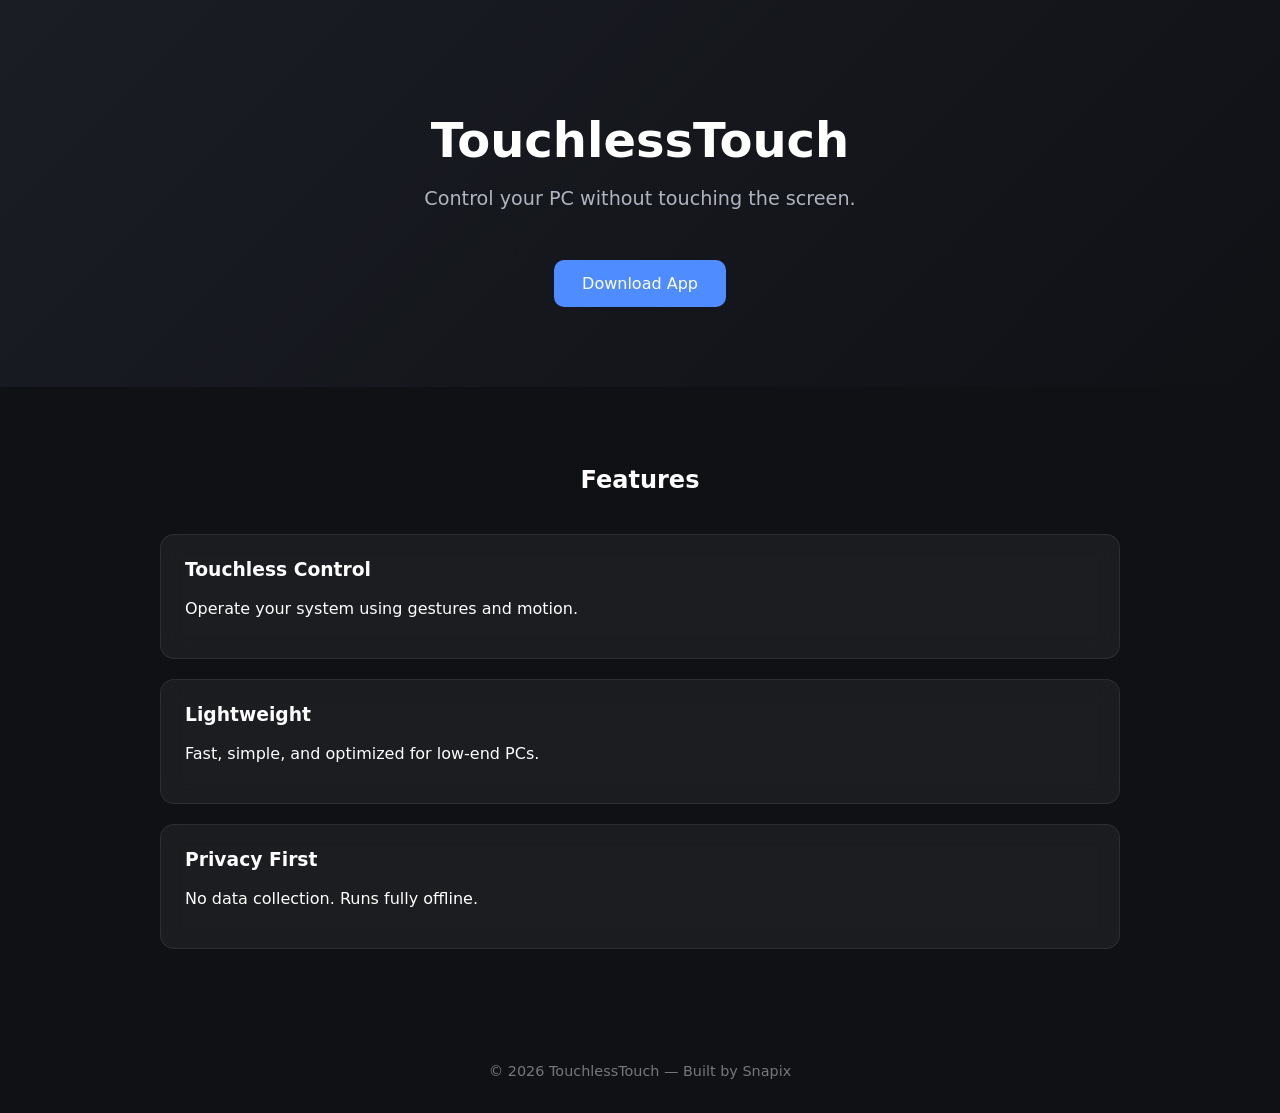
==== index.html @ 20463a87 "init: static TouchlessTouch website" ====
<!DOCTYPE html>
<html lang="en">
<head>
  <meta charset="UTF-8" />
  <meta name="viewport" content="width=device-width, initial-scale=1.0" />
  <title>TouchlessTouch</title>

  <link rel="stylesheet" href="style.css" />
</head>
<body>

  <header class="hero">
    <h1>TouchlessTouch</h1>
    <p>Control your PC without touching the screen.</p>
    <button id="downloadBtn">Download App</button>
  </header>

  <section class="features">
    <h2>Features</h2>

    <div class="feature-card">
      <h3>Touchless Control</h3>
      <p>Operate your system using gestures and motion.</p>
    </div>

    <div class="feature-card">
      <h3>Lightweight</h3>
      <p>Fast, simple, and optimized for low-end PCs.</p>
    </div>

    <div class="feature-card">
      <h3>Privacy First</h3>
      <p>No data collection. Runs fully offline.</p>
    </div>
  </section>

  <footer>
    <p>© 2026 TouchlessTouch — Built by Snapix</p>
  </footer>

  <script src="script.js"></script>
</body>
</html>
---- style.css ----
* {
  box-sizing: border-box;
  font-family: "Segoe UI", system-ui, sans-serif;
}

body {
  margin: 0;
  background: #0f1115;
  color: #ffffff;
}

/* HERO */
.hero {
  padding: 80px 20px;
  text-align: center;
  background: linear-gradient(135deg, #1a1d24, #0f1115);
}

.hero h1 {
  font-size: 3rem;
  margin-bottom: 10px;
}

.hero p {
  color: #b0b3c0;
  font-size: 1.2rem;
}

.hero button {
  margin-top: 30px;
  padding: 14px 28px;
  font-size: 1rem;
  border-radius: 10px;
  border: none;
  cursor: pointer;
  background: #4f8cff;
  color: white;
  transition: 0.2s ease;
}

.hero button:hover {
  background: #3a73e0;
}

/* FEATURES */
.features {
  padding: 60px 20px;
  max-width: 1000px;
  margin: auto;
}

.features h2 {
  text-align: center;
  margin-bottom: 40px;
}

.feature-card {
  background: rgba(255, 255, 255, 0.05);
  border-radius: 14px;
  padding: 24px;
  margin-bottom: 20px;
  backdrop-filter: blur(12px);
  border: 1px solid rgba(255,255,255,0.08);
}

.feature-card h3 {
  margin-top: 0;
}

/* FOOTER */
footer {
  text-align: center;
  padding: 20px;
  color: #777;
  font-size: 0.9rem;
}
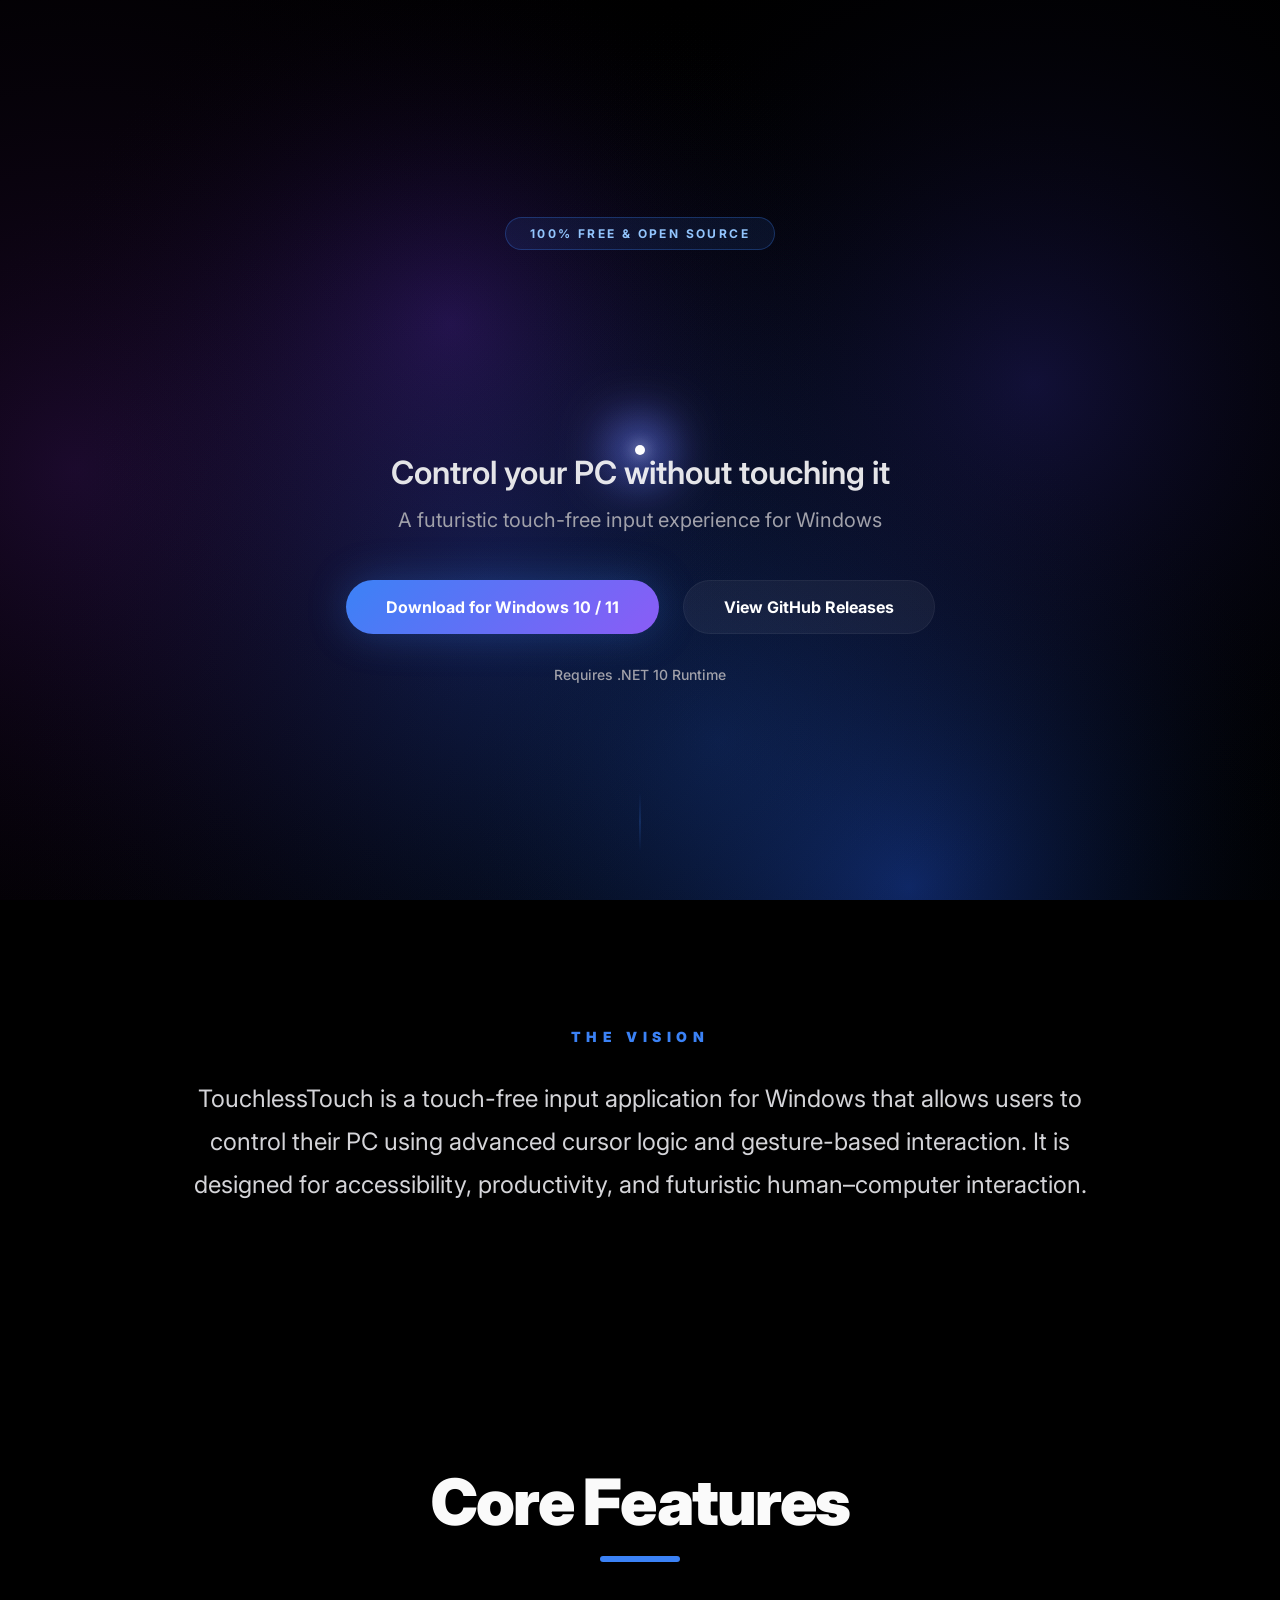
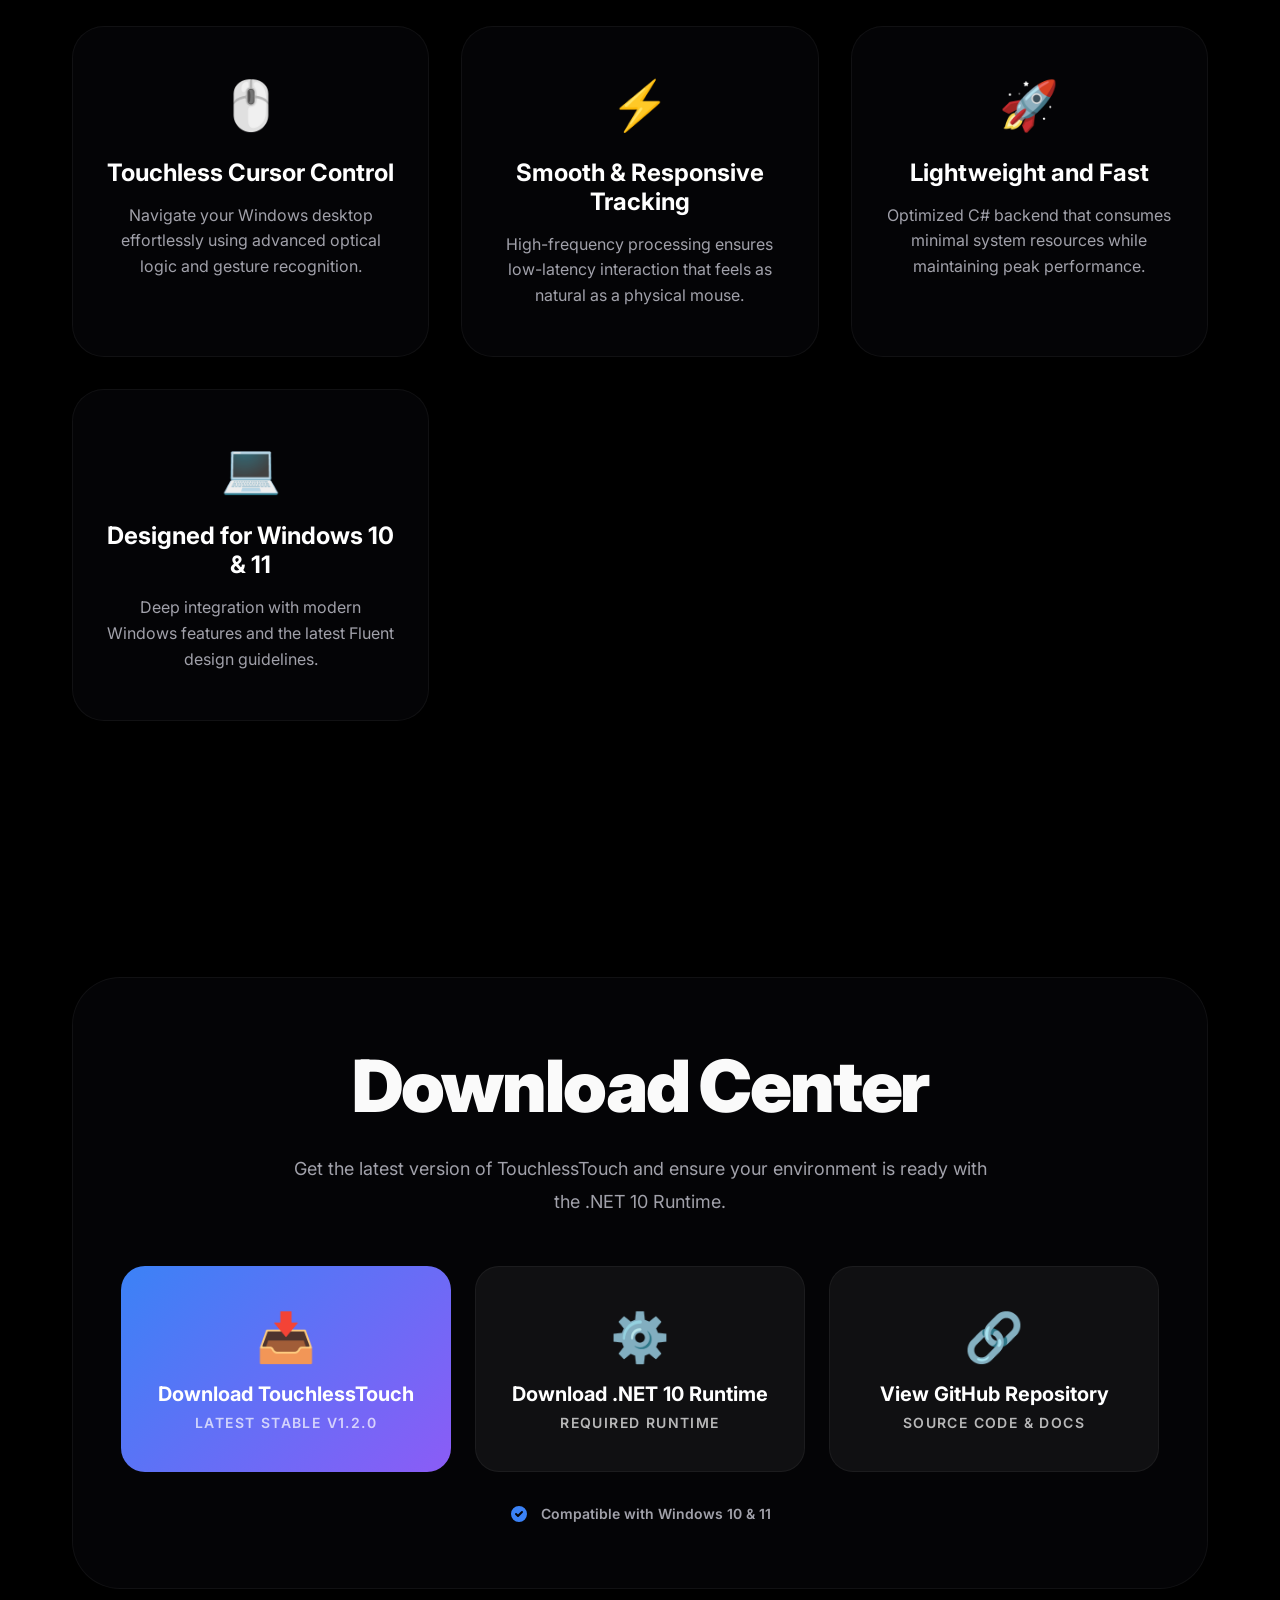
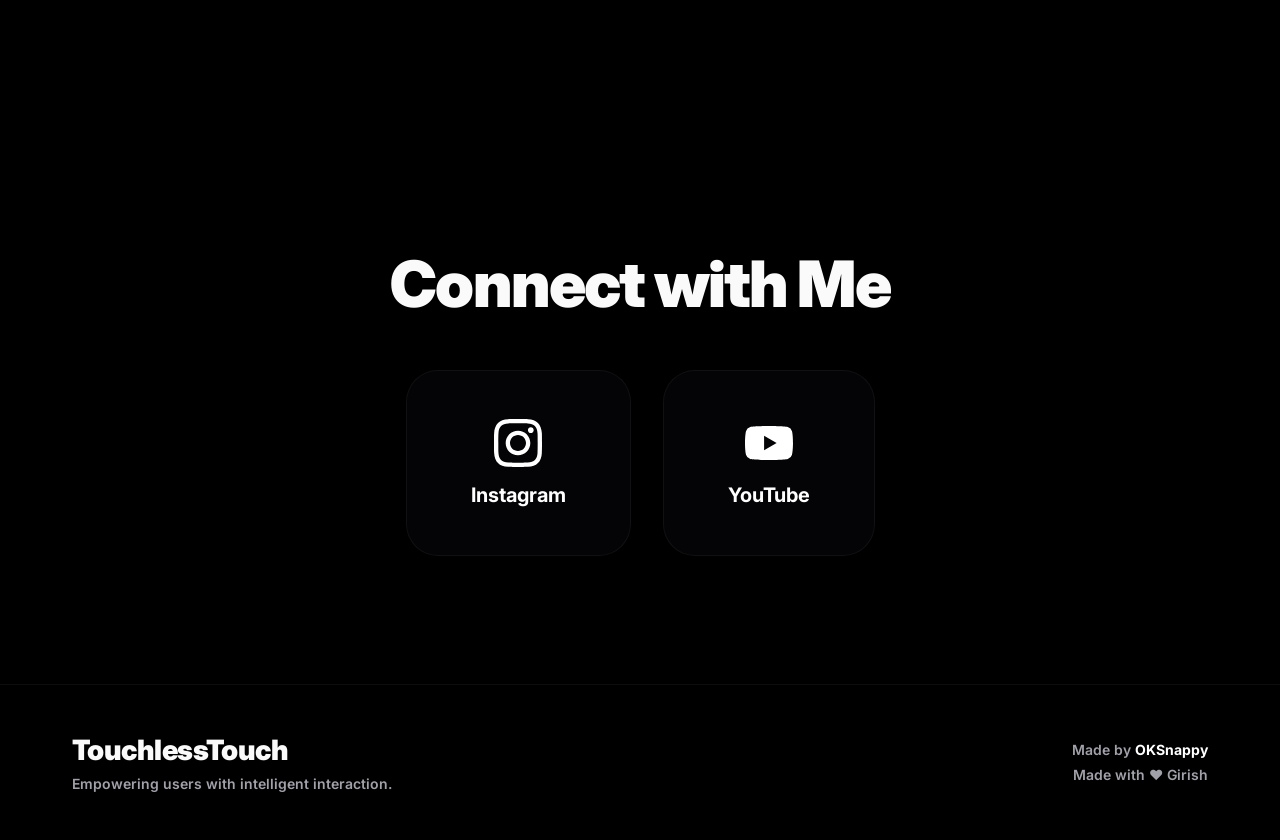
==== commit bcd334d8: "init: static TouchlessTouch website" ====
--- a/index.html
+++ b/index.html
@@ -1,43 +1,180 @@
 <!DOCTYPE html>
 <html lang="en">
 <head>
-  <meta charset="UTF-8" />
-  <meta name="viewport" content="width=device-width, initial-scale=1.0" />
-  <title>TouchlessTouch</title>
-
-  <link rel="stylesheet" href="style.css" />
+    <meta charset="UTF-8">
+    <meta name="viewport" content="width=device-width, initial-scale=1.0">
+    <title>TouchlessTouch - Control Your PC Without Touching It</title>
+    <link rel="preconnect" href="https://fonts.googleapis.com">
+    <link rel="preconnect" href="https://fonts.gstatic.com" crossorigin>
+    <link href="https://fonts.googleapis.com/css2?family=Inter:wght@300;400;500;600;700;800;900&display=swap" rel="stylesheet">
+    <link rel="stylesheet" href="style.css">
 </head>
 <body>
+    <!-- Custom Cursor -->
+    <div class="cursor-dot"></div>
+    <div class="cursor-blob"></div>
 
-  <header class="hero">
-    <h1>TouchlessTouch</h1>
-    <p>Control your PC without touching the screen.</p>
-    <button id="downloadBtn">Download App</button>
-  </header>
+    <!-- Animated Background -->
+    <canvas id="bgCanvas"></canvas>
 
-  <section class="features">
-    <h2>Features</h2>
+    <!-- Hero Section -->
+    <section class="hero">
+        <div class="container">
+            <div class="hero-badge">100% Free & Open Source</div>
+            <h1 class="hero-title">
+                <span class="word">TouchlessTouch</span>
+            </h1>
+            <p class="hero-subtitle">Control your PC without touching it</p>
+            <p class="hero-description">A futuristic touch-free input experience for Windows</p>
+            
+            <div class="hero-buttons">
+                <a href="https://github.com/Snapix/TouchlessTouch/releases" target="_blank" class="btn btn-primary">
+                    <span>Download for Windows 10 / 11</span>
+                    <div class="btn-glow"></div>
+                </a>
+                <a href="https://github.com/Snapix/TouchlessTouch/releases" target="_blank" class="btn btn-secondary">
+                    <span>View GitHub Releases</span>
+                </a>
+            </div>
+            
+            <p class="hero-requirement">Requires .NET 10 Runtime</p>
+        </div>
+        
+        <div class="scroll-indicator">
+            <div class="scroll-line"></div>
+        </div>
+    </section>
 
-    <div class="feature-card">
-      <h3>Touchless Control</h3>
-      <p>Operate your system using gestures and motion.</p>
-    </div>
+    <!-- About Section -->
+    <section class="about reveal-section">
+        <div class="container">
+            <h2 class="section-label">THE VISION</h2>
+            <p class="about-text">
+                TouchlessTouch is a touch-free input application for Windows that allows users to control their PC using advanced cursor logic and gesture-based interaction. It is designed for accessibility, productivity, and futuristic human–computer interaction.
+            </p>
+        </div>
+    </section>
 
-    <div class="feature-card">
-      <h3>Lightweight</h3>
-      <p>Fast, simple, and optimized for low-end PCs.</p>
-    </div>
+    <!-- Features Section -->
+    <section class="features reveal-section">
+        <div class="container">
+            <h2 class="section-title">Core Features</h2>
+            <div class="section-divider"></div>
+            
+            <div class="features-grid">
+                <div class="feature-card" data-index="0">
+                    <div class="feature-icon">🖱️</div>
+                    <h3 class="feature-title">Touchless Cursor Control</h3>
+                    <p class="feature-description">Navigate your Windows desktop effortlessly using advanced optical logic and gesture recognition.</p>
+                    <div class="feature-glow"></div>
+                </div>
+                
+                <div class="feature-card" data-index="1">
+                    <div class="feature-icon">⚡</div>
+                    <h3 class="feature-title">Smooth & Responsive Tracking</h3>
+                    <p class="feature-description">High-frequency processing ensures low-latency interaction that feels as natural as a physical mouse.</p>
+                    <div class="feature-glow"></div>
+                </div>
+                
+                <div class="feature-card" data-index="2">
+                    <div class="feature-icon">🚀</div>
+                    <h3 class="feature-title">Lightweight and Fast</h3>
+                    <p class="feature-description">Optimized C# backend that consumes minimal system resources while maintaining peak performance.</p>
+                    <div class="feature-glow"></div>
+                </div>
+                
+                <div class="feature-card" data-index="3">
+                    <div class="feature-icon">💻</div>
+                    <h3 class="feature-title">Designed for Windows 10 & 11</h3>
+                    <p class="feature-description">Deep integration with modern Windows features and the latest Fluent design guidelines.</p>
+                    <div class="feature-glow"></div>
+                </div>
+            </div>
+        </div>
+    </section>
 
-    <div class="feature-card">
-      <h3>Privacy First</h3>
-      <p>No data collection. Runs fully offline.</p>
-    </div>
-  </section>
+    <!-- Download Section -->
+    <section class="download reveal-section">
+        <div class="container">
+            <div class="download-box">
+                <h2 class="download-title">Download Center</h2>
+                <p class="download-description">Get the latest version of TouchlessTouch and ensure your environment is ready with the .NET 10 Runtime.</p>
+                
+                <div class="download-grid">
+                    <a href="https://github.com/Snapix/TouchlessTouch/releases" target="_blank" class="download-card download-primary">
+                        <div class="download-icon">📥</div>
+                        <h3>Download TouchlessTouch</h3>
+                        <p>Latest Stable v1.2.0</p>
+                        <div class="card-shine"></div>
+                    </a>
+                    
+                    <a href="https://dotnet.microsoft.com/en-us/download/dotnet/10.0" target="_blank" class="download-card">
+                        <div class="download-icon">⚙️</div>
+                        <h3>Download .NET 10 Runtime</h3>
+                        <p>Required Runtime</p>
+                        <div class="card-shine"></div>
+                    </a>
+                    
+                    <a href="https://github.com/Snapix/TouchlessTouch" target="_blank" class="download-card">
+                        <div class="download-icon">🔗</div>
+                        <h3>View GitHub Repository</h3>
+                        <p>Source Code & Docs</p>
+                        <div class="card-shine"></div>
+                    </a>
+                </div>
+                
+                <div class="download-compatibility">
+                    <svg class="check-icon" fill="currentColor" viewBox="0 0 20 20">
+                        <path fill-rule="evenodd" d="M10 18a8 8 0 100-16 8 8 0 000 16zm3.707-9.293a1 1 0 00-1.414-1.414L9 10.586 7.707 9.293a1 1 0 00-1.414 1.414l2 2a1 1 0 001.414 0l4-4z" clip-rule="evenodd"></path>
+                    </svg>
+                    <span>Compatible with Windows 10 & 11</span>
+                </div>
+            </div>
+        </div>
+    </section>
 
-  <footer>
-    <p>© 2026 TouchlessTouch — Built by Snapix</p>
-  </footer>
+    <!-- Social Section -->
+    <section class="social reveal-section">
+        <div class="container">
+            <h2 class="social-title">Connect with Me</h2>
+            
+            <div class="social-grid">
+                <a href="https://instagram.com/snapix_yt" target="_blank" class="social-card">
+                    <svg class="social-icon instagram" viewBox="0 0 24 24">
+                        <path d="M12 2.163c3.204 0 3.584.012 4.85.07 3.252.148 4.771 1.691 4.919 4.919.058 1.265.069 1.645.069 4.849 0 3.205-.012 3.584-.069 4.849-.149 3.225-1.664 4.771-4.919 4.919-1.266.058-1.644.07-4.85.07-3.204 0-3.584-.012-4.849-.07-3.26-.149-4.771-1.699-4.919-4.92-.058-1.265-.07-1.644-.07-4.849 0-3.204.013-3.583.07-4.849.149-3.227 1.664-4.771 4.919-4.919 1.266-.057 1.645-.069 4.849-.069zm0-2.163c-3.259 0-3.667.014-4.947.072-4.358.2-6.78 2.618-6.98 6.98-.059 1.281-.073 1.689-.073 4.948 0 3.259.014 3.668.072 4.948.2 4.358 2.618 6.78 6.98 6.98 1.281.058 1.689.072 4.948.072 3.259 0 3.668-.014 4.948-.072 4.354-.2 6.782-2.618 6.979-6.98.059-1.28.073-1.689.073-4.948 0-3.259-.014-3.667-.072-4.947-.196-4.354-2.617-6.78-6.979-6.98-1.281-.059-1.69-.073-4.949-.073zm0 5.838c-3.403 0-6.162 2.759-6.162 6.162s2.759 6.163 6.162 6.163 6.162-2.759 6.162-6.163c0-3.403-2.759-6.162-6.162-6.162zm0 10.162c-2.209 0-4-1.79-4-4 0-2.209 1.791-4 4-4s4 1.791 4 4c0 2.21-1.791 4-4 4zm6.406-11.845c-.796 0-1.441.645-1.441 1.44s.645 1.44 1.441 1.44c.795 0 1.439-.645 1.439-1.44s-.644-1.44-1.439-1.44z"/>
+                    </svg>
+                    <span>Instagram</span>
+                    <div class="social-glow"></div>
+                </a>
+                
+                <a href="https://www.youtube.com/@snappy4yt" target="_blank" class="social-card">
+                    <svg class="social-icon youtube" viewBox="0 0 24 24">
+                        <path d="M23.498 6.186a3.016 3.016 0 0 0-2.122-2.136C19.505 3.545 12 3.545 12 3.545s-7.505 0-9.377.505A3.017 3.017 0 0 0 .502 6.186C0 8.07 0 12 0 12s0 3.93.502 5.814a3.016 3.016 0 0 0 2.122 2.136c1.871.505 9.376.505 9.376.505s7.505 0 9.377-.505a3.015 3.015 0 0 0 2.122-2.136C24 15.93 24 12 24 12s0-3.93-.502-5.814zM9.545 15.568V8.432L15.818 12l-6.273 3.568z"/>
+                    </svg>
+                    <span>YouTube</span>
+                    <div class="social-glow"></div>
+                </a>
+            </div>
+        </div>
+    </section>
 
-  <script src="script.js"></script>
+    <!-- Footer -->
+    <footer class="footer">
+        <div class="container">
+            <div class="footer-content">
+                <div class="footer-brand">
+                    <h3>TouchlessTouch</h3>
+                    <p>Empowering users with intelligent interaction.</p>
+                </div>
+                
+                <div class="footer-credits">
+                    <p>Made by <span class="highlight">OKSnappy</span></p>
+                    <p class="heart-text">Made with ❤️ Girish</p>
+                </div>
+            </div>
+        </div>
+    </footer>
+
+    <script src="script.js"></script>
 </body>
-</html>
+</html>
--- a/style.css
+++ b/style.css
@@ -1,76 +1,760 @@
+/* ================================
+   CSS VARIABLES
+   ================================ */
+:root {
+    --primary: #3b82f6;
+    --primary-dark: #2563eb;
+    --accent: #8b5cf6;
+    --bg-dark: #000000;
+    --bg-card: rgba(10, 10, 15, 0.4);
+    --text-primary: #fafafa;
+    --text-secondary: #a1a1aa;
+    --border-color: rgba(255, 255, 255, 0.05);
+    --shadow-glow: 0 0 40px rgba(59, 130, 246, 0.3);
+    --transition-smooth: all 0.4s cubic-bezier(0.22, 1, 0.36, 1);
+}
+
+/* ================================
+   RESET & BASE
+   ================================ */
 * {
-  box-sizing: border-box;
-  font-family: "Segoe UI", system-ui, sans-serif;
+    margin: 0;
+    padding: 0;
+    box-sizing: border-box;
+}
+
+html {
+    scroll-behavior: smooth;
 }
 
 body {
-  margin: 0;
-  background: #0f1115;
-  color: #ffffff;
-}
-
-/* HERO */
+    font-family: 'Inter', -apple-system, BlinkMacSystemFont, 'Segoe UI', sans-serif;
+    background-color: var(--bg-dark);
+    color: var(--text-primary);
+    overflow-x: hidden;
+    cursor: none;
+    -webkit-font-smoothing: antialiased;
+}
+
+::selection {
+    background: var(--primary);
+    color: white;
+}
+
+/* ================================
+   CUSTOM CURSOR
+   ================================ */
+.cursor-dot {
+    position: fixed;
+    width: 10px;
+    height: 10px;
+    background: #fff;
+    border-radius: 50%;
+    pointer-events: none;
+    z-index: 10000;
+    box-shadow: 0 0 15px rgba(255, 255, 255, 0.8);
+    transition: transform 0.2s ease;
+}
+
+.cursor-blob {
+    position: fixed;
+    width: 60px;
+    height: 60px;
+    background: radial-gradient(circle, var(--primary) 0%, var(--accent) 100%);
+    border-radius: 50%;
+    pointer-events: none;
+    z-index: 9999;
+    filter: blur(25px);
+    opacity: 0.8;
+    mix-blend-mode: screen;
+    transition: width 0.3s ease, height 0.3s ease, opacity 0.3s ease;
+}
+
+.cursor-blob.hover {
+    width: 100px;
+    height: 100px;
+    opacity: 1;
+}
+
+/* ================================
+   ANIMATED BACKGROUND CANVAS
+   ================================ */
+#bgCanvas {
+    position: fixed;
+    top: 0;
+    left: 0;
+    width: 100%;
+    height: 100%;
+    z-index: -1;
+    pointer-events: none;
+}
+
+/* ================================
+   CONTAINER
+   ================================ */
+.container {
+    max-width: 1200px;
+    margin: 0 auto;
+    padding: 0 2rem;
+}
+
+/* ================================
+   HERO SECTION
+   ================================ */
 .hero {
-  padding: 80px 20px;
-  text-align: center;
-  background: linear-gradient(135deg, #1a1d24, #0f1115);
-}
-
-.hero h1 {
-  font-size: 3rem;
-  margin-bottom: 10px;
-}
-
-.hero p {
-  color: #b0b3c0;
-  font-size: 1.2rem;
-}
-
-.hero button {
-  margin-top: 30px;
-  padding: 14px 28px;
-  font-size: 1rem;
-  border-radius: 10px;
-  border: none;
-  cursor: pointer;
-  background: #4f8cff;
-  color: white;
-  transition: 0.2s ease;
-}
-
-.hero button:hover {
-  background: #3a73e0;
-}
-
-/* FEATURES */
-.features {
-  padding: 60px 20px;
-  max-width: 1000px;
-  margin: auto;
-}
-
-.features h2 {
-  text-align: center;
-  margin-bottom: 40px;
+    min-height: 100vh;
+    display: flex;
+    flex-direction: column;
+    align-items: center;
+    justify-content: center;
+    text-align: center;
+    position: relative;
+    padding: 2rem;
+}
+
+.hero-badge {
+    display: inline-block;
+    padding: 0.5rem 1.5rem;
+    border-radius: 50px;
+    border: 1px solid rgba(59, 130, 246, 0.3);
+    background: rgba(59, 130, 246, 0.1);
+    color: #93c5fd;
+    font-size: 0.75rem;
+    font-weight: 700;
+    text-transform: uppercase;
+    letter-spacing: 0.2em;
+    margin-bottom: 2rem;
+    opacity: 0;
+    animation: fadeInUp 0.8s ease forwards;
+    animation-delay: 0.2s;
+}
+
+.hero-title {
+    font-size: clamp(3rem, 10vw, 8rem);
+    font-weight: 900;
+    letter-spacing: -0.05em;
+    margin-bottom: 1rem;
+    background: linear-gradient(135deg, #fff 0%, #60a5fa 50%, #a78bfa 100%);
+    -webkit-background-clip: text;
+    -webkit-text-fill-color: transparent;
+    background-size: 200% auto;
+    position: relative;
+}
+
+.hero-title .word {
+    display: inline-block;
+    opacity: 0;
+    animation: letterReveal 1s cubic-bezier(0.22, 1, 0.36, 1) forwards;
+    animation-delay: 0.4s;
+}
+
+.hero-subtitle {
+    font-size: clamp(1.25rem, 3vw, 2rem);
+    font-weight: 600;
+    color: #e4e4e7;
+    margin-bottom: 1rem;
+    opacity: 0;
+    animation: fadeInUp 0.8s ease forwards;
+    animation-delay: 0.8s;
+}
+
+.hero-description {
+    font-size: clamp(1rem, 2vw, 1.25rem);
+    color: var(--text-secondary);
+    max-width: 600px;
+    margin: 0 auto 3rem;
+    opacity: 0;
+    animation: fadeInUp 0.8s ease forwards;
+    animation-delay: 1s;
+}
+
+.hero-buttons {
+    display: flex;
+    gap: 1.5rem;
+    flex-wrap: wrap;
+    justify-content: center;
+    margin-bottom: 2rem;
+    opacity: 0;
+    animation: fadeInUp 0.8s ease forwards;
+    animation-delay: 1.2s;
+}
+
+.hero-requirement {
+    font-size: 0.875rem;
+    color: var(--text-secondary);
+    font-weight: 500;
+    opacity: 0;
+    animation: fadeInUp 0.8s ease forwards;
+    animation-delay: 1.4s;
+}
+
+/* ================================
+   BUTTONS
+   ================================ */
+.btn {
+    position: relative;
+    display: inline-flex;
+    align-items: center;
+    justify-content: center;
+    padding: 1rem 2.5rem;
+    border-radius: 50px;
+    font-size: 1rem;
+    font-weight: 700;
+    text-decoration: none;
+    transition: var(--transition-smooth);
+    overflow: hidden;
+    cursor: none;
+}
+
+.btn span {
+    position: relative;
+    z-index: 2;
+}
+
+.btn-primary {
+    background: linear-gradient(135deg, var(--primary), var(--accent));
+    color: white;
+    box-shadow: var(--shadow-glow);
+}
+
+.btn-primary:hover {
+    transform: translateY(-3px) scale(1.05);
+    box-shadow: 0 0 60px rgba(59, 130, 246, 0.5);
+}
+
+.btn-primary:active {
+    transform: translateY(0) scale(0.98);
+}
+
+.btn-glow {
+    position: absolute;
+    inset: 0;
+    background: radial-gradient(circle at center, rgba(255, 255, 255, 0.3), transparent);
+    opacity: 0;
+    transition: opacity 0.4s ease;
+}
+
+.btn-primary:hover .btn-glow {
+    opacity: 1;
+}
+
+.btn-secondary {
+    background: rgba(255, 255, 255, 0.05);
+    color: white;
+    border: 1px solid var(--border-color);
+    backdrop-filter: blur(10px);
+}
+
+.btn-secondary:hover {
+    background: rgba(255, 255, 255, 0.1);
+    transform: translateY(-3px);
+    border-color: rgba(255, 255, 255, 0.2);
+}
+
+/* ================================
+   SCROLL INDICATOR
+   ================================ */
+.scroll-indicator {
+    position: absolute;
+    bottom: 3rem;
+    left: 50%;
+    transform: translateX(-50%);
+    display: flex;
+    flex-direction: column;
+    align-items: center;
+    opacity: 0.4;
+}
+
+.scroll-line {
+    width: 1px;
+    height: 60px;
+    background: linear-gradient(to bottom, transparent, var(--primary), transparent);
+    animation: scrollPulse 2s ease-in-out infinite;
+}
+
+/* ================================
+   SECTIONS
+   ================================ */
+section {
+    padding: 8rem 0;
+    position: relative;
+}
+
+.section-label {
+    font-size: 0.875rem;
+    font-weight: 900;
+    text-transform: uppercase;
+    letter-spacing: 0.4em;
+    color: var(--primary);
+    text-align: center;
+    margin-bottom: 2rem;
+}
+
+.section-title {
+    font-size: clamp(2.5rem, 6vw, 4rem);
+    font-weight: 900;
+    text-align: center;
+    margin-bottom: 1rem;
+    letter-spacing: -0.03em;
+}
+
+.section-divider {
+    width: 80px;
+    height: 6px;
+    background: var(--primary);
+    margin: 0 auto 4rem;
+    border-radius: 3px;
+}
+
+/* ================================
+   ABOUT SECTION
+   ================================ */
+.about {
+    text-align: center;
+}
+
+.about-text {
+    font-size: clamp(1.125rem, 2vw, 1.5rem);
+    line-height: 1.8;
+    color: #d4d4d8;
+    max-width: 900px;
+    margin: 0 auto;
+}
+
+/* ================================
+   FEATURES SECTION
+   ================================ */
+.features-grid {
+    display: grid;
+    grid-template-columns: repeat(auto-fit, minmax(280px, 1fr));
+    gap: 2rem;
+    margin-top: 3rem;
 }
 
 .feature-card {
-  background: rgba(255, 255, 255, 0.05);
-  border-radius: 14px;
-  padding: 24px;
-  margin-bottom: 20px;
-  backdrop-filter: blur(12px);
-  border: 1px solid rgba(255,255,255,0.08);
-}
-
-.feature-card h3 {
-  margin-top: 0;
-}
-
-/* FOOTER */
-footer {
-  text-align: center;
-  padding: 20px;
-  color: #777;
-  font-size: 0.9rem;
-}
+    position: relative;
+    padding: 3rem 2rem;
+    background: var(--bg-card);
+    backdrop-filter: blur(20px) saturate(180%);
+    border: 1px solid var(--border-color);
+    border-radius: 2rem;
+    text-align: center;
+    transition: var(--transition-smooth);
+    cursor: none;
+    overflow: hidden;
+}
+
+.feature-card::before {
+    content: '';
+    position: absolute;
+    inset: 0;
+    background: linear-gradient(135deg, rgba(59, 130, 246, 0.1), transparent);
+    opacity: 0;
+    transition: opacity 0.4s ease;
+}
+
+.feature-card:hover {
+    transform: translateY(-10px);
+    border-color: rgba(59, 130, 246, 0.3);
+    box-shadow: 0 20px 60px rgba(59, 130, 246, 0.2);
+}
+
+.feature-card:hover::before {
+    opacity: 1;
+}
+
+.feature-icon {
+    font-size: 3rem;
+    margin-bottom: 1.5rem;
+    display: inline-block;
+    transition: transform 0.4s ease;
+}
+
+.feature-card:hover .feature-icon {
+    transform: scale(1.2) rotate(5deg);
+}
+
+.feature-title {
+    font-size: 1.5rem;
+    font-weight: 700;
+    margin-bottom: 1rem;
+    color: white;
+}
+
+.feature-description {
+    font-size: 1rem;
+    line-height: 1.6;
+    color: var(--text-secondary);
+}
+
+.feature-glow {
+    position: absolute;
+    inset: -50%;
+    background: radial-gradient(circle, rgba(59, 130, 246, 0.2), transparent 70%);
+    opacity: 0;
+    transition: opacity 0.6s ease;
+}
+
+.feature-card:hover .feature-glow {
+    opacity: 1;
+}
+
+/* ================================
+   DOWNLOAD SECTION
+   ================================ */
+.download {
+    background: rgba(0, 0, 0, 0.4);
+}
+
+.download-box {
+    background: var(--bg-card);
+    backdrop-filter: blur(20px) saturate(180%);
+    border: 1px solid var(--border-color);
+    border-radius: 3rem;
+    padding: 4rem 3rem;
+    text-align: center;
+}
+
+.download-title {
+    font-size: clamp(2.5rem, 6vw, 4.5rem);
+    font-weight: 900;
+    margin-bottom: 1.5rem;
+    letter-spacing: -0.03em;
+}
+
+.download-description {
+    font-size: 1.125rem;
+    color: var(--text-secondary);
+    max-width: 700px;
+    margin: 0 auto 3rem;
+    line-height: 1.8;
+}
+
+.download-grid {
+    display: grid;
+    grid-template-columns: repeat(auto-fit, minmax(250px, 1fr));
+    gap: 1.5rem;
+    margin-bottom: 2rem;
+}
+
+.download-card {
+    position: relative;
+    display: flex;
+    flex-direction: column;
+    align-items: center;
+    justify-content: center;
+    padding: 2.5rem 2rem;
+    background: rgba(255, 255, 255, 0.05);
+    border: 1px solid var(--border-color);
+    border-radius: 1.5rem;
+    text-decoration: none;
+    color: white;
+    transition: var(--transition-smooth);
+    cursor: none;
+    overflow: hidden;
+}
+
+.download-card:hover {
+    transform: translateY(-8px) scale(1.02);
+    background: rgba(255, 255, 255, 0.08);
+    border-color: rgba(59, 130, 246, 0.4);
+    box-shadow: 0 20px 50px rgba(59, 130, 246, 0.2);
+}
+
+.download-primary {
+    background: linear-gradient(135deg, var(--primary), var(--accent));
+    border: none;
+}
+
+.download-primary:hover {
+    box-shadow: var(--shadow-glow);
+}
+
+.download-icon {
+    font-size: 3rem;
+    margin-bottom: 1rem;
+}
+
+.download-card h3 {
+    font-size: 1.25rem;
+    font-weight: 700;
+    margin-bottom: 0.5rem;
+}
+
+.download-card p {
+    font-size: 0.875rem;
+    color: rgba(255, 255, 255, 0.7);
+    font-weight: 600;
+    text-transform: uppercase;
+    letter-spacing: 0.1em;
+}
+
+.card-shine {
+    position: absolute;
+    top: -50%;
+    left: -50%;
+    width: 200%;
+    height: 200%;
+    background: linear-gradient(45deg, transparent, rgba(255, 255, 255, 0.1), transparent);
+    transform: rotate(45deg);
+    opacity: 0;
+    transition: opacity 0.6s ease;
+}
+
+.download-card:hover .card-shine {
+    opacity: 1;
+    animation: shine 1.5s ease infinite;
+}
+
+.download-compatibility {
+    display: flex;
+    align-items: center;
+    justify-content: center;
+    gap: 0.75rem;
+    font-size: 0.875rem;
+    font-weight: 600;
+    color: var(--text-secondary);
+    margin-top: 2rem;
+}
+
+.check-icon {
+    width: 1.25rem;
+    height: 1.25rem;
+    color: var(--primary);
+}
+
+/* ================================
+   SOCIAL SECTION
+   ================================ */
+.social-title {
+    font-size: clamp(2.5rem, 6vw, 4rem);
+    font-weight: 900;
+    text-align: center;
+    margin-bottom: 3rem;
+    letter-spacing: -0.03em;
+}
+
+.social-grid {
+    display: flex;
+    gap: 2rem;
+    justify-content: center;
+    flex-wrap: wrap;
+}
+
+.social-card {
+    position: relative;
+    display: flex;
+    flex-direction: column;
+    align-items: center;
+    gap: 1rem;
+    padding: 3rem 4rem;
+    background: var(--bg-card);
+    backdrop-filter: blur(20px) saturate(180%);
+    border: 1px solid var(--border-color);
+    border-radius: 2rem;
+    text-decoration: none;
+    color: white;
+    font-size: 1.25rem;
+    font-weight: 700;
+    transition: var(--transition-smooth);
+    cursor: none;
+    overflow: hidden;
+}
+
+.social-card:hover {
+    transform: translateY(-10px) scale(1.05);
+    border-color: rgba(255, 255, 255, 0.2);
+    box-shadow: 0 20px 60px rgba(0, 0, 0, 0.4);
+}
+
+.social-icon {
+    width: 3rem;
+    height: 3rem;
+    fill: currentColor;
+    transition: all 0.4s ease;
+}
+
+.social-card:hover .social-icon {
+    transform: scale(1.2) rotate(5deg);
+}
+
+.social-card:hover .social-icon.instagram {
+    fill: #e1306c;
+}
+
+.social-card:hover .social-icon.youtube {
+    fill: #ff0000;
+}
+
+.social-glow {
+    position: absolute;
+    inset: -100%;
+    background: radial-gradient(circle, rgba(255, 255, 255, 0.1), transparent 60%);
+    opacity: 0;
+    transition: opacity 0.6s ease;
+}
+
+.social-card:hover .social-glow {
+    opacity: 1;
+}
+
+/* ================================
+   FOOTER
+   ================================ */
+.footer {
+    padding: 3rem 0;
+    border-top: 1px solid rgba(255, 255, 255, 0.05);
+}
+
+.footer-content {
+    display: flex;
+    justify-content: space-between;
+    align-items: center;
+    flex-wrap: wrap;
+    gap: 2rem;
+}
+
+.footer-brand h3 {
+    font-size: 1.75rem;
+    font-weight: 900;
+    margin-bottom: 0.5rem;
+    letter-spacing: -0.02em;
+}
+
+.footer-brand p {
+    font-size: 0.875rem;
+    color: var(--text-secondary);
+    font-weight: 600;
+}
+
+.footer-credits {
+    text-align: right;
+}
+
+.footer-credits p {
+    font-size: 0.875rem;
+    color: var(--text-secondary);
+    font-weight: 600;
+}
+
+.highlight {
+    color: white;
+    font-weight: 700;
+}
+
+.heart-text {
+    margin-top: 0.5rem;
+    font-weight: 700;
+    animation: pulse 2s ease-in-out infinite;
+}
+
+/* ================================
+   REVEAL ANIMATIONS
+   ================================ */
+.reveal-section {
+    opacity: 0;
+    transform: translateY(50px);
+    transition: all 1s cubic-bezier(0.22, 1, 0.36, 1);
+}
+
+.reveal-section.visible {
+    opacity: 1;
+    transform: translateY(0);
+}
+
+/* ================================
+   KEYFRAME ANIMATIONS
+   ================================ */
+@keyframes fadeInUp {
+    from {
+        opacity: 0;
+        transform: translateY(30px);
+    }
+    to {
+        opacity: 1;
+        transform: translateY(0);
+    }
+}
+
+@keyframes letterReveal {
+    from {
+        opacity: 0;
+        transform: translateY(30px);
+        filter: blur(10px);
+    }
+    to {
+        opacity: 1;
+        transform: translateY(0);
+        filter: blur(0);
+    }
+}
+
+@keyframes scrollPulse {
+    0%, 100% {
+        opacity: 0.4;
+        transform: translateY(0);
+    }
+    50% {
+        opacity: 1;
+        transform: translateY(10px);
+    }
+}
+
+@keyframes pulse {
+    0%, 100% {
+        opacity: 1;
+    }
+    50% {
+        opacity: 0.6;
+    }
+}
+
+@keyframes shine {
+    0% {
+        transform: translateX(-100%) translateY(-100%) rotate(45deg);
+    }
+    100% {
+        transform: translateX(100%) translateY(100%) rotate(45deg);
+    }
+}
+
+/* ================================
+   RESPONSIVE DESIGN
+   ================================ */
+@media (max-width: 768px) {
+    body {
+        cursor: auto;
+    }
+    
+    .cursor-dot,
+    .cursor-blob {
+        display: none;
+    }
+    
+    a, button, .btn, .feature-card, .download-card, .social-card {
+        cursor: pointer;
+    }
+    
+    .hero-buttons {
+        flex-direction: column;
+        width: 100%;
+    }
+    
+    .btn {
+        width: 100%;
+        max-width: 400px;
+    }
+    
+    .footer-content {
+        flex-direction: column;
+        text-align: center;
+    }
+    
+    .footer-credits {
+        text-align: center;
+    }
+    
+    .download-box {
+        padding: 3rem 1.5rem;
+    }
+}
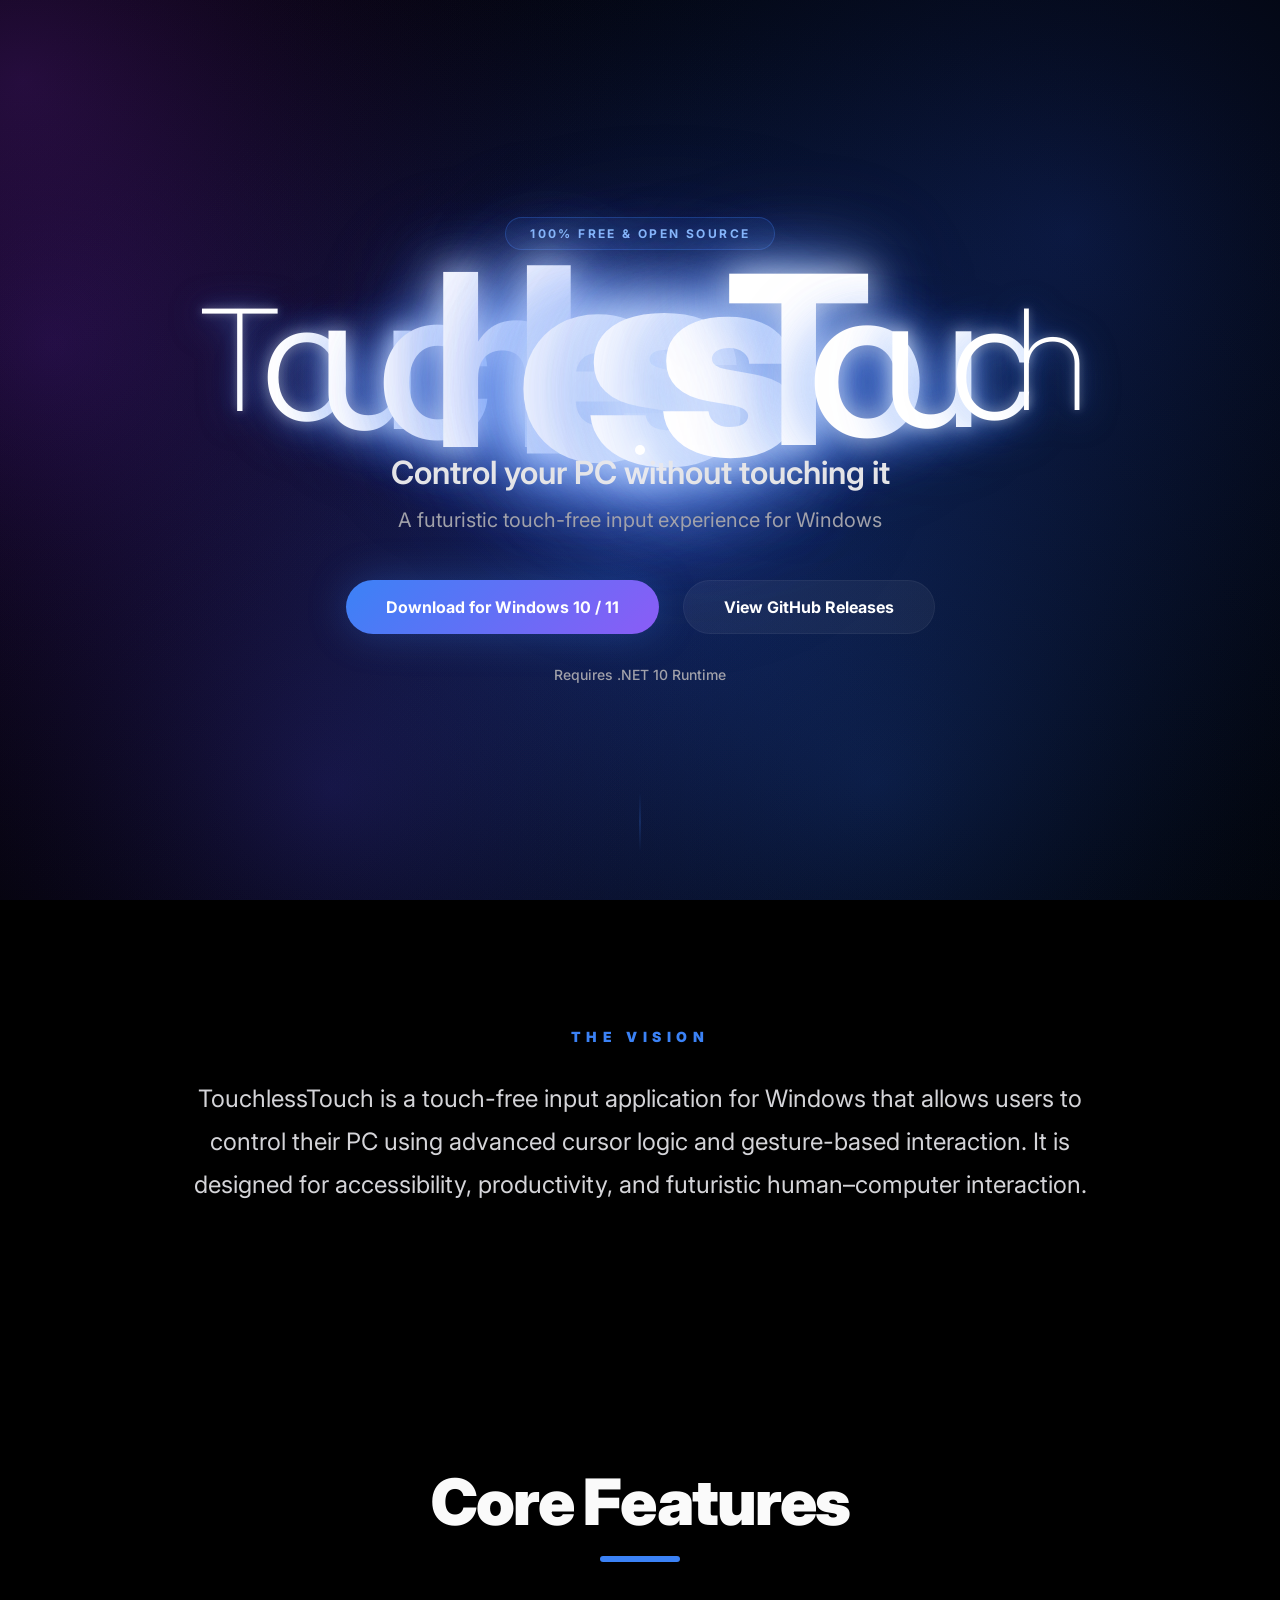
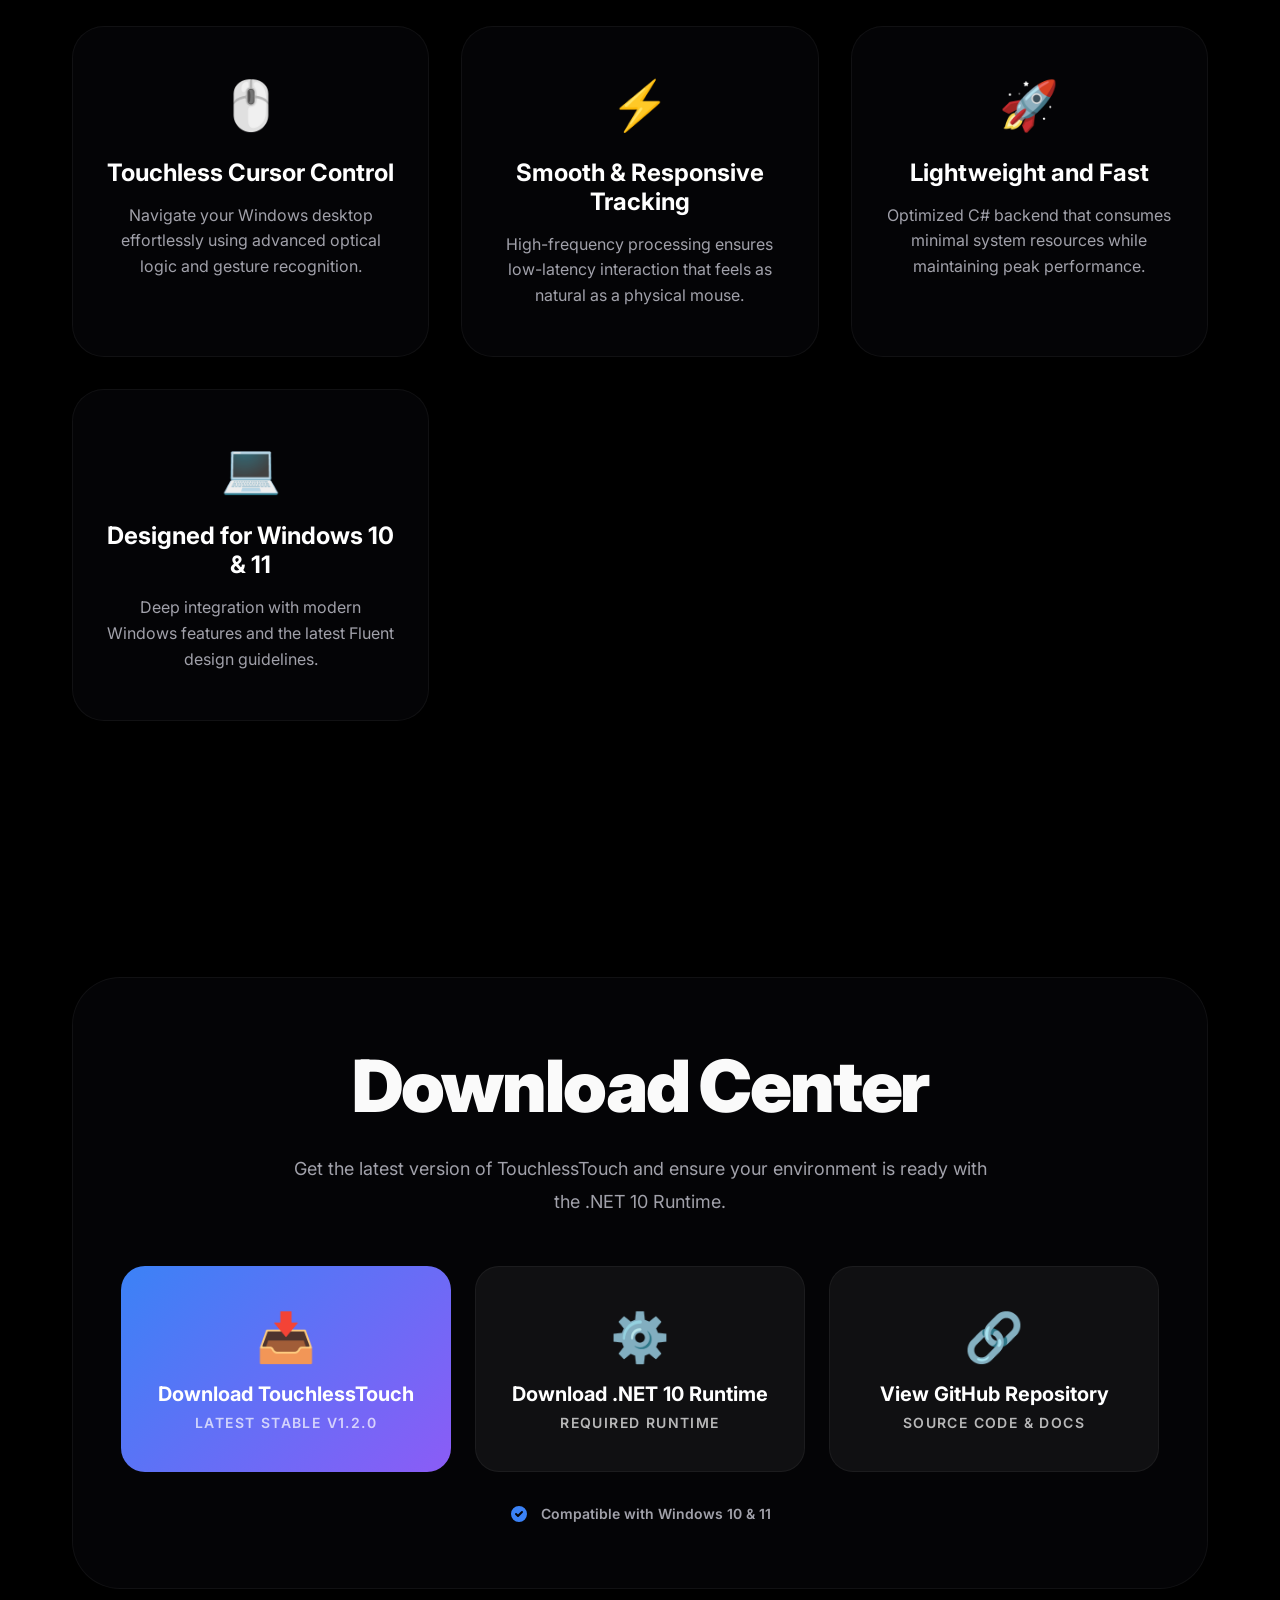
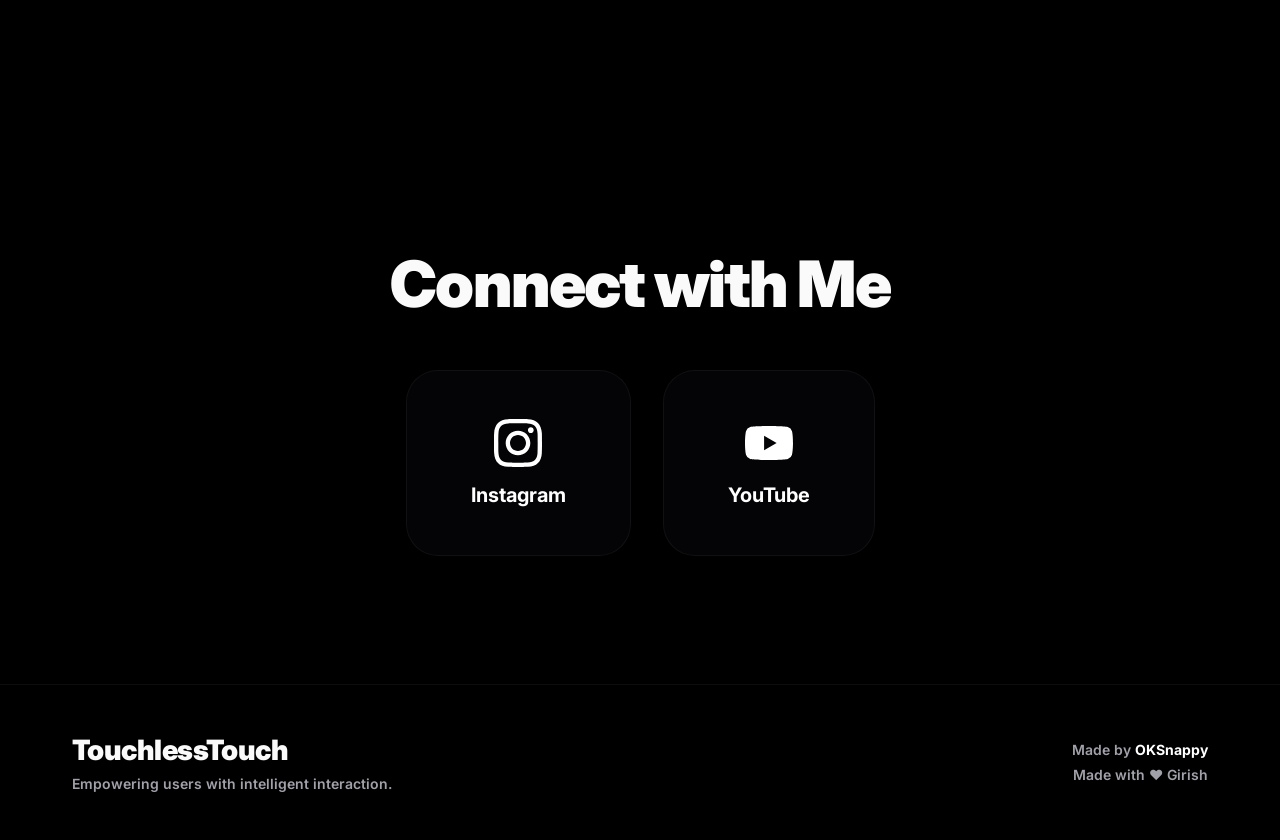
==== commit 78f7e243: "feat: add interactive text pressure effect to hero title" ====
--- a/index.html
+++ b/index.html
@@ -21,8 +21,21 @@
     <section class="hero">
         <div class="container">
             <div class="hero-badge">100% Free & Open Source</div>
-            <h1 class="hero-title">
-                <span class="word">TouchlessTouch</span>
+            <h1 class="hero-title" id="pressureText">
+                <span class="char">T</span>
+                <span class="char">o</span>
+                <span class="char">u</span>
+                <span class="char">c</span>
+                <span class="char">h</span>
+                <span class="char">l</span>
+                <span class="char">e</span>
+                <span class="char">s</span>
+                <span class="char">s</span>
+                <span class="char">T</span>
+                <span class="char">o</span>
+                <span class="char">u</span>
+                <span class="char">c</span>
+                <span class="char">h</span>
             </h1>
             <p class="hero-subtitle">Control your PC without touching it</p>
             <p class="hero-description">A futuristic touch-free input experience for Windows</p>
--- a/style.css
+++ b/style.css
@@ -134,18 +134,25 @@
     font-weight: 900;
     letter-spacing: -0.05em;
     margin-bottom: 1rem;
-    background: linear-gradient(135deg, #fff 0%, #60a5fa 50%, #a78bfa 100%);
-    -webkit-background-clip: text;
-    -webkit-text-fill-color: transparent;
-    background-size: 200% auto;
     position: relative;
-}
-
-.hero-title .word {
+    display: flex;
+    justify-content: center;
+    align-items: center;
+    user-select: none;
+    white-space: nowrap;
+}
+
+.hero-title .char {
     display: inline-block;
-    opacity: 0;
-    animation: letterReveal 1s cubic-bezier(0.22, 1, 0.36, 1) forwards;
-    animation-delay: 0.4s;
+    font-family: 'Inter', sans-serif;
+    font-weight: 900;
+    color: #ffffff;
+    transition: all 0.1s ease;
+    text-shadow: 
+        0 0 20px rgba(255, 255, 255, 0.8),
+        0 0 40px rgba(96, 165, 250, 0.6),
+        0 0 60px rgba(167, 139, 250, 0.4);
+    filter: drop-shadow(0 5px 15px rgba(59, 130, 246, 0.5));
 }
 
 .hero-subtitle {
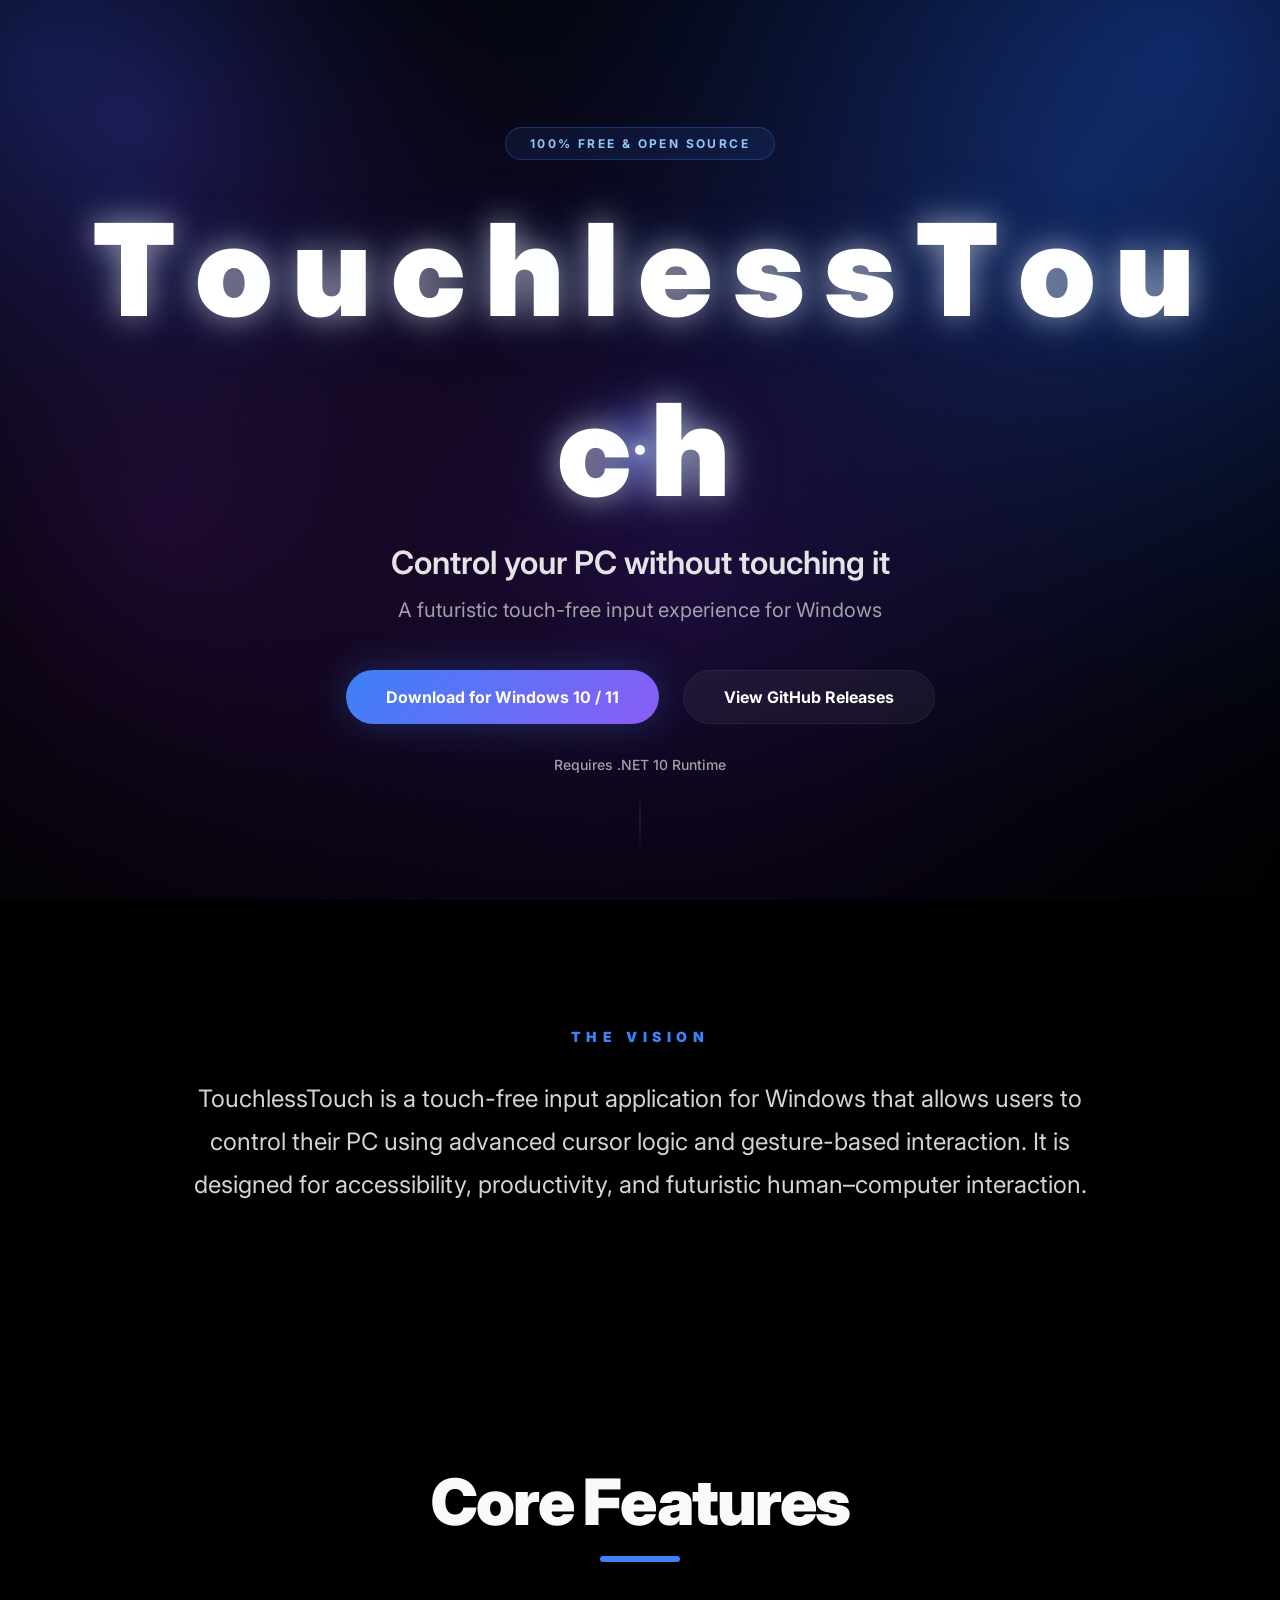
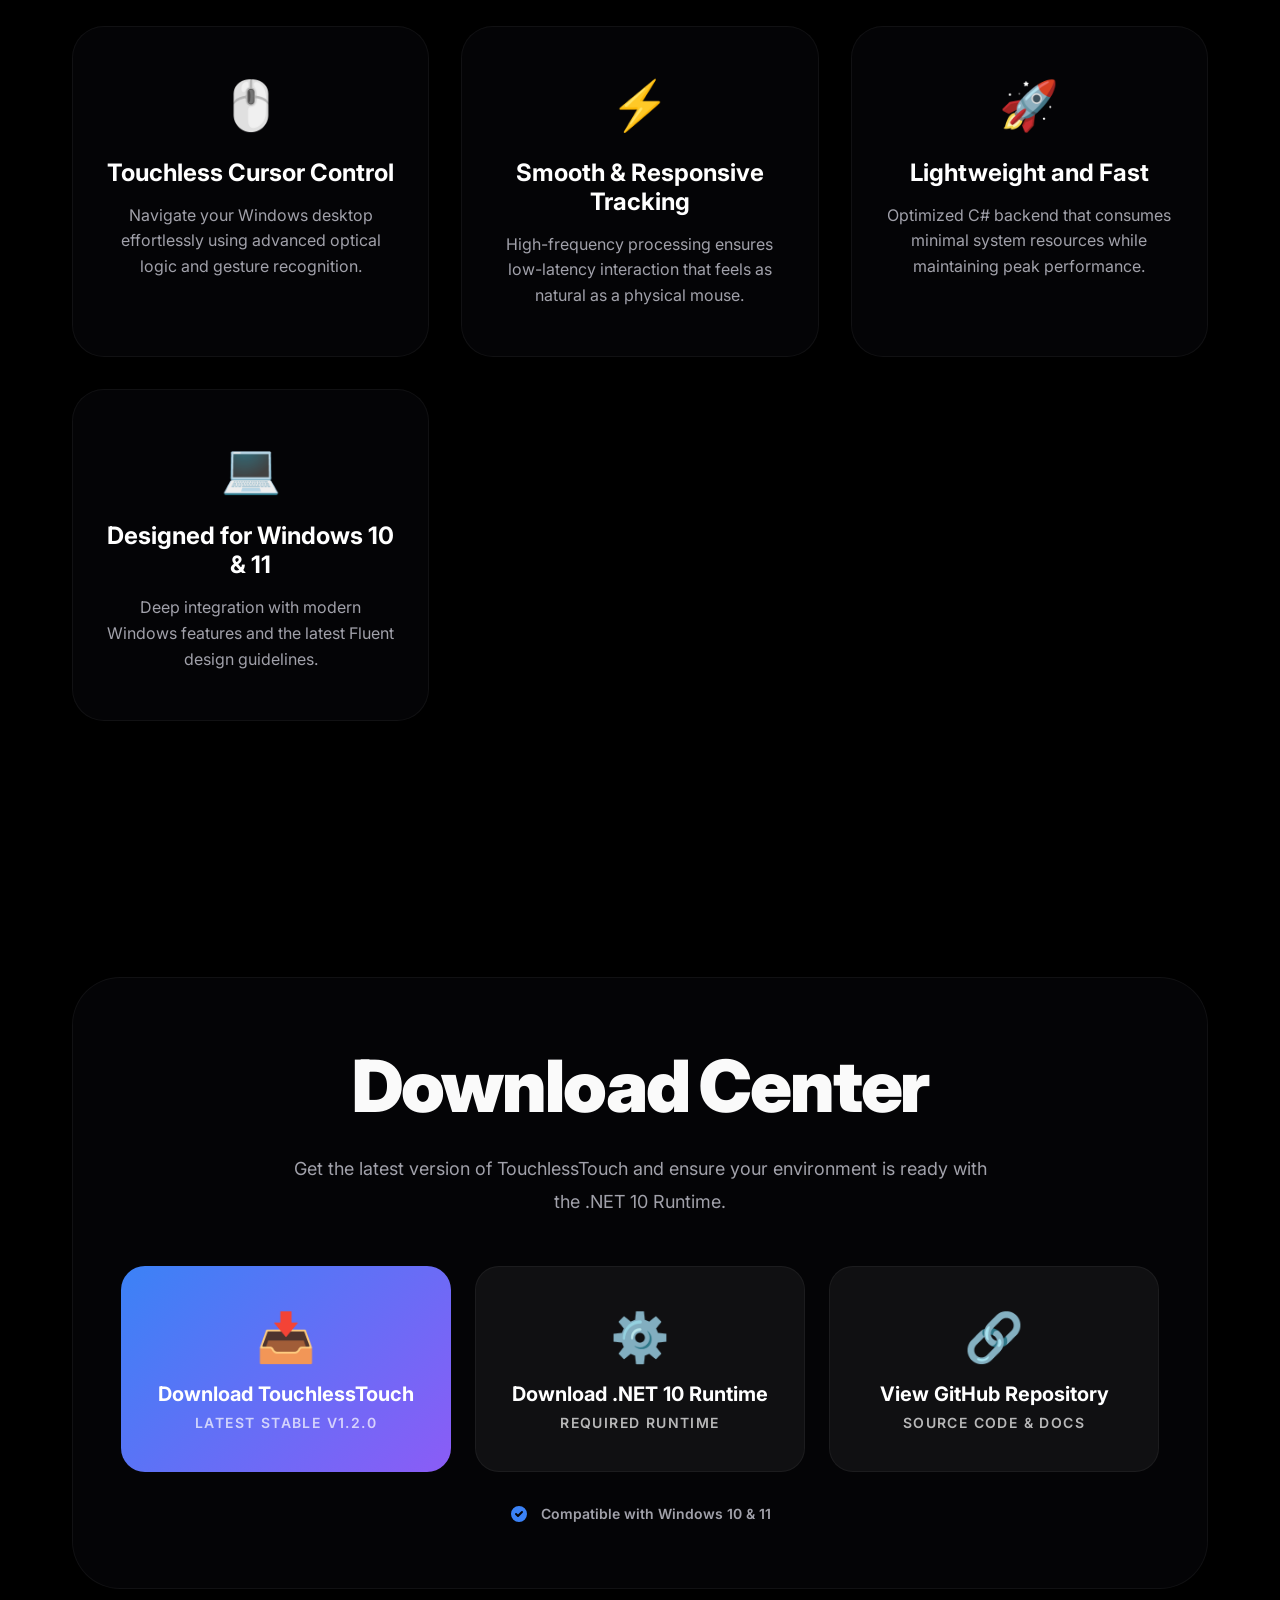
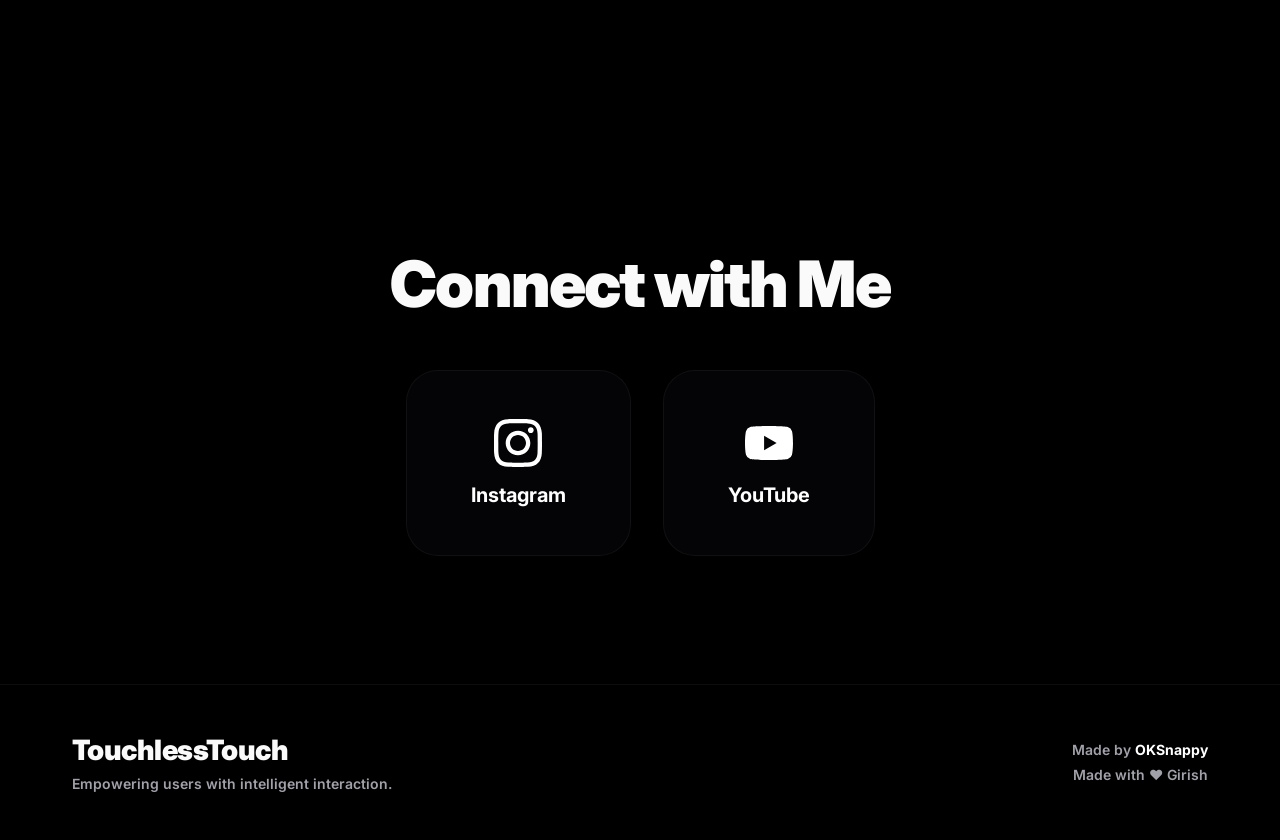
==== commit 768f6d89: "feat: add interactive text pressure effect to hero title" ====
--- a/index.html
+++ b/index.html
@@ -21,21 +21,8 @@
     <section class="hero">
         <div class="container">
             <div class="hero-badge">100% Free & Open Source</div>
-            <h1 class="hero-title" id="pressureText">
-                <span class="char">T</span>
-                <span class="char">o</span>
-                <span class="char">u</span>
-                <span class="char">c</span>
-                <span class="char">h</span>
-                <span class="char">l</span>
-                <span class="char">e</span>
-                <span class="char">s</span>
-                <span class="char">s</span>
-                <span class="char">T</span>
-                <span class="char">o</span>
-                <span class="char">u</span>
-                <span class="char">c</span>
-                <span class="char">h</span>
+            <h1 class="hero-title blur-text" data-text="TouchlessTouch">
+                TouchlessTouch
             </h1>
             <p class="hero-subtitle">Control your PC without touching it</p>
             <p class="hero-description">A futuristic touch-free input experience for Windows</p>
--- a/style.css
+++ b/style.css
@@ -135,24 +135,27 @@
     letter-spacing: -0.05em;
     margin-bottom: 1rem;
     position: relative;
-    display: flex;
+    display: inline-block;
+    color: #ffffff;
+    text-shadow: 
+        0 0 30px rgba(255, 255, 255, 0.5),
+        0 0 60px rgba(96, 165, 250, 0.3);
+}
+
+/* Blur Text Animation */
+.blur-text {
+    display: flex;
+    flex-wrap: wrap;
     justify-content: center;
-    align-items: center;
-    user-select: none;
-    white-space: nowrap;
-}
-
-.hero-title .char {
+    gap: 0.2em;
+}
+
+.blur-text .char {
     display: inline-block;
-    font-family: 'Inter', sans-serif;
-    font-weight: 900;
-    color: #ffffff;
-    transition: all 0.1s ease;
-    text-shadow: 
-        0 0 20px rgba(255, 255, 255, 0.8),
-        0 0 40px rgba(96, 165, 250, 0.6),
-        0 0 60px rgba(167, 139, 250, 0.4);
-    filter: drop-shadow(0 5px 15px rgba(59, 130, 246, 0.5));
+    opacity: 0;
+    filter: blur(10px);
+    transform: translateY(-30px);
+    will-change: transform, filter, opacity;
 }
 
 .hero-subtitle {
@@ -320,12 +323,30 @@
     text-align: center;
 }
 
+.scroll-reveal-container {
+    perspective: 1000px;
+}
+
 .about-text {
     font-size: clamp(1.125rem, 2vw, 1.5rem);
     line-height: 1.8;
     color: #d4d4d8;
     max-width: 900px;
     margin: 0 auto;
+}
+
+/* Scroll Reveal Text Effect */
+.scroll-reveal-text {
+    transform-origin: 0% 50%;
+    opacity: 0.1;
+}
+
+.scroll-reveal-text .word {
+    display: inline-block;
+    opacity: 0.1;
+    filter: blur(4px);
+    transition: opacity 0.3s ease, filter 0.3s ease;
+    will-change: opacity, filter;
 }
 
 /* ================================
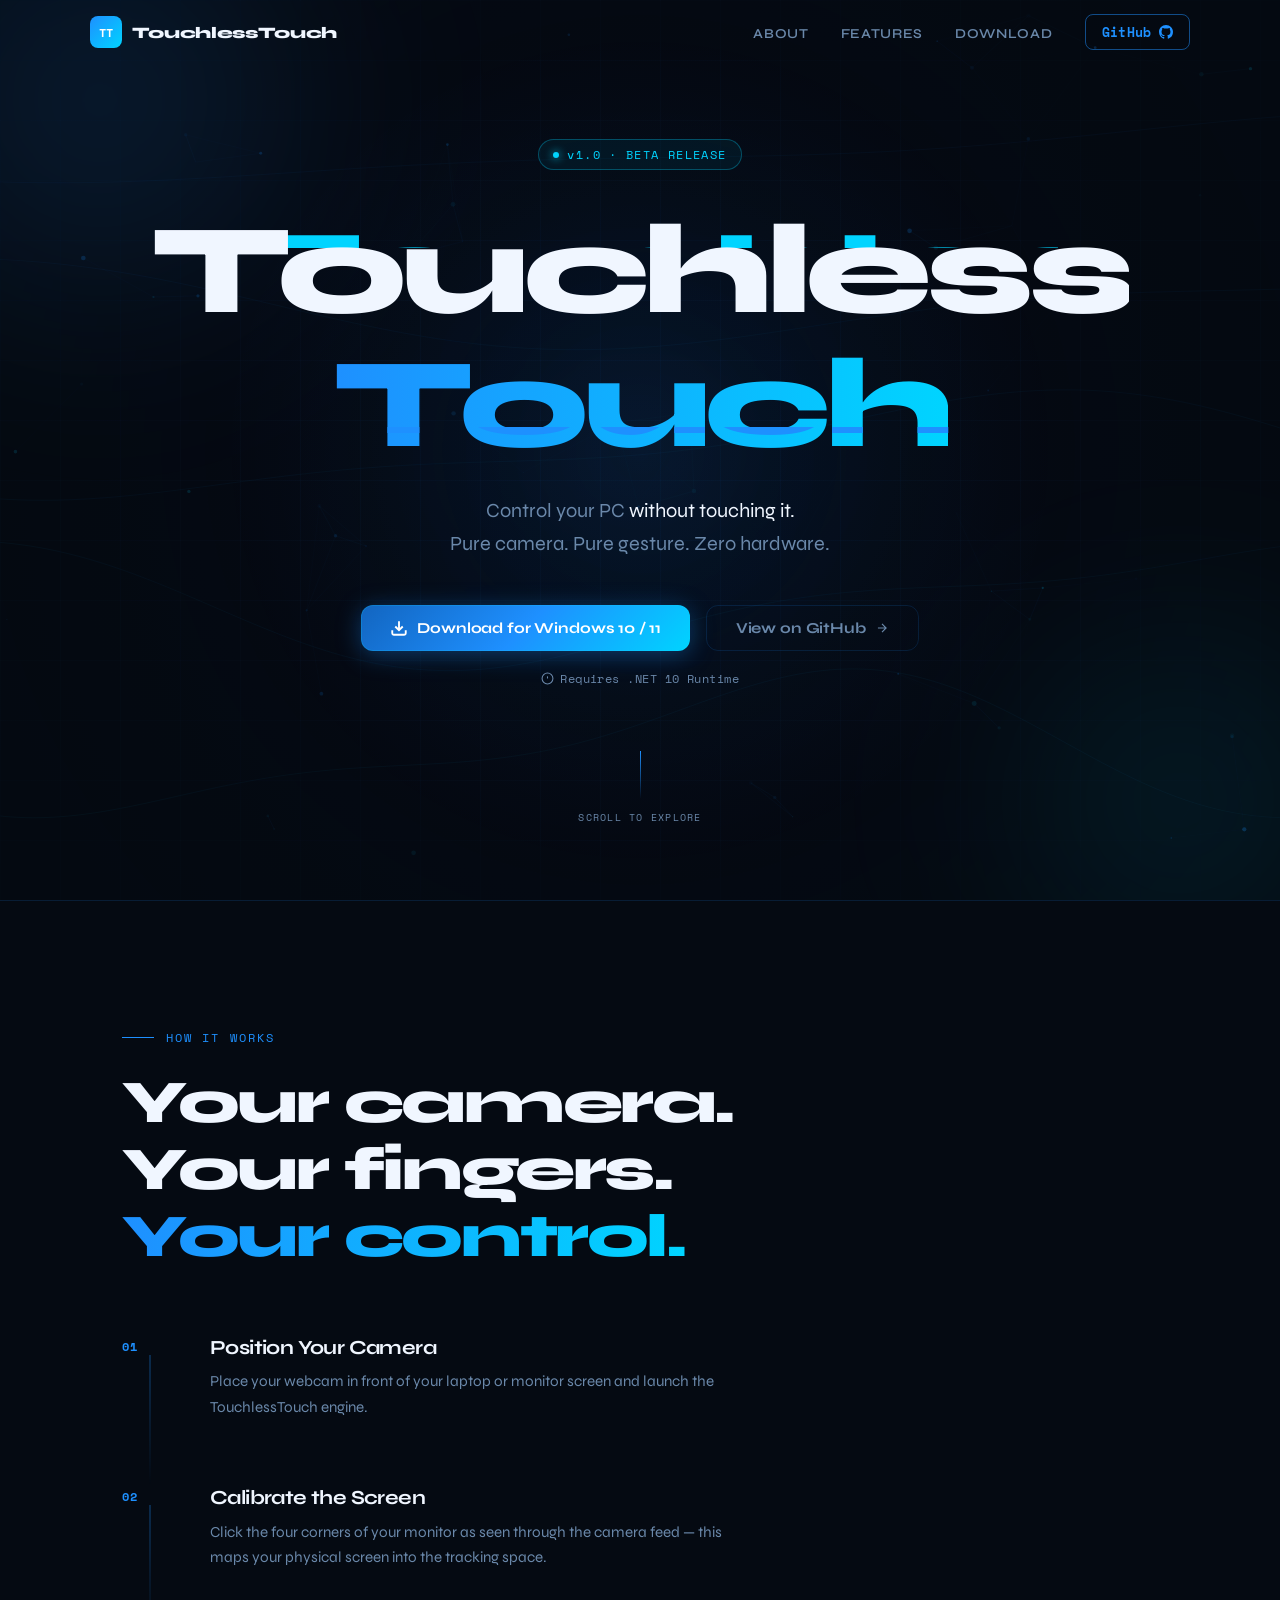
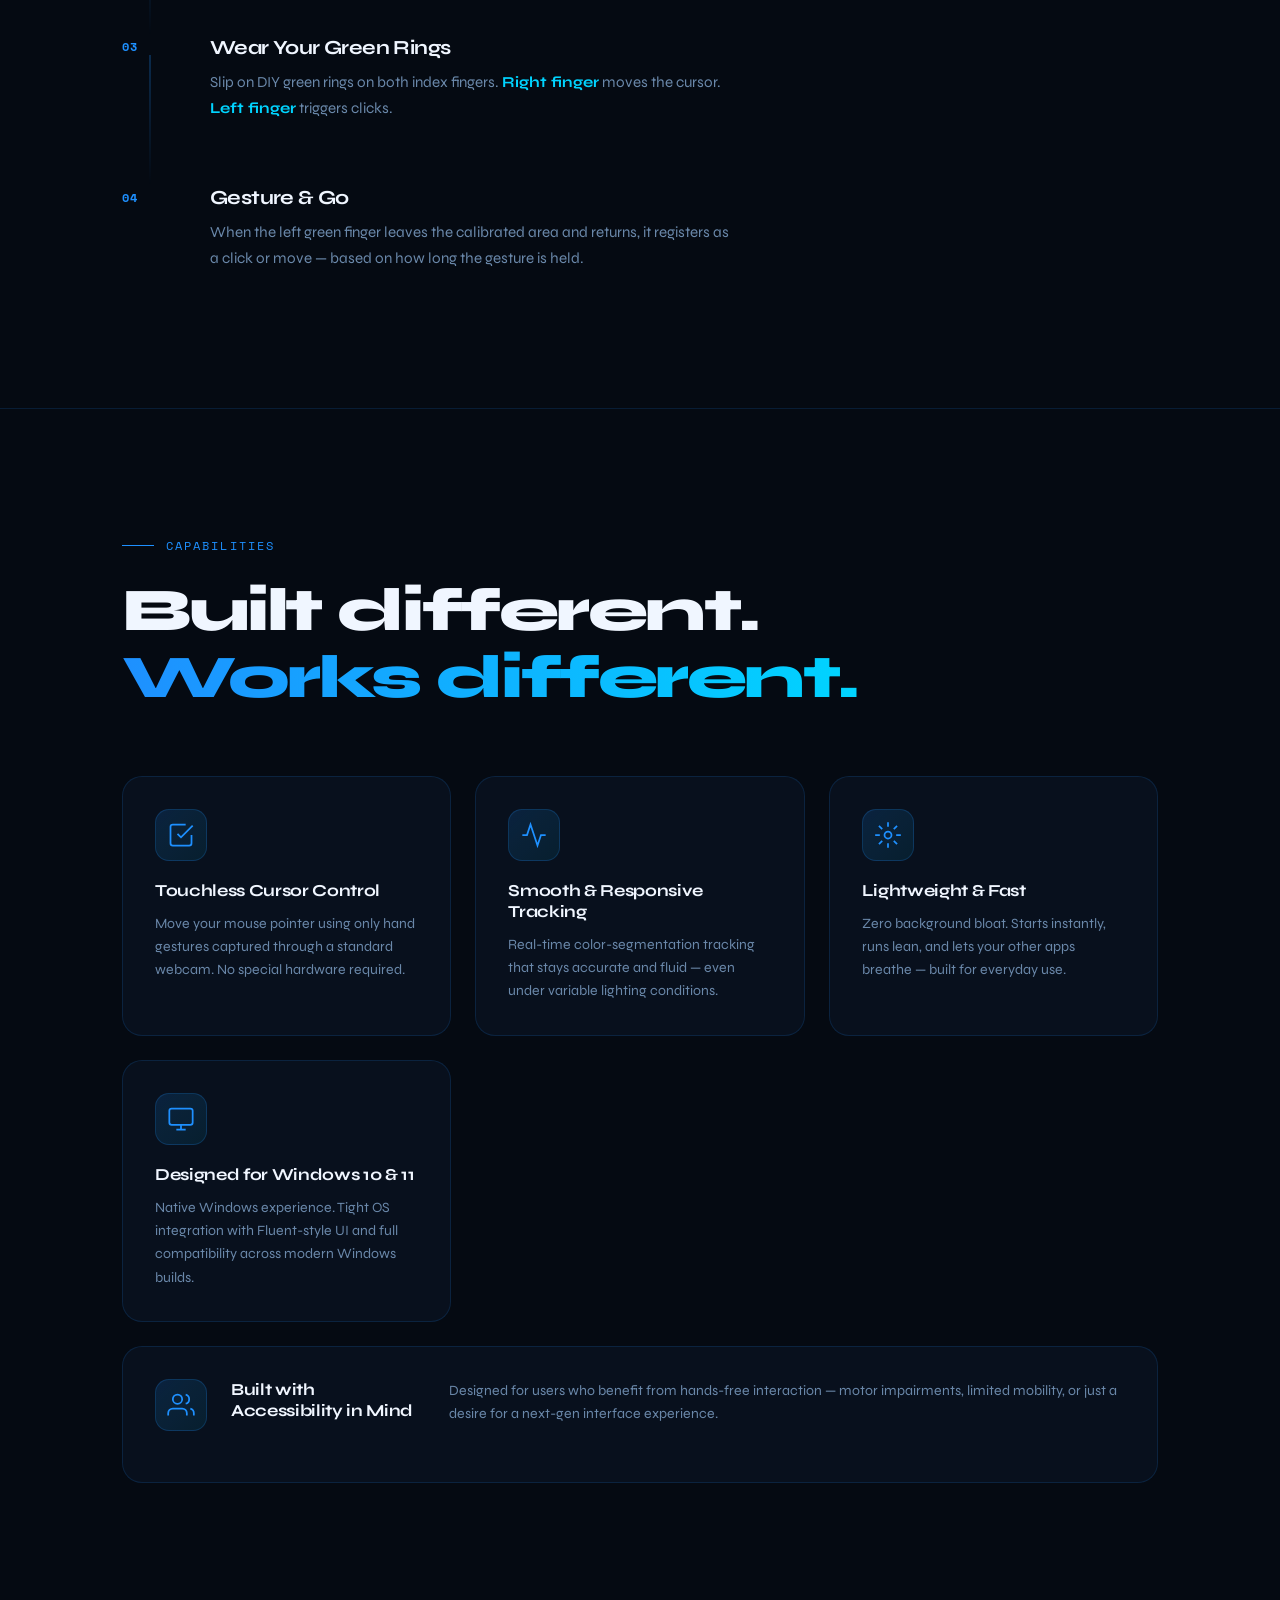
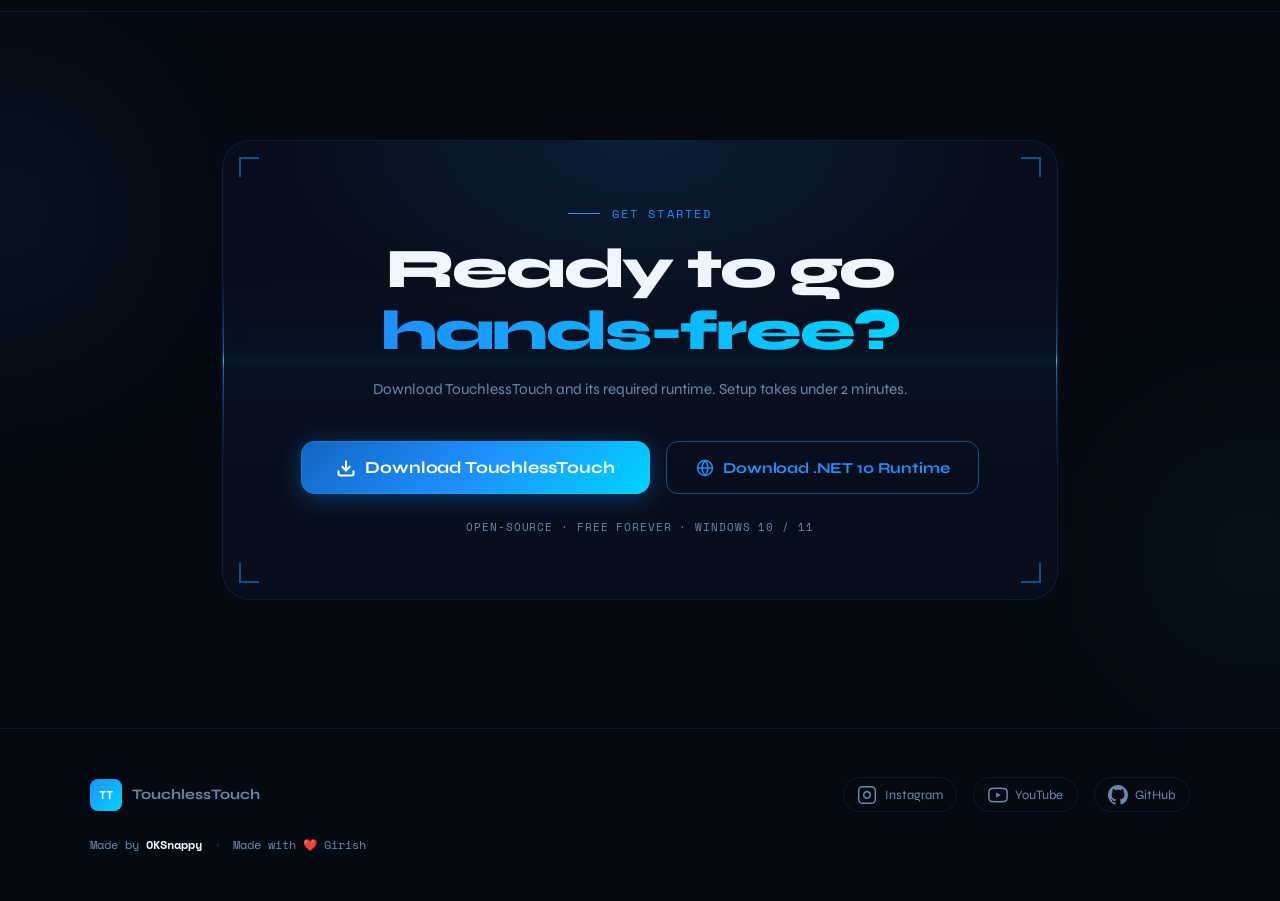
==== commit 26d9e644: "V2 site" ====
--- a/index.html
+++ b/index.html
@@ -1,180 +1,294 @@
 <!DOCTYPE html>
 <html lang="en">
 <head>
-    <meta charset="UTF-8">
-    <meta name="viewport" content="width=device-width, initial-scale=1.0">
-    <title>TouchlessTouch - Control Your PC Without Touching It</title>
-    <link rel="preconnect" href="https://fonts.googleapis.com">
-    <link rel="preconnect" href="https://fonts.gstatic.com" crossorigin>
-    <link href="https://fonts.googleapis.com/css2?family=Inter:wght@300;400;500;600;700;800;900&display=swap" rel="stylesheet">
-    <link rel="stylesheet" href="style.css">
+  <meta charset="UTF-8" />
+  <meta name="viewport" content="width=device-width, initial-scale=1.0" />
+  <title>TouchlessTouch — Control Your PC Without Touching It</title>
+  <meta name="description" content="TouchlessTouch lets you control your Windows PC using hand gestures tracked by your webcam. No hardware needed." />
+  <link rel="preconnect" href="https://fonts.googleapis.com" />
+  <link rel="preconnect" href="https://fonts.gstatic.com" crossorigin />
+  <link href="https://fonts.googleapis.com/css2?family=Syne:wght@400;600;700;800&family=Space+Mono:wght@400;700&display=swap" rel="stylesheet" />
+  <link rel="stylesheet" href="style.css" />
 </head>
 <body>
-    <!-- Custom Cursor -->
-    <div class="cursor-dot"></div>
-    <div class="cursor-blob"></div>
-
-    <!-- Animated Background -->
-    <canvas id="bgCanvas"></canvas>
-
-    <!-- Hero Section -->
-    <section class="hero">
-        <div class="container">
-            <div class="hero-badge">100% Free & Open Source</div>
-            <h1 class="hero-title blur-text" data-text="TouchlessTouch">
-                TouchlessTouch
-            </h1>
-            <p class="hero-subtitle">Control your PC without touching it</p>
-            <p class="hero-description">A futuristic touch-free input experience for Windows</p>
-            
-            <div class="hero-buttons">
-                <a href="https://github.com/Snapix/TouchlessTouch/releases" target="_blank" class="btn btn-primary">
-                    <span>Download for Windows 10 / 11</span>
-                    <div class="btn-glow"></div>
-                </a>
-                <a href="https://github.com/Snapix/TouchlessTouch/releases" target="_blank" class="btn btn-secondary">
-                    <span>View GitHub Releases</span>
-                </a>
-            </div>
-            
-            <p class="hero-requirement">Requires .NET 10 Runtime</p>
-        </div>
-        
-        <div class="scroll-indicator">
-            <div class="scroll-line"></div>
-        </div>
-    </section>
-
-    <!-- About Section -->
-    <section class="about reveal-section">
-        <div class="container">
-            <h2 class="section-label">THE VISION</h2>
-            <p class="about-text">
-                TouchlessTouch is a touch-free input application for Windows that allows users to control their PC using advanced cursor logic and gesture-based interaction. It is designed for accessibility, productivity, and futuristic human–computer interaction.
-            </p>
-        </div>
-    </section>
-
-    <!-- Features Section -->
-    <section class="features reveal-section">
-        <div class="container">
-            <h2 class="section-title">Core Features</h2>
-            <div class="section-divider"></div>
-            
-            <div class="features-grid">
-                <div class="feature-card" data-index="0">
-                    <div class="feature-icon">🖱️</div>
-                    <h3 class="feature-title">Touchless Cursor Control</h3>
-                    <p class="feature-description">Navigate your Windows desktop effortlessly using advanced optical logic and gesture recognition.</p>
-                    <div class="feature-glow"></div>
-                </div>
-                
-                <div class="feature-card" data-index="1">
-                    <div class="feature-icon">⚡</div>
-                    <h3 class="feature-title">Smooth & Responsive Tracking</h3>
-                    <p class="feature-description">High-frequency processing ensures low-latency interaction that feels as natural as a physical mouse.</p>
-                    <div class="feature-glow"></div>
-                </div>
-                
-                <div class="feature-card" data-index="2">
-                    <div class="feature-icon">🚀</div>
-                    <h3 class="feature-title">Lightweight and Fast</h3>
-                    <p class="feature-description">Optimized C# backend that consumes minimal system resources while maintaining peak performance.</p>
-                    <div class="feature-glow"></div>
-                </div>
-                
-                <div class="feature-card" data-index="3">
-                    <div class="feature-icon">💻</div>
-                    <h3 class="feature-title">Designed for Windows 10 & 11</h3>
-                    <p class="feature-description">Deep integration with modern Windows features and the latest Fluent design guidelines.</p>
-                    <div class="feature-glow"></div>
-                </div>
-            </div>
-        </div>
-    </section>
-
-    <!-- Download Section -->
-    <section class="download reveal-section">
-        <div class="container">
-            <div class="download-box">
-                <h2 class="download-title">Download Center</h2>
-                <p class="download-description">Get the latest version of TouchlessTouch and ensure your environment is ready with the .NET 10 Runtime.</p>
-                
-                <div class="download-grid">
-                    <a href="https://github.com/Snapix/TouchlessTouch/releases" target="_blank" class="download-card download-primary">
-                        <div class="download-icon">📥</div>
-                        <h3>Download TouchlessTouch</h3>
-                        <p>Latest Stable v1.2.0</p>
-                        <div class="card-shine"></div>
-                    </a>
-                    
-                    <a href="https://dotnet.microsoft.com/en-us/download/dotnet/10.0" target="_blank" class="download-card">
-                        <div class="download-icon">⚙️</div>
-                        <h3>Download .NET 10 Runtime</h3>
-                        <p>Required Runtime</p>
-                        <div class="card-shine"></div>
-                    </a>
-                    
-                    <a href="https://github.com/Snapix/TouchlessTouch" target="_blank" class="download-card">
-                        <div class="download-icon">🔗</div>
-                        <h3>View GitHub Repository</h3>
-                        <p>Source Code & Docs</p>
-                        <div class="card-shine"></div>
-                    </a>
-                </div>
-                
-                <div class="download-compatibility">
-                    <svg class="check-icon" fill="currentColor" viewBox="0 0 20 20">
-                        <path fill-rule="evenodd" d="M10 18a8 8 0 100-16 8 8 0 000 16zm3.707-9.293a1 1 0 00-1.414-1.414L9 10.586 7.707 9.293a1 1 0 00-1.414 1.414l2 2a1 1 0 001.414 0l4-4z" clip-rule="evenodd"></path>
-                    </svg>
-                    <span>Compatible with Windows 10 & 11</span>
-                </div>
-            </div>
-        </div>
-    </section>
-
-    <!-- Social Section -->
-    <section class="social reveal-section">
-        <div class="container">
-            <h2 class="social-title">Connect with Me</h2>
-            
-            <div class="social-grid">
-                <a href="https://instagram.com/snapix_yt" target="_blank" class="social-card">
-                    <svg class="social-icon instagram" viewBox="0 0 24 24">
-                        <path d="M12 2.163c3.204 0 3.584.012 4.85.07 3.252.148 4.771 1.691 4.919 4.919.058 1.265.069 1.645.069 4.849 0 3.205-.012 3.584-.069 4.849-.149 3.225-1.664 4.771-4.919 4.919-1.266.058-1.644.07-4.85.07-3.204 0-3.584-.012-4.849-.07-3.26-.149-4.771-1.699-4.919-4.92-.058-1.265-.07-1.644-.07-4.849 0-3.204.013-3.583.07-4.849.149-3.227 1.664-4.771 4.919-4.919 1.266-.057 1.645-.069 4.849-.069zm0-2.163c-3.259 0-3.667.014-4.947.072-4.358.2-6.78 2.618-6.98 6.98-.059 1.281-.073 1.689-.073 4.948 0 3.259.014 3.668.072 4.948.2 4.358 2.618 6.78 6.98 6.98 1.281.058 1.689.072 4.948.072 3.259 0 3.668-.014 4.948-.072 4.354-.2 6.782-2.618 6.979-6.98.059-1.28.073-1.689.073-4.948 0-3.259-.014-3.667-.072-4.947-.196-4.354-2.617-6.78-6.979-6.98-1.281-.059-1.69-.073-4.949-.073zm0 5.838c-3.403 0-6.162 2.759-6.162 6.162s2.759 6.163 6.162 6.163 6.162-2.759 6.162-6.163c0-3.403-2.759-6.162-6.162-6.162zm0 10.162c-2.209 0-4-1.79-4-4 0-2.209 1.791-4 4-4s4 1.791 4 4c0 2.21-1.791 4-4 4zm6.406-11.845c-.796 0-1.441.645-1.441 1.44s.645 1.44 1.441 1.44c.795 0 1.439-.645 1.439-1.44s-.644-1.44-1.439-1.44z"/>
-                    </svg>
-                    <span>Instagram</span>
-                    <div class="social-glow"></div>
-                </a>
-                
-                <a href="https://www.youtube.com/@snappy4yt" target="_blank" class="social-card">
-                    <svg class="social-icon youtube" viewBox="0 0 24 24">
-                        <path d="M23.498 6.186a3.016 3.016 0 0 0-2.122-2.136C19.505 3.545 12 3.545 12 3.545s-7.505 0-9.377.505A3.017 3.017 0 0 0 .502 6.186C0 8.07 0 12 0 12s0 3.93.502 5.814a3.016 3.016 0 0 0 2.122 2.136c1.871.505 9.376.505 9.376.505s7.505 0 9.377-.505a3.015 3.015 0 0 0 2.122-2.136C24 15.93 24 12 24 12s0-3.93-.502-5.814zM9.545 15.568V8.432L15.818 12l-6.273 3.568z"/>
-                    </svg>
-                    <span>YouTube</span>
-                    <div class="social-glow"></div>
-                </a>
-            </div>
-        </div>
-    </section>
-
-    <!-- Footer -->
-    <footer class="footer">
-        <div class="container">
-            <div class="footer-content">
-                <div class="footer-brand">
-                    <h3>TouchlessTouch</h3>
-                    <p>Empowering users with intelligent interaction.</p>
-                </div>
-                
-                <div class="footer-credits">
-                    <p>Made by <span class="highlight">OKSnappy</span></p>
-                    <p class="heart-text">Made with ❤️ Girish</p>
-                </div>
-            </div>
-        </div>
-    </footer>
-
-    <script src="script.js"></script>
+
+  <!-- ░░░ CURSOR CROSSHAIR ░░░ -->
+  <div id="cursor-h" class="cursor-line cursor-h"></div>
+  <div id="cursor-v" class="cursor-line cursor-v"></div>
+  <div id="cursor-dot"></div>
+
+  <!-- ░░░ CANVAS BACKGROUND ░░░ -->
+  <canvas id="bg-canvas"></canvas>
+
+  <!-- ░░░ CLICK SPARKS CANVAS ░░░ -->
+  <canvas id="spark-canvas"></canvas>
+
+  <!-- ░░░ NAV ░░░ -->
+  <nav id="navbar">
+    <div class="nav-inner">
+      <div class="nav-logo">
+        <span class="logo-tt">TT</span>
+        <span class="logo-name">TouchlessTouch</span>
+      </div>
+      <ul class="nav-links">
+        <li><a href="#about">About</a></li>
+        <li><a href="#features">Features</a></li>
+        <li><a href="#download">Download</a></li>
+      </ul>
+      <a href="https://github.com/Snapix/TouchlessTouch/releases" target="_blank" class="nav-cta">
+        <span>GitHub</span>
+        <svg width="14" height="14" viewBox="0 0 24 24" fill="currentColor"><path d="M12 0C5.37 0 0 5.37 0 12c0 5.31 3.435 9.795 8.205 11.385.6.105.825-.255.825-.57 0-.285-.015-1.23-.015-2.235-3.015.555-3.795-.735-4.035-1.41-.135-.345-.72-1.41-1.23-1.695-.42-.225-1.02-.78-.015-.795.945-.015 1.62.87 1.845 1.23 1.08 1.815 2.805 1.305 3.495.99.105-.78.42-1.305.765-1.605-2.67-.3-5.46-1.335-5.46-5.925 0-1.305.465-2.385 1.23-3.225-.12-.3-.54-1.53.12-3.18 0 0 1.005-.315 3.3 1.23.96-.27 1.98-.405 3-.405s2.04.135 3 .405c2.295-1.56 3.3-1.23 3.3-1.23.66 1.65.24 2.88.12 3.18.765.84 1.23 1.905 1.23 3.225 0 4.605-2.805 5.625-5.475 5.925.435.375.81 1.095.81 2.22 0 1.605-.015 2.895-.015 3.3 0 .315.225.69.825.57A12.02 12.02 0 0 0 24 12c0-6.63-5.37-12-12-12z"/></svg>
+      </a>
+    </div>
+  </nav>
+
+  <!-- ░░░ HERO ░░░ -->
+  <section id="hero">
+    <div class="hero-inner">
+      <!-- Glitchy badge -->
+      <div class="hero-badge" data-reveal>
+        <span class="badge-dot"></span>
+        <span class="badge-text" id="decrypt-badge">v1.0 · BETA RELEASE</span>
+      </div>
+
+      <!-- Title with blur reveal -->
+      <h1 class="hero-title" data-reveal>
+        <span class="title-line" id="title-tl">Touchless</span>
+        <span class="title-line accent" id="title-t2">Touch</span>
+      </h1>
+
+      <!-- Subtitle -->
+      <p class="hero-sub" data-reveal>
+        Control your PC <em>without touching it.</em>
+        <br/>Pure camera. Pure gesture. Zero hardware.
+      </p>
+
+      <!-- Buttons -->
+      <div class="hero-btns" data-reveal>
+        <a href="https://github.com/Snapix/TouchlessTouch/releases" target="_blank" class="btn btn-primary" id="dl-btn">
+          <span class="btn-glow"></span>
+          <svg width="18" height="18" viewBox="0 0 24 24" fill="none" stroke="currentColor" stroke-width="2.5"><path d="M21 15v4a2 2 0 0 1-2 2H5a2 2 0 0 1-2-2v-4"/><polyline points="7 10 12 15 17 10"/><line x1="12" y1="15" x2="12" y2="3"/></svg>
+          Download for Windows 10 / 11
+        </a>
+        <a href="https://github.com/Snapix/TouchlessTouch/releases" target="_blank" class="btn btn-ghost">
+          View on GitHub
+          <svg width="14" height="14" viewBox="0 0 24 24" fill="none" stroke="currentColor" stroke-width="2"><path d="M5 12h14M12 5l7 7-7 7"/></svg>
+        </a>
+      </div>
+
+      <p class="hero-req" data-reveal>
+        <svg width="13" height="13" viewBox="0 0 24 24" fill="none" stroke="currentColor" stroke-width="2"><circle cx="12" cy="12" r="10"/><line x1="12" y1="8" x2="12" y2="12"/><line x1="12" y1="16" x2="12.01" y2="16"/></svg>
+        Requires .NET 10 Runtime
+      </p>
+
+      <!-- Scroll hint -->
+      <div class="scroll-hint" data-reveal>
+        <div class="scroll-line"></div>
+        <span>Scroll to explore</span>
+      </div>
+    </div>
+
+    <!-- Floating orbs -->
+    <div class="orb orb-1"></div>
+    <div class="orb orb-2"></div>
+    <div class="orb orb-3"></div>
+
+    <!-- Hero grid overlay -->
+    <div class="hero-grid"></div>
+  </section>
+
+  <!-- ░░░ ABOUT ░░░ -->
+  <section id="about">
+    <div class="section-inner">
+      <div class="section-label" data-reveal>
+        <span class="label-line"></span>
+        <span>HOW IT WORKS</span>
+      </div>
+
+      <h2 class="section-title" data-reveal>
+        Your camera.<br/>Your fingers.<br/><span class="accent">Your control.</span>
+      </h2>
+
+      <!-- Step-by-step reveal timeline -->
+      <div class="about-steps">
+
+        <div class="step" data-step>
+          <div class="step-num">01</div>
+          <div class="step-content">
+            <h3>Position Your Camera</h3>
+            <p>Place your webcam in front of your laptop or monitor screen and launch the TouchlessTouch engine.</p>
+          </div>
+          <div class="step-line"></div>
+        </div>
+
+        <div class="step" data-step>
+          <div class="step-num">02</div>
+          <div class="step-content">
+            <h3>Calibrate the Screen</h3>
+            <p>Click the four corners of your monitor as seen through the camera feed — this maps your physical screen into the tracking space.</p>
+          </div>
+          <div class="step-line"></div>
+        </div>
+
+        <div class="step" data-step>
+          <div class="step-num">03</div>
+          <div class="step-content">
+            <h3>Wear Your Green Rings</h3>
+            <p>Slip on DIY green rings on both index fingers. <strong>Right finger</strong> moves the cursor. <strong>Left finger</strong> triggers clicks.</p>
+          </div>
+          <div class="step-line"></div>
+        </div>
+
+        <div class="step" data-step>
+          <div class="step-num">04</div>
+          <div class="step-content">
+            <h3>Gesture &amp; Go</h3>
+            <p>When the left green finger leaves the calibrated area and returns, it registers as a click or move — based on how long the gesture is held.</p>
+          </div>
+          <div class="step-line"></div>
+        </div>
+
+      </div>
+    </div>
+  </section>
+
+  <!-- ░░░ FEATURES ░░░ -->
+  <section id="features">
+    <div class="section-inner">
+      <div class="section-label" data-reveal>
+        <span class="label-line"></span>
+        <span>CAPABILITIES</span>
+      </div>
+      <h2 class="section-title" data-reveal>
+        Built different.<br/><span class="accent">Works different.</span>
+      </h2>
+
+      <div class="features-grid">
+
+        <div class="feature-card" data-card>
+          <div class="card-icon">
+            <svg width="28" height="28" viewBox="0 0 24 24" fill="none" stroke="currentColor" stroke-width="1.5"><path d="M9 11l3 3L22 4"/><path d="M21 12v7a2 2 0 0 1-2 2H5a2 2 0 0 1-2-2V5a2 2 0 0 1 2-2h11"/></svg>
+          </div>
+          <h3>Touchless Cursor Control</h3>
+          <p>Move your mouse pointer using only hand gestures captured through a standard webcam. No special hardware required.</p>
+          <div class="card-border"></div>
+        </div>
+
+        <div class="feature-card" data-card>
+          <div class="card-icon">
+            <svg width="28" height="28" viewBox="0 0 24 24" fill="none" stroke="currentColor" stroke-width="1.5"><polyline points="22 12 18 12 15 21 9 3 6 12 2 12"/></svg>
+          </div>
+          <h3>Smooth &amp; Responsive Tracking</h3>
+          <p>Real-time color-segmentation tracking that stays accurate and fluid — even under variable lighting conditions.</p>
+          <div class="card-border"></div>
+        </div>
+
+        <div class="feature-card" data-card>
+          <div class="card-icon">
+            <svg width="28" height="28" viewBox="0 0 24 24" fill="none" stroke="currentColor" stroke-width="1.5"><circle cx="12" cy="12" r="3"/><path d="M12 1v4M12 19v4M4.22 4.22l2.83 2.83M16.95 16.95l2.83 2.83M1 12h4M19 12h4M4.22 19.78l2.83-2.83M16.95 7.05l2.83-2.83"/></svg>
+          </div>
+          <h3>Lightweight &amp; Fast</h3>
+          <p>Zero background bloat. Starts instantly, runs lean, and lets your other apps breathe — built for everyday use.</p>
+          <div class="card-border"></div>
+        </div>
+
+        <div class="feature-card" data-card>
+          <div class="card-icon">
+            <svg width="28" height="28" viewBox="0 0 24 24" fill="none" stroke="currentColor" stroke-width="1.5"><rect x="2" y="3" width="20" height="14" rx="2"/><path d="M8 21h8M12 17v4"/></svg>
+          </div>
+          <h3>Designed for Windows 10 &amp; 11</h3>
+          <p>Native Windows experience. Tight OS integration with Fluent-style UI and full compatibility across modern Windows builds.</p>
+          <div class="card-border"></div>
+        </div>
+
+        <div class="feature-card feature-card--wide" data-card>
+          <div class="card-icon">
+            <svg width="28" height="28" viewBox="0 0 24 24" fill="none" stroke="currentColor" stroke-width="1.5"><path d="M17 21v-2a4 4 0 0 0-4-4H5a4 4 0 0 0-4 4v2"/><circle cx="9" cy="7" r="4"/><path d="M23 21v-2a4 4 0 0 0-3-3.87"/><path d="M16 3.13a4 4 0 0 1 0 7.75"/></svg>
+          </div>
+          <h3>Built with Accessibility in Mind</h3>
+          <p>Designed for users who benefit from hands-free interaction — motor impairments, limited mobility, or just a desire for a next-gen interface experience.</p>
+          <div class="card-border"></div>
+        </div>
+
+      </div>
+    </div>
+  </section>
+
+  <!-- ░░░ DOWNLOAD ░░░ -->
+  <section id="download">
+    <div class="download-inner">
+      <!-- Electric border simulation -->
+      <div class="dl-card" data-reveal>
+        <div class="dl-card-glow"></div>
+        <div class="dl-card-content">
+          <div class="section-label">
+            <span class="label-line"></span>
+            <span>GET STARTED</span>
+          </div>
+          <h2 class="dl-title">Ready to go<br/><span class="accent">hands-free?</span></h2>
+          <p class="dl-sub">Download TouchlessTouch and its required runtime. Setup takes under 2 minutes.</p>
+
+          <div class="dl-btns">
+            <a href="https://github.com/Snapix/TouchlessTouch/releases" target="_blank" class="btn btn-primary btn-xl">
+              <span class="btn-glow"></span>
+              <svg width="20" height="20" viewBox="0 0 24 24" fill="none" stroke="currentColor" stroke-width="2.5"><path d="M21 15v4a2 2 0 0 1-2 2H5a2 2 0 0 1-2-2v-4"/><polyline points="7 10 12 15 17 10"/><line x1="12" y1="15" x2="12" y2="3"/></svg>
+              Download TouchlessTouch
+            </a>
+            <a href="https://dotnet.microsoft.com/en-us/download/dotnet/10.0" target="_blank" class="btn btn-outline">
+              <svg width="18" height="18" viewBox="0 0 24 24" fill="none" stroke="currentColor" stroke-width="2"><circle cx="12" cy="12" r="10"/><line x1="2" y1="12" x2="22" y2="12"/><path d="M12 2a15.3 15.3 0 0 1 4 10 15.3 15.3 0 0 1-4 10 15.3 15.3 0 0 1-4-10 15.3 15.3 0 0 1 4-10z"/></svg>
+              Download .NET 10 Runtime
+            </a>
+          </div>
+
+          <p class="dl-note">Open-source · Free forever · Windows 10 / 11</p>
+        </div>
+        <!-- Animated corner brackets -->
+        <span class="corner corner-tl"></span>
+        <span class="corner corner-tr"></span>
+        <span class="corner corner-bl"></span>
+        <span class="corner corner-br"></span>
+      </div>
+    </div>
+
+    <!-- Floating orbs in download section -->
+    <div class="orb orb-dl-1"></div>
+    <div class="orb orb-dl-2"></div>
+  </section>
+
+  <!-- ░░░ FOOTER ░░░ -->
+  <footer id="footer">
+    <div class="footer-inner">
+      <div class="footer-brand">
+        <span class="logo-tt">TT</span>
+        <span class="footer-app-name">TouchlessTouch</span>
+      </div>
+
+      <div class="footer-socials">
+        <!-- Instagram -->
+        <a href="https://instagram.com/snapix_yt" target="_blank" class="social-link" aria-label="Instagram">
+          <svg width="20" height="20" viewBox="0 0 24 24" fill="none" stroke="currentColor" stroke-width="1.8"><rect x="2" y="2" width="20" height="20" rx="5" ry="5"/><path d="M16 11.37A4 4 0 1 1 12.63 8 4 4 0 0 1 16 11.37z"/><line x1="17.5" y1="6.5" x2="17.51" y2="6.5"/></svg>
+          <span>Instagram</span>
+        </a>
+        <!-- YouTube -->
+        <a href="https://www.youtube.com/@snappy4yt" target="_blank" class="social-link" aria-label="YouTube">
+          <svg width="20" height="20" viewBox="0 0 24 24" fill="none" stroke="currentColor" stroke-width="1.8"><path d="M22.54 6.42a2.78 2.78 0 0 0-1.95-1.96C18.88 4 12 4 12 4s-6.88 0-8.59.46A2.78 2.78 0 0 0 1.46 6.42 29 29 0 0 0 1 12a29 29 0 0 0 .46 5.58 2.78 2.78 0 0 0 1.95 1.96C5.12 20 12 20 12 20s6.88 0 8.59-.46a2.78 2.78 0 0 0 1.95-1.96A29 29 0 0 0 23 12a29 29 0 0 0-.46-5.58z"/><polygon points="9.75 15.02 15.5 12 9.75 8.98 9.75 15.02" fill="currentColor" stroke="none"/></svg>
+          <span>YouTube</span>
+        </a>
+        <!-- GitHub -->
+        <a href="https://github.com/Snapix/TouchlessTouch" target="_blank" class="social-link" aria-label="GitHub">
+          <svg width="20" height="20" viewBox="0 0 24 24" fill="currentColor"><path d="M12 0C5.37 0 0 5.37 0 12c0 5.31 3.435 9.795 8.205 11.385.6.105.825-.255.825-.57 0-.285-.015-1.23-.015-2.235-3.015.555-3.795-.735-4.035-1.41-.135-.345-.72-1.41-1.23-1.695-.42-.225-1.02-.78-.015-.795.945-.015 1.62.87 1.845 1.23 1.08 1.815 2.805 1.305 3.495.99.105-.78.42-1.305.765-1.605-2.67-.3-5.46-1.335-5.46-5.925 0-1.305.465-2.385 1.23-3.225-.12-.3-.54-1.53.12-3.18 0 0 1.005-.315 3.3 1.23.96-.27 1.98-.405 3-.405s2.04.135 3 .405c2.295-1.56 3.3-1.23 3.3-1.23.66 1.65.24 2.88.12 3.18.765.84 1.23 1.905 1.23 3.225 0 4.605-2.805 5.625-5.475 5.925.435.375.81 1.095.81 2.22 0 1.605-.015 2.895-.015 3.3 0 .315.225.69.825.57A12.02 12.02 0 0 0 24 12c0-6.63-5.37-12-12-12z"/></svg>
+          <span>GitHub</span>
+        </a>
+      </div>
+
+      <div class="footer-copy">
+        <span>Made by <strong>OKSnappy</strong></span>
+        <span class="footer-divider">·</span>
+        <span>Made with ❤️ Girish</span>
+      </div>
+    </div>
+  </footer>
+
+  <script src="script.js"></script>
 </body>
-</html>+</html>
--- a/style.css
+++ b/style.css
@@ -1,788 +1,941 @@
-/* ================================
-   CSS VARIABLES
-   ================================ */
+/* ============================================================
+   TouchlessTouch — style.css
+   Dark Futuristic Blue · Fluent-inspired · Production-grade
+   ============================================================ */
+
+/* ── TOKENS ──────────────────────────────────────────────── */
 :root {
-    --primary: #3b82f6;
-    --primary-dark: #2563eb;
-    --accent: #8b5cf6;
-    --bg-dark: #000000;
-    --bg-card: rgba(10, 10, 15, 0.4);
-    --text-primary: #fafafa;
-    --text-secondary: #a1a1aa;
-    --border-color: rgba(255, 255, 255, 0.05);
-    --shadow-glow: 0 0 40px rgba(59, 130, 246, 0.3);
-    --transition-smooth: all 0.4s cubic-bezier(0.22, 1, 0.36, 1);
-}
-
-/* ================================
-   RESET & BASE
-   ================================ */
-* {
-    margin: 0;
-    padding: 0;
-    box-sizing: border-box;
-}
+  --bg:        #050a12;
+  --bg-2:      #080e18;
+  --bg-card:   rgba(10, 18, 32, 0.85);
+  --blue:      #1e90ff;
+  --blue-dim:  #1265c0;
+  --blue-glow: rgba(30, 144, 255, 0.18);
+  --blue-glow-strong: rgba(30, 144, 255, 0.40);
+  --cyan:      #00d4ff;
+  --white:     #f0f6ff;
+  --muted:     #6a88aa;
+  --border:    rgba(30, 144, 255, 0.15);
+  --border-bright: rgba(30, 144, 255, 0.5);
+  --font-display: 'Syne', sans-serif;
+  --font-mono:    'Space Mono', monospace;
+  --ease-out: cubic-bezier(0.22, 1, 0.36, 1);
+  --ease-spring: cubic-bezier(0.34, 1.56, 0.64, 1);
+}
+
+/* ── RESET ───────────────────────────────────────────────── */
+*, *::before, *::after { box-sizing: border-box; margin: 0; padding: 0; }
 
 html {
-    scroll-behavior: smooth;
+  scroll-behavior: smooth;
+  cursor: none;
 }
 
 body {
-    font-family: 'Inter', -apple-system, BlinkMacSystemFont, 'Segoe UI', sans-serif;
-    background-color: var(--bg-dark);
-    color: var(--text-primary);
-    overflow-x: hidden;
-    cursor: none;
-    -webkit-font-smoothing: antialiased;
-}
-
+  background: var(--bg);
+  color: var(--white);
+  font-family: var(--font-display);
+  overflow-x: hidden;
+  -webkit-font-smoothing: antialiased;
+}
+
+a { color: inherit; text-decoration: none; }
+img { max-width: 100%; }
+
+/* ── SELECTION ───────────────────────────────────────────── */
 ::selection {
-    background: var(--primary);
-    color: white;
-}
-
-/* ================================
-   CUSTOM CURSOR
-   ================================ */
-.cursor-dot {
-    position: fixed;
-    width: 10px;
-    height: 10px;
-    background: #fff;
-    border-radius: 50%;
-    pointer-events: none;
-    z-index: 10000;
-    box-shadow: 0 0 15px rgba(255, 255, 255, 0.8);
-    transition: transform 0.2s ease;
-}
-
-.cursor-blob {
-    position: fixed;
-    width: 60px;
-    height: 60px;
-    background: radial-gradient(circle, var(--primary) 0%, var(--accent) 100%);
-    border-radius: 50%;
-    pointer-events: none;
-    z-index: 9999;
-    filter: blur(25px);
-    opacity: 0.8;
-    mix-blend-mode: screen;
-    transition: width 0.3s ease, height 0.3s ease, opacity 0.3s ease;
-}
-
-.cursor-blob.hover {
-    width: 100px;
-    height: 100px;
+  background: rgba(30, 144, 255, 0.3);
+  color: #fff;
+}
+
+/* ── SCROLLBAR ───────────────────────────────────────────── */
+::-webkit-scrollbar { width: 4px; }
+::-webkit-scrollbar-track { background: var(--bg); }
+::-webkit-scrollbar-thumb { background: var(--blue-dim); border-radius: 2px; }
+
+/* ── CANVAS BG ───────────────────────────────────────────── */
+#bg-canvas {
+  position: fixed;
+  inset: 0;
+  z-index: 0;
+  pointer-events: none;
+  opacity: 0.55;
+}
+
+/* ── SPARK CANVAS ────────────────────────────────────────── */
+#spark-canvas {
+  position: fixed;
+  inset: 0;
+  z-index: 9999;
+  pointer-events: none;
+}
+
+/* ── CUSTOM CURSOR ───────────────────────────────────────── */
+.cursor-line {
+  position: fixed;
+  pointer-events: none;
+  z-index: 9998;
+  transition: opacity 0.3s;
+  opacity: 0;
+}
+.cursor-h {
+  height: 1px;
+  width: 100vw;
+  left: 0;
+  background: linear-gradient(90deg, transparent, var(--blue), transparent);
+  top: 0;
+  transform: translateY(-50%);
+}
+.cursor-v {
+  width: 1px;
+  height: 100vh;
+  top: 0;
+  left: 0;
+  background: linear-gradient(180deg, transparent, var(--blue), transparent);
+  transform: translateX(-50%);
+}
+#cursor-dot {
+  position: fixed;
+  width: 8px;
+  height: 8px;
+  border-radius: 50%;
+  background: var(--blue);
+  pointer-events: none;
+  z-index: 9998;
+  transform: translate(-50%, -50%);
+  box-shadow: 0 0 12px var(--blue);
+  transition: transform 0.1s var(--ease-out), opacity 0.3s;
+  opacity: 0;
+}
+
+/* ── NAVBAR ──────────────────────────────────────────────── */
+#navbar {
+  position: fixed;
+  top: 0;
+  left: 0;
+  right: 0;
+  z-index: 1000;
+  padding: 0 2rem;
+  transition: background 0.4s, border-color 0.4s, backdrop-filter 0.4s;
+  border-bottom: 1px solid transparent;
+}
+#navbar.scrolled {
+  background: rgba(5, 10, 18, 0.85);
+  backdrop-filter: blur(20px) saturate(1.5);
+  -webkit-backdrop-filter: blur(20px) saturate(1.5);
+  border-color: var(--border);
+}
+.nav-inner {
+  max-width: 1100px;
+  margin: 0 auto;
+  height: 64px;
+  display: flex;
+  align-items: center;
+  gap: 2rem;
+}
+.nav-logo {
+  display: flex;
+  align-items: center;
+  gap: 0.6rem;
+  font-weight: 800;
+  font-size: 1rem;
+  letter-spacing: -0.02em;
+}
+.logo-tt {
+  width: 32px;
+  height: 32px;
+  background: linear-gradient(135deg, var(--blue), var(--cyan));
+  border-radius: 8px;
+  display: grid;
+  place-items: center;
+  font-size: 0.75rem;
+  font-weight: 800;
+  color: #fff;
+  font-family: var(--font-mono);
+}
+.logo-name { color: var(--white); }
+.nav-links {
+  display: flex;
+  list-style: none;
+  gap: 2rem;
+  margin-left: auto;
+}
+.nav-links a {
+  font-size: 0.85rem;
+  font-weight: 600;
+  color: var(--muted);
+  letter-spacing: 0.05em;
+  text-transform: uppercase;
+  transition: color 0.2s;
+  position: relative;
+}
+.nav-links a::after {
+  content: '';
+  position: absolute;
+  bottom: -4px;
+  left: 0;
+  width: 0;
+  height: 1px;
+  background: var(--blue);
+  transition: width 0.3s var(--ease-out);
+}
+.nav-links a:hover { color: var(--white); }
+.nav-links a:hover::after { width: 100%; }
+.nav-cta {
+  display: flex;
+  align-items: center;
+  gap: 0.45rem;
+  font-size: 0.8rem;
+  font-weight: 700;
+  font-family: var(--font-mono);
+  letter-spacing: 0.03em;
+  padding: 0.45rem 1rem;
+  border: 1px solid var(--border-bright);
+  border-radius: 8px;
+  color: var(--blue);
+  transition: background 0.2s, color 0.2s, box-shadow 0.2s;
+}
+.nav-cta:hover {
+  background: var(--blue-glow);
+  color: var(--white);
+  box-shadow: 0 0 20px var(--blue-glow-strong);
+}
+
+/* ── BUTTONS ─────────────────────────────────────────────── */
+.btn {
+  position: relative;
+  display: inline-flex;
+  align-items: center;
+  gap: 0.6rem;
+  padding: 0.8rem 1.8rem;
+  border-radius: 12px;
+  font-family: var(--font-display);
+  font-weight: 700;
+  font-size: 0.95rem;
+  letter-spacing: -0.01em;
+  border: none;
+  cursor: none;
+  transition: transform 0.2s var(--ease-spring), box-shadow 0.3s, opacity 0.2s;
+  overflow: hidden;
+  text-decoration: none;
+}
+.btn-glow {
+  position: absolute;
+  inset: 0;
+  background: radial-gradient(circle at 50% 0%, rgba(255,255,255,0.15), transparent 70%);
+  opacity: 0;
+  transition: opacity 0.3s;
+  pointer-events: none;
+}
+.btn:hover .btn-glow { opacity: 1; }
+.btn:hover { transform: translateY(-2px) scale(1.02); }
+.btn:active { transform: translateY(0) scale(0.99); }
+
+.btn-primary {
+  background: linear-gradient(135deg, #1265c0 0%, var(--blue) 50%, var(--cyan) 100%);
+  color: #fff;
+  box-shadow: 0 4px 24px rgba(30, 144, 255, 0.35), 0 0 0 1px rgba(0,212,255,0.2) inset;
+}
+.btn-primary:hover {
+  box-shadow: 0 8px 40px rgba(30, 144, 255, 0.55), 0 0 0 1px rgba(0,212,255,0.3) inset;
+}
+.btn-xl { padding: 1rem 2.2rem; font-size: 1.05rem; border-radius: 14px; }
+
+.btn-ghost {
+  background: transparent;
+  color: var(--muted);
+  border: 1px solid var(--border);
+}
+.btn-ghost:hover {
+  color: var(--white);
+  border-color: var(--border-bright);
+  background: var(--blue-glow);
+}
+
+.btn-outline {
+  background: transparent;
+  color: var(--blue);
+  border: 1px solid var(--border-bright);
+}
+.btn-outline:hover {
+  background: var(--blue-glow);
+  color: var(--white);
+  box-shadow: 0 0 24px var(--blue-glow-strong);
+}
+
+/* ── ACCENT ──────────────────────────────────────────────── */
+.accent {
+  background: linear-gradient(90deg, var(--blue), var(--cyan));
+  -webkit-background-clip: text;
+  -webkit-text-fill-color: transparent;
+  background-clip: text;
+}
+
+/* ── SECTION GLOBALS ─────────────────────────────────────── */
+.section-inner {
+  max-width: 1100px;
+  margin: 0 auto;
+  padding: 0 2rem;
+}
+.section-label {
+  display: flex;
+  align-items: center;
+  gap: 0.75rem;
+  font-family: var(--font-mono);
+  font-size: 0.72rem;
+  letter-spacing: 0.18em;
+  color: var(--blue);
+  text-transform: uppercase;
+  margin-bottom: 1.5rem;
+}
+.label-line {
+  display: block;
+  width: 32px;
+  height: 1px;
+  background: var(--blue);
+  flex-shrink: 0;
+}
+.section-title {
+  font-size: clamp(2.2rem, 5vw, 3.8rem);
+  font-weight: 800;
+  line-height: 1.1;
+  letter-spacing: -0.04em;
+  margin-bottom: 4rem;
+}
+
+/* ── REVEAL ANIMATIONS ───────────────────────────────────── */
+[data-reveal] {
+  opacity: 0;
+  transform: translateY(30px);
+  transition: opacity 0.7s var(--ease-out), transform 0.7s var(--ease-out);
+}
+[data-reveal].visible {
+  opacity: 1;
+  transform: translateY(0);
+}
+
+/* ── HERO ────────────────────────────────────────────────── */
+#hero {
+  position: relative;
+  min-height: 100vh;
+  display: flex;
+  align-items: center;
+  z-index: 1;
+  overflow: hidden;
+}
+.hero-inner {
+  position: relative;
+  z-index: 2;
+  max-width: 900px;
+  margin: 0 auto;
+  padding: 8rem 2rem 4rem;
+  text-align: center;
+}
+
+/* Badge */
+.hero-badge {
+  display: inline-flex;
+  align-items: center;
+  gap: 0.5rem;
+  font-family: var(--font-mono);
+  font-size: 0.72rem;
+  letter-spacing: 0.12em;
+  color: var(--cyan);
+  padding: 0.35rem 0.9rem;
+  border: 1px solid rgba(0, 212, 255, 0.3);
+  border-radius: 100px;
+  background: rgba(0, 212, 255, 0.06);
+  margin-bottom: 2.5rem;
+  animation: badge-pulse 3s ease-in-out infinite;
+}
+.badge-dot {
+  width: 6px;
+  height: 6px;
+  border-radius: 50%;
+  background: var(--cyan);
+  box-shadow: 0 0 8px var(--cyan);
+  animation: dot-blink 1.5s ease-in-out infinite;
+}
+@keyframes dot-blink {
+  0%, 100% { opacity: 1; }
+  50% { opacity: 0.2; }
+}
+@keyframes badge-pulse {
+  0%, 100% { box-shadow: 0 0 0 0 rgba(0, 212, 255, 0); }
+  50% { box-shadow: 0 0 0 6px rgba(0, 212, 255, 0); }
+}
+
+/* Hero Title */
+.hero-title {
+  font-size: clamp(3.5rem, 10vw, 8rem);
+  font-weight: 800;
+  line-height: 0.95;
+  letter-spacing: -0.05em;
+  margin-bottom: 1.8rem;
+  display: flex;
+  flex-direction: column;
+  align-items: center;
+  gap: 0.1em;
+}
+.title-line {
+  display: block;
+  overflow: hidden;
+}
+/* Blur-reveal animation for each title line */
+.title-line span,
+.title-line {
+  animation: blur-reveal 1s var(--ease-out) both;
+}
+#title-tl { animation-delay: 0.1s; }
+#title-t2 { animation-delay: 0.25s; }
+
+@keyframes blur-reveal {
+  from {
+    opacity: 0;
+    filter: blur(12px);
+    transform: translateY(20px);
+  }
+  to {
     opacity: 1;
-}
-
-/* ================================
-   ANIMATED BACKGROUND CANVAS
-   ================================ */
-#bgCanvas {
-    position: fixed;
-    top: 0;
-    left: 0;
-    width: 100%;
-    height: 100%;
-    z-index: -1;
-    pointer-events: none;
-}
-
-/* ================================
-   CONTAINER
-   ================================ */
-.container {
-    max-width: 1200px;
-    margin: 0 auto;
-    padding: 0 2rem;
-}
-
-/* ================================
-   HERO SECTION
-   ================================ */
-.hero {
-    min-height: 100vh;
-    display: flex;
-    flex-direction: column;
-    align-items: center;
-    justify-content: center;
-    text-align: center;
-    position: relative;
-    padding: 2rem;
-}
-
-.hero-badge {
-    display: inline-block;
-    padding: 0.5rem 1.5rem;
-    border-radius: 50px;
-    border: 1px solid rgba(59, 130, 246, 0.3);
-    background: rgba(59, 130, 246, 0.1);
-    color: #93c5fd;
-    font-size: 0.75rem;
-    font-weight: 700;
-    text-transform: uppercase;
-    letter-spacing: 0.2em;
-    margin-bottom: 2rem;
-    opacity: 0;
-    animation: fadeInUp 0.8s ease forwards;
-    animation-delay: 0.2s;
-}
-
-.hero-title {
-    font-size: clamp(3rem, 10vw, 8rem);
-    font-weight: 900;
-    letter-spacing: -0.05em;
-    margin-bottom: 1rem;
-    position: relative;
-    display: inline-block;
-    color: #ffffff;
-    text-shadow: 
-        0 0 30px rgba(255, 255, 255, 0.5),
-        0 0 60px rgba(96, 165, 250, 0.3);
-}
-
-/* Blur Text Animation */
-.blur-text {
-    display: flex;
-    flex-wrap: wrap;
-    justify-content: center;
-    gap: 0.2em;
-}
-
-.blur-text .char {
-    display: inline-block;
-    opacity: 0;
-    filter: blur(10px);
-    transform: translateY(-30px);
-    will-change: transform, filter, opacity;
-}
-
-.hero-subtitle {
-    font-size: clamp(1.25rem, 3vw, 2rem);
-    font-weight: 600;
-    color: #e4e4e7;
-    margin-bottom: 1rem;
-    opacity: 0;
-    animation: fadeInUp 0.8s ease forwards;
-    animation-delay: 0.8s;
-}
-
-.hero-description {
-    font-size: clamp(1rem, 2vw, 1.25rem);
-    color: var(--text-secondary);
-    max-width: 600px;
-    margin: 0 auto 3rem;
-    opacity: 0;
-    animation: fadeInUp 0.8s ease forwards;
-    animation-delay: 1s;
-}
-
-.hero-buttons {
-    display: flex;
-    gap: 1.5rem;
-    flex-wrap: wrap;
-    justify-content: center;
-    margin-bottom: 2rem;
-    opacity: 0;
-    animation: fadeInUp 0.8s ease forwards;
-    animation-delay: 1.2s;
-}
-
-.hero-requirement {
-    font-size: 0.875rem;
-    color: var(--text-secondary);
-    font-weight: 500;
-    opacity: 0;
-    animation: fadeInUp 0.8s ease forwards;
-    animation-delay: 1.4s;
-}
-
-/* ================================
-   BUTTONS
-   ================================ */
-.btn {
-    position: relative;
-    display: inline-flex;
-    align-items: center;
-    justify-content: center;
-    padding: 1rem 2.5rem;
-    border-radius: 50px;
-    font-size: 1rem;
-    font-weight: 700;
-    text-decoration: none;
-    transition: var(--transition-smooth);
-    overflow: hidden;
-    cursor: none;
-}
-
-.btn span {
-    position: relative;
-    z-index: 2;
-}
-
-.btn-primary {
-    background: linear-gradient(135deg, var(--primary), var(--accent));
-    color: white;
-    box-shadow: var(--shadow-glow);
-}
-
-.btn-primary:hover {
-    transform: translateY(-3px) scale(1.05);
-    box-shadow: 0 0 60px rgba(59, 130, 246, 0.5);
-}
-
-.btn-primary:active {
-    transform: translateY(0) scale(0.98);
-}
-
-.btn-glow {
-    position: absolute;
-    inset: 0;
-    background: radial-gradient(circle at center, rgba(255, 255, 255, 0.3), transparent);
-    opacity: 0;
-    transition: opacity 0.4s ease;
-}
-
-.btn-primary:hover .btn-glow {
-    opacity: 1;
-}
-
-.btn-secondary {
-    background: rgba(255, 255, 255, 0.05);
-    color: white;
-    border: 1px solid var(--border-color);
-    backdrop-filter: blur(10px);
-}
-
-.btn-secondary:hover {
-    background: rgba(255, 255, 255, 0.1);
-    transform: translateY(-3px);
-    border-color: rgba(255, 255, 255, 0.2);
-}
-
-/* ================================
-   SCROLL INDICATOR
-   ================================ */
-.scroll-indicator {
-    position: absolute;
-    bottom: 3rem;
-    left: 50%;
-    transform: translateX(-50%);
-    display: flex;
-    flex-direction: column;
-    align-items: center;
-    opacity: 0.4;
-}
-
+    filter: blur(0);
+    transform: translateY(0);
+  }
+}
+
+.hero-sub {
+  font-size: clamp(1rem, 2.5vw, 1.25rem);
+  color: var(--muted);
+  line-height: 1.65;
+  margin-bottom: 2.8rem;
+  animation: blur-reveal 1s var(--ease-out) 0.4s both;
+}
+.hero-sub em {
+  font-style: normal;
+  color: var(--white);
+}
+
+.hero-btns {
+  display: flex;
+  gap: 1rem;
+  justify-content: center;
+  flex-wrap: wrap;
+  margin-bottom: 1.2rem;
+  animation: blur-reveal 1s var(--ease-out) 0.55s both;
+}
+
+.hero-req {
+  display: flex;
+  align-items: center;
+  gap: 0.4rem;
+  justify-content: center;
+  font-family: var(--font-mono);
+  font-size: 0.72rem;
+  color: var(--muted);
+  letter-spacing: 0.04em;
+  animation: blur-reveal 1s var(--ease-out) 0.65s both;
+}
+
+/* Scroll hint */
+.scroll-hint {
+  display: flex;
+  flex-direction: column;
+  align-items: center;
+  gap: 0.6rem;
+  font-family: var(--font-mono);
+  font-size: 0.65rem;
+  letter-spacing: 0.12em;
+  text-transform: uppercase;
+  color: var(--muted);
+  margin-top: 4rem;
+  animation: blur-reveal 1s var(--ease-out) 0.9s both;
+}
 .scroll-line {
-    width: 1px;
-    height: 60px;
-    background: linear-gradient(to bottom, transparent, var(--primary), transparent);
-    animation: scrollPulse 2s ease-in-out infinite;
-}
-
-/* ================================
-   SECTIONS
-   ================================ */
-section {
-    padding: 8rem 0;
-    position: relative;
-}
-
-.section-label {
-    font-size: 0.875rem;
-    font-weight: 900;
-    text-transform: uppercase;
-    letter-spacing: 0.4em;
-    color: var(--primary);
-    text-align: center;
-    margin-bottom: 2rem;
-}
-
-.section-title {
-    font-size: clamp(2.5rem, 6vw, 4rem);
-    font-weight: 900;
-    text-align: center;
-    margin-bottom: 1rem;
-    letter-spacing: -0.03em;
-}
-
-.section-divider {
-    width: 80px;
-    height: 6px;
-    background: var(--primary);
-    margin: 0 auto 4rem;
-    border-radius: 3px;
-}
-
-/* ================================
-   ABOUT SECTION
-   ================================ */
-.about {
-    text-align: center;
-}
-
-.scroll-reveal-container {
-    perspective: 1000px;
-}
-
-.about-text {
-    font-size: clamp(1.125rem, 2vw, 1.5rem);
-    line-height: 1.8;
-    color: #d4d4d8;
-    max-width: 900px;
-    margin: 0 auto;
-}
-
-/* Scroll Reveal Text Effect */
-.scroll-reveal-text {
-    transform-origin: 0% 50%;
-    opacity: 0.1;
-}
-
-.scroll-reveal-text .word {
-    display: inline-block;
-    opacity: 0.1;
-    filter: blur(4px);
-    transition: opacity 0.3s ease, filter 0.3s ease;
-    will-change: opacity, filter;
-}
-
-/* ================================
-   FEATURES SECTION
-   ================================ */
+  width: 1px;
+  height: 48px;
+  background: linear-gradient(180deg, var(--blue), transparent);
+  animation: scroll-line-anim 2s ease-in-out infinite;
+}
+@keyframes scroll-line-anim {
+  0% { transform: scaleY(0); transform-origin: top; }
+  50% { transform: scaleY(1); transform-origin: top; }
+  51% { transform: scaleY(1); transform-origin: bottom; }
+  100% { transform: scaleY(0); transform-origin: bottom; }
+}
+
+/* Orbs */
+.orb {
+  position: absolute;
+  border-radius: 50%;
+  filter: blur(80px);
+  pointer-events: none;
+  z-index: 1;
+  animation: orb-float 8s ease-in-out infinite;
+}
+.orb-1 {
+  width: 600px; height: 600px;
+  background: radial-gradient(circle, rgba(30,144,255,0.15) 0%, transparent 70%);
+  top: -200px; left: -200px;
+  animation-delay: 0s;
+}
+.orb-2 {
+  width: 500px; height: 500px;
+  background: radial-gradient(circle, rgba(0,212,255,0.10) 0%, transparent 70%);
+  bottom: -150px; right: -150px;
+  animation-delay: -3s;
+}
+.orb-3 {
+  width: 300px; height: 300px;
+  background: radial-gradient(circle, rgba(30,144,255,0.08) 0%, transparent 70%);
+  top: 50%; left: 50%;
+  transform: translate(-50%, -50%);
+  animation-delay: -6s;
+}
+@keyframes orb-float {
+  0%, 100% { transform: translate(0, 0); }
+  50% { transform: translate(20px, -30px); }
+}
+.orb-3 {
+  animation: orb-float-center 8s ease-in-out infinite;
+  animation-delay: -6s;
+}
+@keyframes orb-float-center {
+  0%, 100% { transform: translate(-50%, -50%); }
+  50% { transform: translate(-50%, calc(-50% - 20px)); }
+}
+
+/* Hero grid overlay */
+.hero-grid {
+  position: absolute;
+  inset: 0;
+  z-index: 1;
+  background-image:
+    linear-gradient(rgba(30,144,255,0.04) 1px, transparent 1px),
+    linear-gradient(90deg, rgba(30,144,255,0.04) 1px, transparent 1px);
+  background-size: 60px 60px;
+  mask-image: radial-gradient(ellipse 80% 80% at 50% 50%, black 0%, transparent 100%);
+  -webkit-mask-image: radial-gradient(ellipse 80% 80% at 50% 50%, black 0%, transparent 100%);
+}
+
+/* ── ABOUT ───────────────────────────────────────────────── */
+#about {
+  position: relative;
+  z-index: 1;
+  padding: 8rem 0;
+  border-top: 1px solid var(--border);
+}
+
+.about-steps {
+  display: flex;
+  flex-direction: column;
+  gap: 0;
+}
+
+.step {
+  display: grid;
+  grid-template-columns: 56px 1fr;
+  gap: 0 2rem;
+  position: relative;
+  padding-bottom: 3.5rem;
+  opacity: 0;
+  transform: translateX(-40px);
+  transition: opacity 0.7s var(--ease-out), transform 0.7s var(--ease-out);
+}
+.step.visible {
+  opacity: 1;
+  transform: translateX(0);
+}
+.step:nth-child(2) { transition-delay: 0.1s; }
+.step:nth-child(3) { transition-delay: 0.2s; }
+.step:nth-child(4) { transition-delay: 0.3s; }
+
+.step:last-child { padding-bottom: 0; }
+
+.step-num {
+  font-family: var(--font-mono);
+  font-size: 0.75rem;
+  font-weight: 700;
+  color: var(--blue);
+  letter-spacing: 0.05em;
+  padding-top: 0.2rem;
+  position: relative;
+  z-index: 1;
+}
+.step-num::before {
+  content: '';
+  position: absolute;
+  left: 50%;
+  top: 20px;
+  bottom: -3.5rem;
+  width: 1px;
+  background: linear-gradient(180deg, var(--border-bright), transparent);
+  transform: translateX(-50%);
+}
+.step:last-child .step-num::before { display: none; }
+
+.step-content {
+  padding-bottom: 0.5rem;
+}
+.step-content h3 {
+  font-size: 1.25rem;
+  font-weight: 700;
+  letter-spacing: -0.03em;
+  margin-bottom: 0.6rem;
+  color: var(--white);
+}
+.step-content p {
+  color: var(--muted);
+  line-height: 1.7;
+  font-size: 0.95rem;
+  max-width: 520px;
+}
+.step-content strong { color: var(--cyan); font-weight: 700; }
+.step-line { display: none; }
+
+/* ── FEATURES ────────────────────────────────────────────── */
+#features {
+  position: relative;
+  z-index: 1;
+  padding: 8rem 0;
+  border-top: 1px solid var(--border);
+}
+
 .features-grid {
-    display: grid;
-    grid-template-columns: repeat(auto-fit, minmax(280px, 1fr));
-    gap: 2rem;
-    margin-top: 3rem;
+  display: grid;
+  grid-template-columns: repeat(3, 1fr);
+  gap: 1.5rem;
 }
 
 .feature-card {
-    position: relative;
-    padding: 3rem 2rem;
-    background: var(--bg-card);
-    backdrop-filter: blur(20px) saturate(180%);
-    border: 1px solid var(--border-color);
-    border-radius: 2rem;
-    text-align: center;
-    transition: var(--transition-smooth);
-    cursor: none;
-    overflow: hidden;
-}
-
+  position: relative;
+  background: var(--bg-card);
+  border: 1px solid var(--border);
+  border-radius: 20px;
+  padding: 2rem;
+  backdrop-filter: blur(12px);
+  -webkit-backdrop-filter: blur(12px);
+  overflow: hidden;
+  cursor: none;
+  opacity: 0;
+  transform: translateY(40px) scale(0.96);
+  transition:
+    opacity 0.6s var(--ease-out),
+    transform 0.6s var(--ease-out),
+    border-color 0.3s,
+    box-shadow 0.3s;
+}
+.feature-card.visible {
+  opacity: 1;
+  transform: translateY(0) scale(1);
+}
+.feature-card:nth-child(2) { transition-delay: 0.08s; }
+.feature-card:nth-child(3) { transition-delay: 0.16s; }
+.feature-card:nth-child(4) { transition-delay: 0.24s; }
+.feature-card:nth-child(5) { transition-delay: 0.32s; }
+
+.feature-card:hover {
+  border-color: rgba(30, 144, 255, 0.4);
+  box-shadow: 0 8px 40px rgba(30, 144, 255, 0.15), 0 0 0 1px rgba(30,144,255,0.1) inset;
+  transform: translateY(-4px) scale(1.01);
+}
+.feature-card--wide {
+  grid-column: span 3;
+  display: flex;
+  flex-direction: row;
+  align-items: flex-start;
+  gap: 1.5rem;
+}
+.feature-card--wide .card-icon {
+  flex-shrink: 0;
+}
+
+/* Card shimmer on hover */
 .feature-card::before {
-    content: '';
-    position: absolute;
-    inset: 0;
-    background: linear-gradient(135deg, rgba(59, 130, 246, 0.1), transparent);
-    opacity: 0;
-    transition: opacity 0.4s ease;
-}
-
-.feature-card:hover {
-    transform: translateY(-10px);
-    border-color: rgba(59, 130, 246, 0.3);
-    box-shadow: 0 20px 60px rgba(59, 130, 246, 0.2);
-}
-
-.feature-card:hover::before {
-    opacity: 1;
-}
-
-.feature-icon {
-    font-size: 3rem;
-    margin-bottom: 1.5rem;
-    display: inline-block;
-    transition: transform 0.4s ease;
-}
-
-.feature-card:hover .feature-icon {
-    transform: scale(1.2) rotate(5deg);
-}
-
-.feature-title {
-    font-size: 1.5rem;
-    font-weight: 700;
-    margin-bottom: 1rem;
-    color: white;
-}
-
-.feature-description {
-    font-size: 1rem;
-    line-height: 1.6;
-    color: var(--text-secondary);
-}
-
-.feature-glow {
-    position: absolute;
-    inset: -50%;
-    background: radial-gradient(circle, rgba(59, 130, 246, 0.2), transparent 70%);
-    opacity: 0;
-    transition: opacity 0.6s ease;
-}
-
-.feature-card:hover .feature-glow {
-    opacity: 1;
-}
-
-/* ================================
-   DOWNLOAD SECTION
-   ================================ */
-.download {
-    background: rgba(0, 0, 0, 0.4);
-}
-
-.download-box {
-    background: var(--bg-card);
-    backdrop-filter: blur(20px) saturate(180%);
-    border: 1px solid var(--border-color);
-    border-radius: 3rem;
-    padding: 4rem 3rem;
-    text-align: center;
-}
-
-.download-title {
-    font-size: clamp(2.5rem, 6vw, 4.5rem);
-    font-weight: 900;
-    margin-bottom: 1.5rem;
-    letter-spacing: -0.03em;
-}
-
-.download-description {
-    font-size: 1.125rem;
-    color: var(--text-secondary);
-    max-width: 700px;
-    margin: 0 auto 3rem;
-    line-height: 1.8;
-}
-
-.download-grid {
-    display: grid;
-    grid-template-columns: repeat(auto-fit, minmax(250px, 1fr));
-    gap: 1.5rem;
-    margin-bottom: 2rem;
-}
-
-.download-card {
-    position: relative;
-    display: flex;
-    flex-direction: column;
-    align-items: center;
-    justify-content: center;
-    padding: 2.5rem 2rem;
-    background: rgba(255, 255, 255, 0.05);
-    border: 1px solid var(--border-color);
-    border-radius: 1.5rem;
-    text-decoration: none;
-    color: white;
-    transition: var(--transition-smooth);
-    cursor: none;
-    overflow: hidden;
-}
-
-.download-card:hover {
-    transform: translateY(-8px) scale(1.02);
-    background: rgba(255, 255, 255, 0.08);
-    border-color: rgba(59, 130, 246, 0.4);
-    box-shadow: 0 20px 50px rgba(59, 130, 246, 0.2);
-}
-
-.download-primary {
-    background: linear-gradient(135deg, var(--primary), var(--accent));
-    border: none;
-}
-
-.download-primary:hover {
-    box-shadow: var(--shadow-glow);
-}
-
-.download-icon {
-    font-size: 3rem;
-    margin-bottom: 1rem;
-}
-
-.download-card h3 {
-    font-size: 1.25rem;
-    font-weight: 700;
-    margin-bottom: 0.5rem;
-}
-
-.download-card p {
-    font-size: 0.875rem;
-    color: rgba(255, 255, 255, 0.7);
-    font-weight: 600;
-    text-transform: uppercase;
-    letter-spacing: 0.1em;
-}
-
-.card-shine {
-    position: absolute;
-    top: -50%;
-    left: -50%;
-    width: 200%;
-    height: 200%;
-    background: linear-gradient(45deg, transparent, rgba(255, 255, 255, 0.1), transparent);
-    transform: rotate(45deg);
-    opacity: 0;
-    transition: opacity 0.6s ease;
-}
-
-.download-card:hover .card-shine {
-    opacity: 1;
-    animation: shine 1.5s ease infinite;
-}
-
-.download-compatibility {
-    display: flex;
-    align-items: center;
-    justify-content: center;
-    gap: 0.75rem;
-    font-size: 0.875rem;
-    font-weight: 600;
-    color: var(--text-secondary);
-    margin-top: 2rem;
-}
-
-.check-icon {
-    width: 1.25rem;
-    height: 1.25rem;
-    color: var(--primary);
-}
-
-/* ================================
-   SOCIAL SECTION
-   ================================ */
-.social-title {
-    font-size: clamp(2.5rem, 6vw, 4rem);
-    font-weight: 900;
-    text-align: center;
-    margin-bottom: 3rem;
-    letter-spacing: -0.03em;
-}
-
-.social-grid {
-    display: flex;
-    gap: 2rem;
-    justify-content: center;
-    flex-wrap: wrap;
-}
-
-.social-card {
-    position: relative;
-    display: flex;
-    flex-direction: column;
-    align-items: center;
-    gap: 1rem;
-    padding: 3rem 4rem;
-    background: var(--bg-card);
-    backdrop-filter: blur(20px) saturate(180%);
-    border: 1px solid var(--border-color);
-    border-radius: 2rem;
-    text-decoration: none;
-    color: white;
-    font-size: 1.25rem;
-    font-weight: 700;
-    transition: var(--transition-smooth);
-    cursor: none;
-    overflow: hidden;
-}
-
-.social-card:hover {
-    transform: translateY(-10px) scale(1.05);
-    border-color: rgba(255, 255, 255, 0.2);
-    box-shadow: 0 20px 60px rgba(0, 0, 0, 0.4);
-}
-
-.social-icon {
-    width: 3rem;
-    height: 3rem;
-    fill: currentColor;
-    transition: all 0.4s ease;
-}
-
-.social-card:hover .social-icon {
-    transform: scale(1.2) rotate(5deg);
-}
-
-.social-card:hover .social-icon.instagram {
-    fill: #e1306c;
-}
-
-.social-card:hover .social-icon.youtube {
-    fill: #ff0000;
-}
-
-.social-glow {
-    position: absolute;
-    inset: -100%;
-    background: radial-gradient(circle, rgba(255, 255, 255, 0.1), transparent 60%);
-    opacity: 0;
-    transition: opacity 0.6s ease;
-}
-
-.social-card:hover .social-glow {
-    opacity: 1;
-}
-
-/* ================================
-   FOOTER
-   ================================ */
-.footer {
-    padding: 3rem 0;
-    border-top: 1px solid rgba(255, 255, 255, 0.05);
-}
-
-.footer-content {
-    display: flex;
-    justify-content: space-between;
-    align-items: center;
-    flex-wrap: wrap;
-    gap: 2rem;
-}
-
-.footer-brand h3 {
-    font-size: 1.75rem;
-    font-weight: 900;
-    margin-bottom: 0.5rem;
-    letter-spacing: -0.02em;
-}
-
-.footer-brand p {
-    font-size: 0.875rem;
-    color: var(--text-secondary);
-    font-weight: 600;
-}
-
-.footer-credits {
-    text-align: right;
-}
-
-.footer-credits p {
-    font-size: 0.875rem;
-    color: var(--text-secondary);
-    font-weight: 600;
-}
-
-.highlight {
-    color: white;
-    font-weight: 700;
-}
-
-.heart-text {
-    margin-top: 0.5rem;
-    font-weight: 700;
-    animation: pulse 2s ease-in-out infinite;
-}
-
-/* ================================
-   REVEAL ANIMATIONS
-   ================================ */
-.reveal-section {
-    opacity: 0;
-    transform: translateY(50px);
-    transition: all 1s cubic-bezier(0.22, 1, 0.36, 1);
-}
-
-.reveal-section.visible {
-    opacity: 1;
-    transform: translateY(0);
-}
-
-/* ================================
-   KEYFRAME ANIMATIONS
-   ================================ */
-@keyframes fadeInUp {
-    from {
-        opacity: 0;
-        transform: translateY(30px);
-    }
-    to {
-        opacity: 1;
-        transform: translateY(0);
-    }
-}
-
-@keyframes letterReveal {
-    from {
-        opacity: 0;
-        transform: translateY(30px);
-        filter: blur(10px);
-    }
-    to {
-        opacity: 1;
-        transform: translateY(0);
-        filter: blur(0);
-    }
-}
-
-@keyframes scrollPulse {
-    0%, 100% {
-        opacity: 0.4;
-        transform: translateY(0);
-    }
-    50% {
-        opacity: 1;
-        transform: translateY(10px);
-    }
-}
-
-@keyframes pulse {
-    0%, 100% {
-        opacity: 1;
-    }
-    50% {
-        opacity: 0.6;
-    }
-}
-
-@keyframes shine {
-    0% {
-        transform: translateX(-100%) translateY(-100%) rotate(45deg);
-    }
-    100% {
-        transform: translateX(100%) translateY(100%) rotate(45deg);
-    }
-}
-
-/* ================================
-   RESPONSIVE DESIGN
-   ================================ */
-@media (max-width: 768px) {
-    body {
-        cursor: auto;
-    }
-    
-    .cursor-dot,
-    .cursor-blob {
-        display: none;
-    }
-    
-    a, button, .btn, .feature-card, .download-card, .social-card {
-        cursor: pointer;
-    }
-    
-    .hero-buttons {
-        flex-direction: column;
-        width: 100%;
-    }
-    
-    .btn {
-        width: 100%;
-        max-width: 400px;
-    }
-    
-    .footer-content {
-        flex-direction: column;
-        text-align: center;
-    }
-    
-    .footer-credits {
-        text-align: center;
-    }
-    
-    .download-box {
-        padding: 3rem 1.5rem;
-    }
-}+  content: '';
+  position: absolute;
+  inset: 0;
+  background: radial-gradient(circle at var(--mouse-x, 50%) var(--mouse-y, 50%), rgba(30,144,255,0.08), transparent 60%);
+  opacity: 0;
+  transition: opacity 0.4s;
+  pointer-events: none;
+}
+.feature-card:hover::before { opacity: 1; }
+
+/* Corner border glow */
+.card-border {
+  position: absolute;
+  inset: 0;
+  border-radius: inherit;
+  pointer-events: none;
+  background: linear-gradient(135deg, rgba(30,144,255,0.08), transparent 50%);
+  opacity: 0;
+  transition: opacity 0.3s;
+}
+.feature-card:hover .card-border { opacity: 1; }
+
+.card-icon {
+  width: 52px;
+  height: 52px;
+  border-radius: 14px;
+  background: linear-gradient(135deg, rgba(30,144,255,0.15), rgba(0,212,255,0.08));
+  border: 1px solid rgba(30,144,255,0.2);
+  display: grid;
+  place-items: center;
+  margin-bottom: 1.2rem;
+  color: var(--blue);
+  transition: background 0.3s, border-color 0.3s;
+}
+.feature-card:hover .card-icon {
+  background: linear-gradient(135deg, rgba(30,144,255,0.25), rgba(0,212,255,0.15));
+  border-color: rgba(30,144,255,0.5);
+}
+.feature-card h3 {
+  font-size: 1.05rem;
+  font-weight: 700;
+  letter-spacing: -0.02em;
+  margin-bottom: 0.7rem;
+  color: var(--white);
+}
+.feature-card p {
+  font-size: 0.88rem;
+  color: var(--muted);
+  line-height: 1.65;
+}
+
+/* ── DOWNLOAD ────────────────────────────────────────────── */
+#download {
+  position: relative;
+  z-index: 1;
+  padding: 8rem 0;
+  border-top: 1px solid var(--border);
+  overflow: hidden;
+}
+
+.download-inner {
+  max-width: 900px;
+  margin: 0 auto;
+  padding: 0 2rem;
+}
+
+.dl-card {
+  position: relative;
+  background: rgba(8, 14, 28, 0.9);
+  border: 1px solid var(--border);
+  border-radius: 28px;
+  padding: 4rem;
+  overflow: hidden;
+  backdrop-filter: blur(20px);
+  -webkit-backdrop-filter: blur(20px);
+}
+
+/* Animated electric-border-style gradient sweep */
+.dl-card::before {
+  content: '';
+  position: absolute;
+  inset: -1px;
+  border-radius: inherit;
+  background: linear-gradient(
+    var(--angle, 0deg),
+    transparent 30%,
+    rgba(30,144,255,0.6) 50%,
+    var(--cyan) 52%,
+    rgba(30,144,255,0.6) 54%,
+    transparent 70%
+  );
+  animation: border-sweep 4s linear infinite;
+  z-index: -1;
+}
+.dl-card::after {
+  content: '';
+  position: absolute;
+  inset: 1px;
+  border-radius: calc(28px - 1px);
+  background: rgba(8, 14, 28, 0.95);
+  z-index: -1;
+}
+@property --angle {
+  syntax: '<angle>';
+  initial-value: 0deg;
+  inherits: false;
+}
+@keyframes border-sweep {
+  to { --angle: 360deg; }
+}
+
+.dl-card-glow {
+  position: absolute;
+  inset: 0;
+  background: radial-gradient(ellipse 60% 60% at 50% 0%, rgba(30,144,255,0.12), transparent 70%);
+  pointer-events: none;
+}
+
+.dl-card-content {
+  position: relative;
+  z-index: 1;
+  text-align: center;
+}
+.dl-card-content .section-label { justify-content: center; margin-bottom: 1rem; }
+.dl-title {
+  font-size: clamp(2.2rem, 5vw, 3.5rem);
+  font-weight: 800;
+  letter-spacing: -0.04em;
+  line-height: 1.1;
+  margin-bottom: 1rem;
+}
+.dl-sub {
+  color: var(--muted);
+  font-size: 0.95rem;
+  margin-bottom: 2.5rem;
+  line-height: 1.6;
+}
+.dl-btns {
+  display: flex;
+  gap: 1rem;
+  justify-content: center;
+  flex-wrap: wrap;
+  margin-bottom: 1.5rem;
+}
+.dl-note {
+  font-family: var(--font-mono);
+  font-size: 0.7rem;
+  color: var(--muted);
+  letter-spacing: 0.08em;
+  text-transform: uppercase;
+}
+
+/* Corner brackets */
+.corner {
+  position: absolute;
+  width: 20px;
+  height: 20px;
+  border-color: var(--blue);
+  border-style: solid;
+  opacity: 0.5;
+  transition: opacity 0.3s;
+}
+.dl-card:hover .corner { opacity: 1; }
+.corner-tl { top: 16px; left: 16px; border-width: 2px 0 0 2px; }
+.corner-tr { top: 16px; right: 16px; border-width: 2px 2px 0 0; }
+.corner-bl { bottom: 16px; left: 16px; border-width: 0 0 2px 2px; }
+.corner-br { bottom: 16px; right: 16px; border-width: 0 2px 2px 0; }
+
+/* Download section orbs */
+.orb-dl-1 {
+  width: 400px; height: 400px;
+  background: radial-gradient(circle, rgba(30,144,255,0.12), transparent 70%);
+  top: 0; left: -200px;
+  animation: orb-float 10s ease-in-out infinite;
+}
+.orb-dl-2 {
+  width: 350px; height: 350px;
+  background: radial-gradient(circle, rgba(0,212,255,0.08), transparent 70%);
+  bottom: 0; right: -150px;
+  animation: orb-float 12s ease-in-out infinite;
+  animation-delay: -5s;
+}
+
+/* ── FOOTER ──────────────────────────────────────────────── */
+#footer {
+  position: relative;
+  z-index: 1;
+  border-top: 1px solid var(--border);
+  padding: 3rem 2rem;
+}
+.footer-inner {
+  max-width: 1100px;
+  margin: 0 auto;
+  display: flex;
+  align-items: center;
+  flex-wrap: wrap;
+  gap: 1.5rem;
+}
+.footer-brand {
+  display: flex;
+  align-items: center;
+  gap: 0.6rem;
+  font-weight: 700;
+  font-size: 0.9rem;
+}
+.footer-app-name { color: var(--muted); }
+.footer-socials {
+  display: flex;
+  gap: 1rem;
+  margin-left: auto;
+}
+.social-link {
+  display: flex;
+  align-items: center;
+  gap: 0.45rem;
+  font-size: 0.8rem;
+  color: var(--muted);
+  padding: 0.4rem 0.85rem;
+  border: 1px solid var(--border);
+  border-radius: 100px;
+  transition: color 0.2s, border-color 0.2s, background 0.2s, box-shadow 0.2s;
+}
+.social-link:hover {
+  color: var(--white);
+  border-color: var(--border-bright);
+  background: var(--blue-glow);
+  box-shadow: 0 0 16px var(--blue-glow-strong);
+}
+.footer-copy {
+  font-family: var(--font-mono);
+  font-size: 0.72rem;
+  color: var(--muted);
+  display: flex;
+  gap: 0.75rem;
+  align-items: center;
+  width: 100%;
+}
+.footer-copy strong { color: var(--white); }
+.footer-divider { color: var(--border-bright); }
+
+/* ── RESPONSIVE ──────────────────────────────────────────── */
+@media (max-width: 900px) {
+  .features-grid { grid-template-columns: repeat(2, 1fr); }
+  .feature-card--wide { grid-column: span 2; flex-direction: column; }
+  .nav-links { display: none; }
+}
+
+@media (max-width: 600px) {
+  .features-grid { grid-template-columns: 1fr; }
+  .feature-card--wide { grid-column: span 1; }
+  .hero-btns { flex-direction: column; align-items: center; }
+  .dl-btns { flex-direction: column; align-items: center; }
+  .dl-card { padding: 2.5rem 1.5rem; }
+  .footer-socials { margin-left: 0; }
+  .footer-inner { flex-direction: column; align-items: flex-start; }
+  .step { grid-template-columns: 48px 1fr; gap: 0 1rem; }
+  html { cursor: auto; }
+  .cursor-line, #cursor-dot { display: none; }
+}
+
+/* ── PAGE LOAD ANIMATION ─────────────────────────────────── */
+.page-loaded body { opacity: 1; }
+body {
+  animation: page-in 0.4s ease-out both;
+}
+@keyframes page-in {
+  from { opacity: 0; }
+  to { opacity: 1; }
+}
+
+/* ── DECRYPTED TEXT EFFECT (for badge) ───────────────────── */
+.decrypting {
+  font-family: var(--font-mono);
+  letter-spacing: 0.1em;
+}
+
+/* ── COUNTUP-STYLE STAT BADGE ────────────────────────────── */
+.stat-badge {
+  display: inline-flex;
+  align-items: center;
+  gap: 0.4rem;
+  font-family: var(--font-mono);
+  font-size: 0.75rem;
+  color: var(--blue);
+  border: 1px solid var(--border);
+  border-radius: 100px;
+  padding: 0.3rem 0.8rem;
+  background: var(--blue-glow);
+}
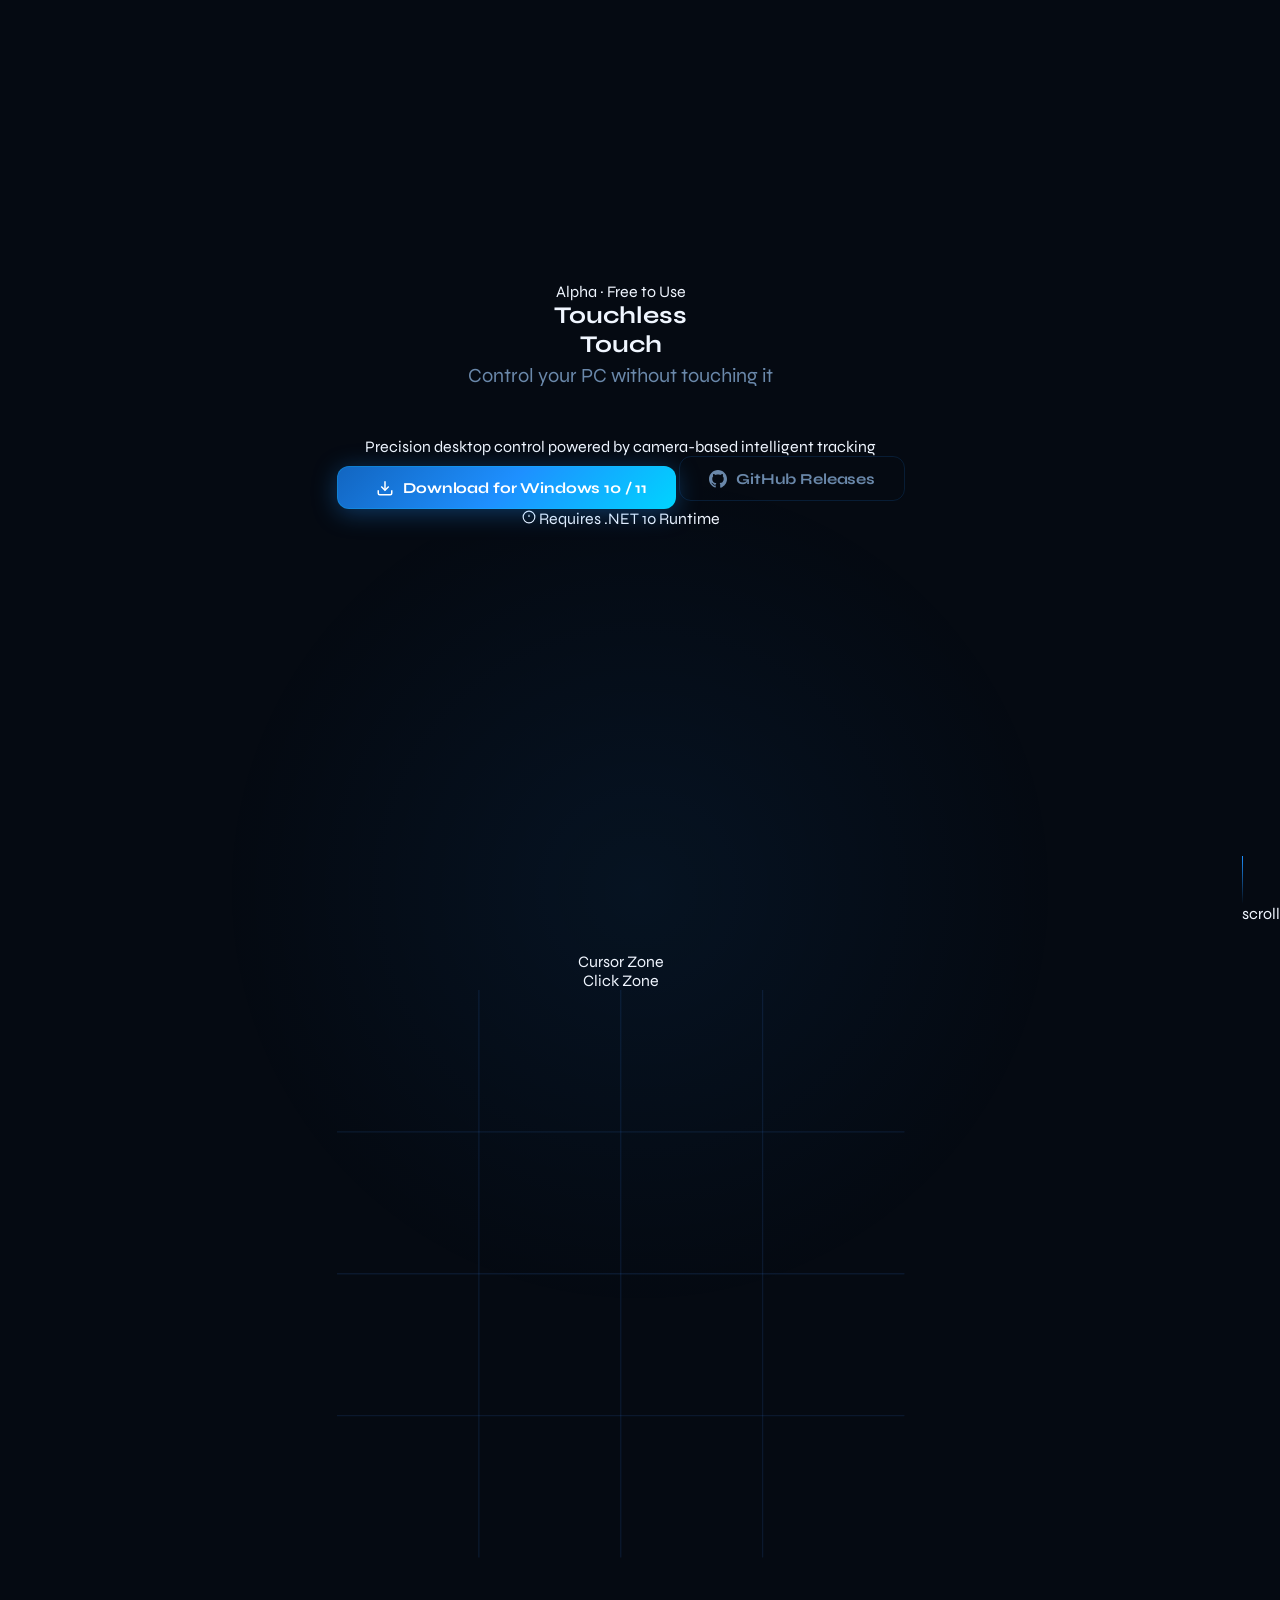
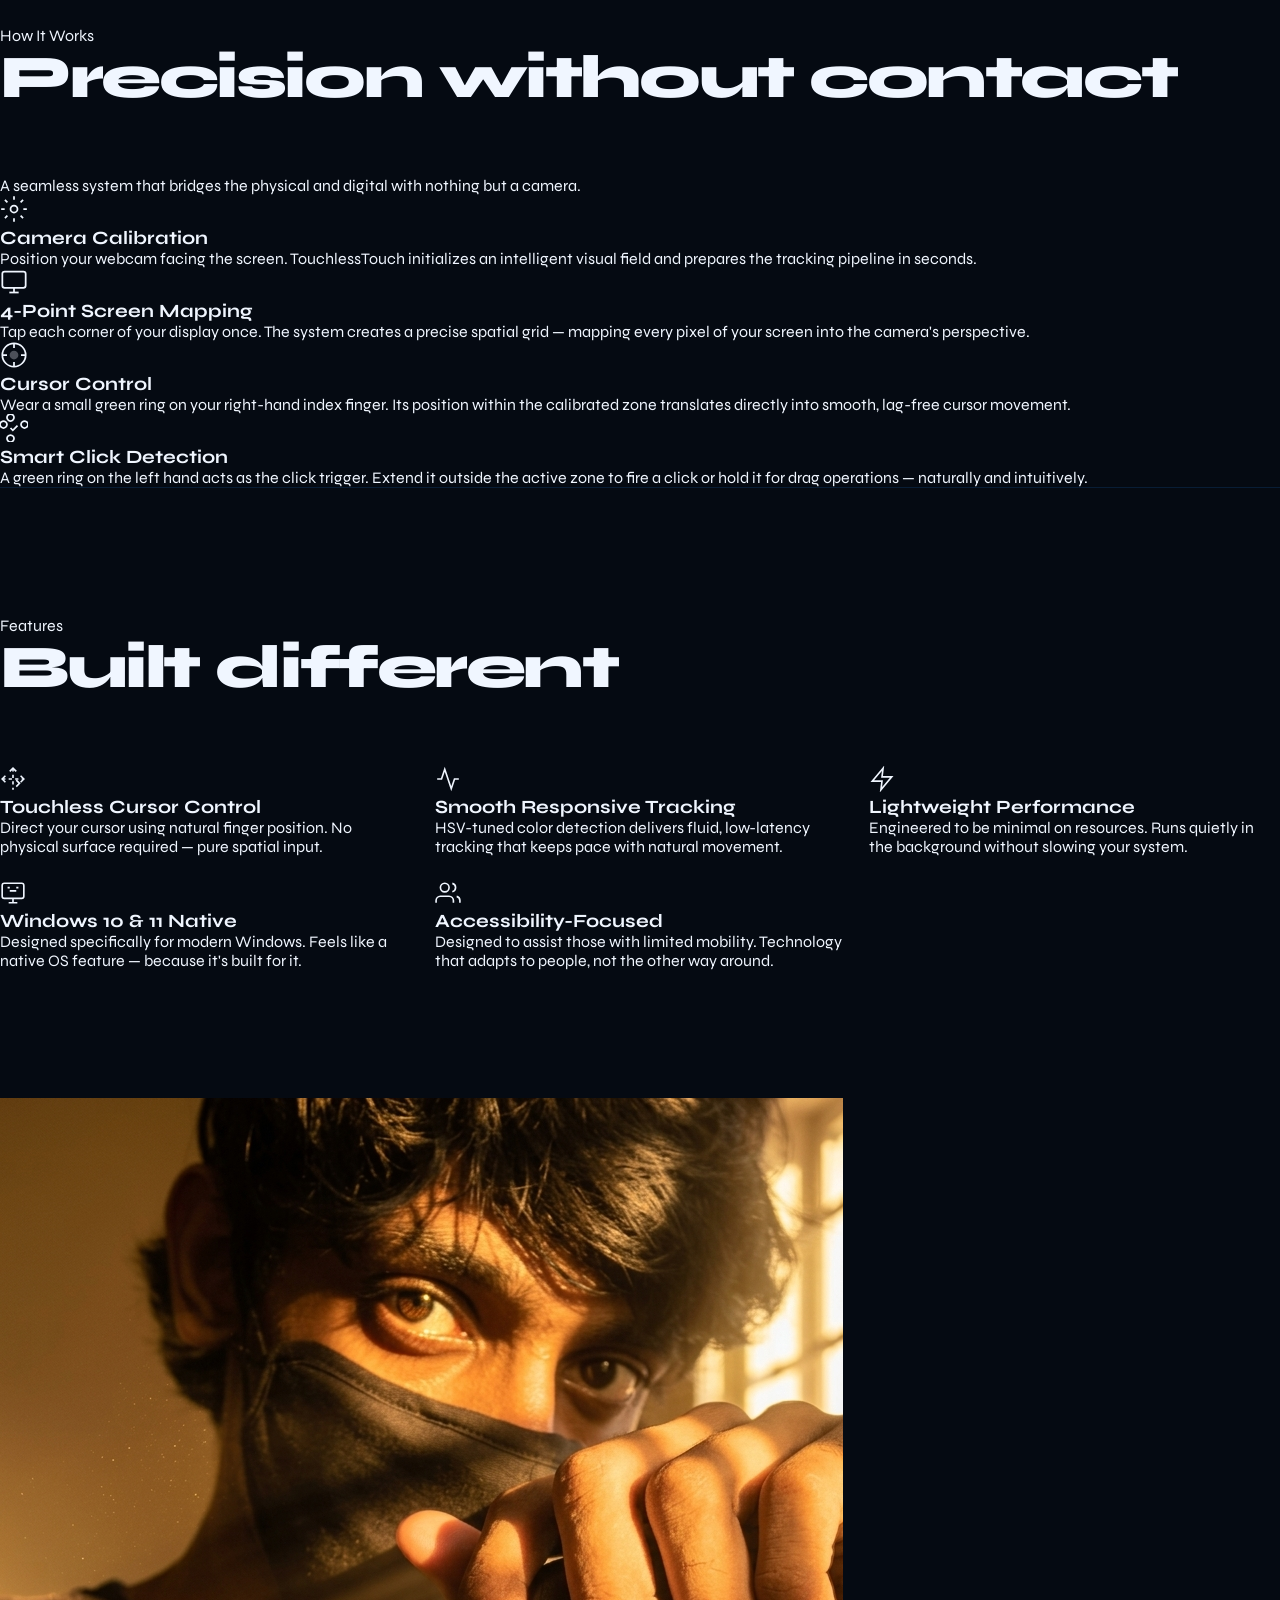
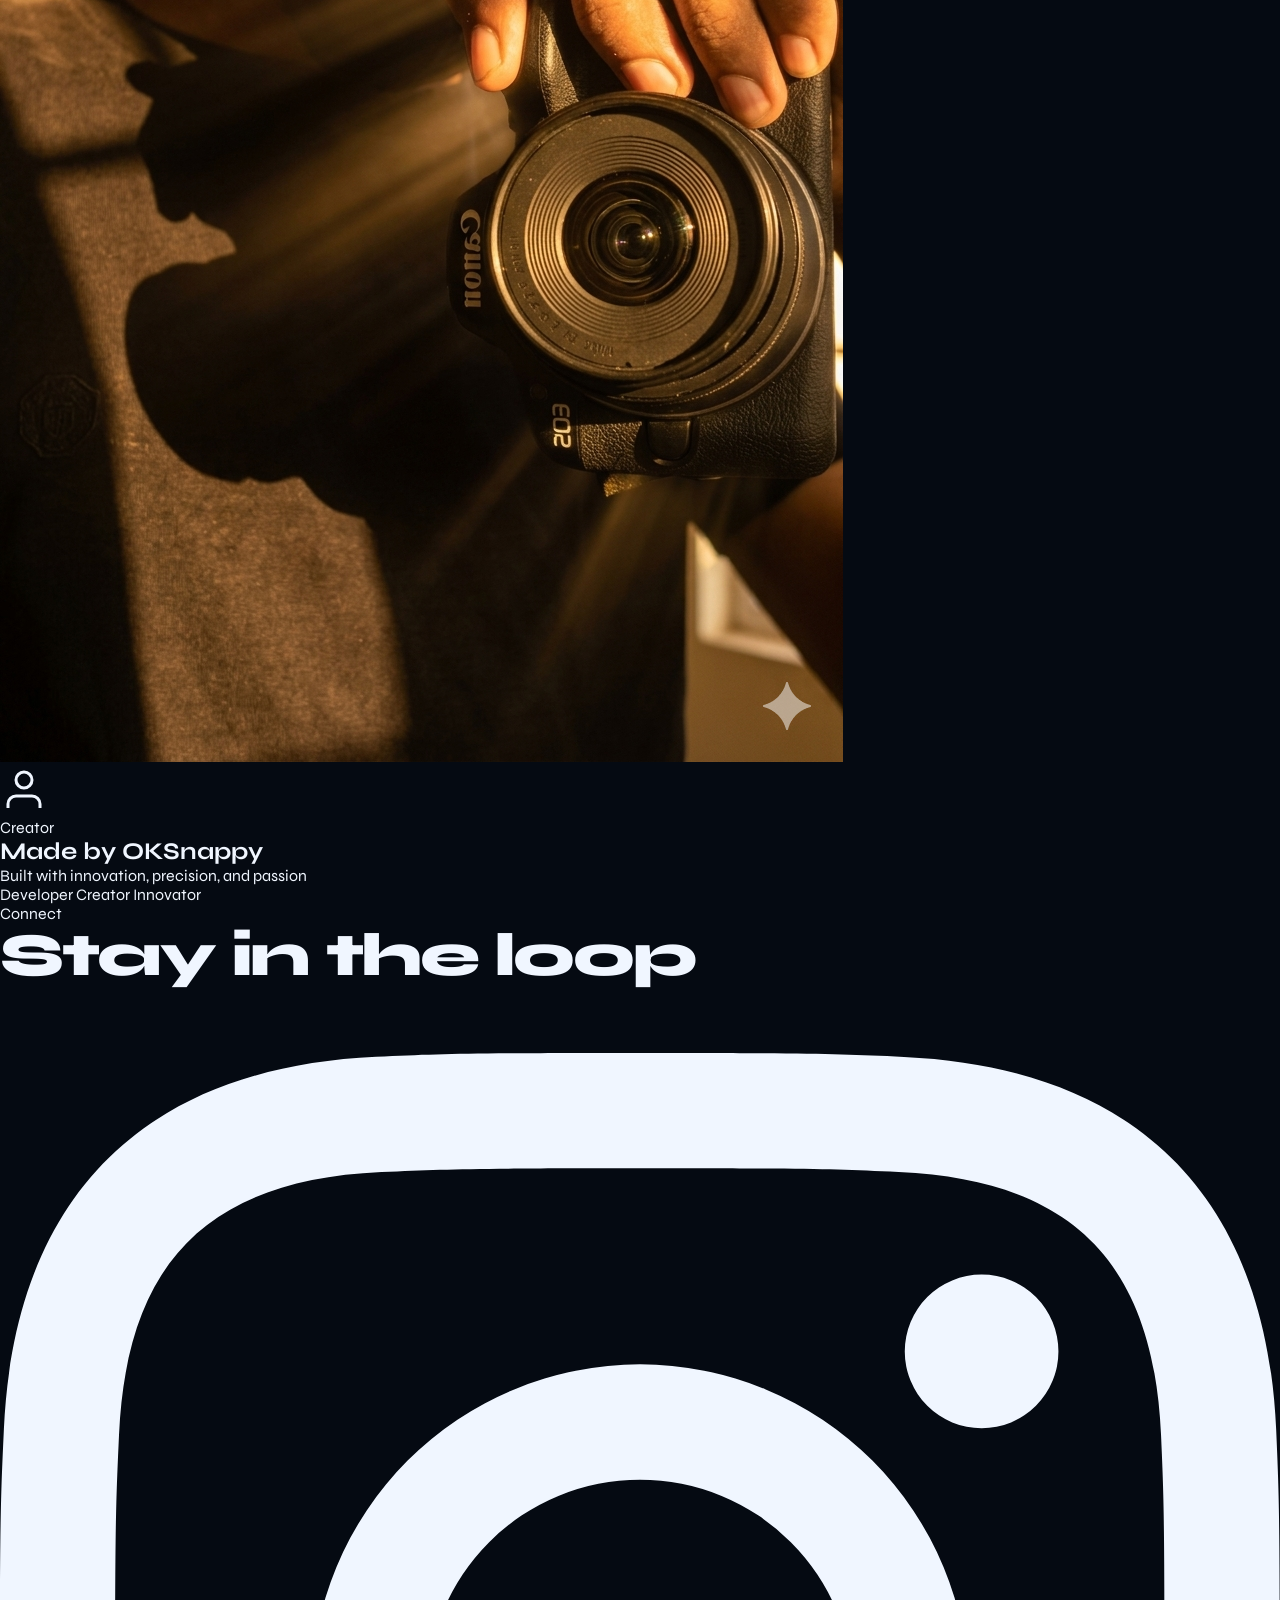
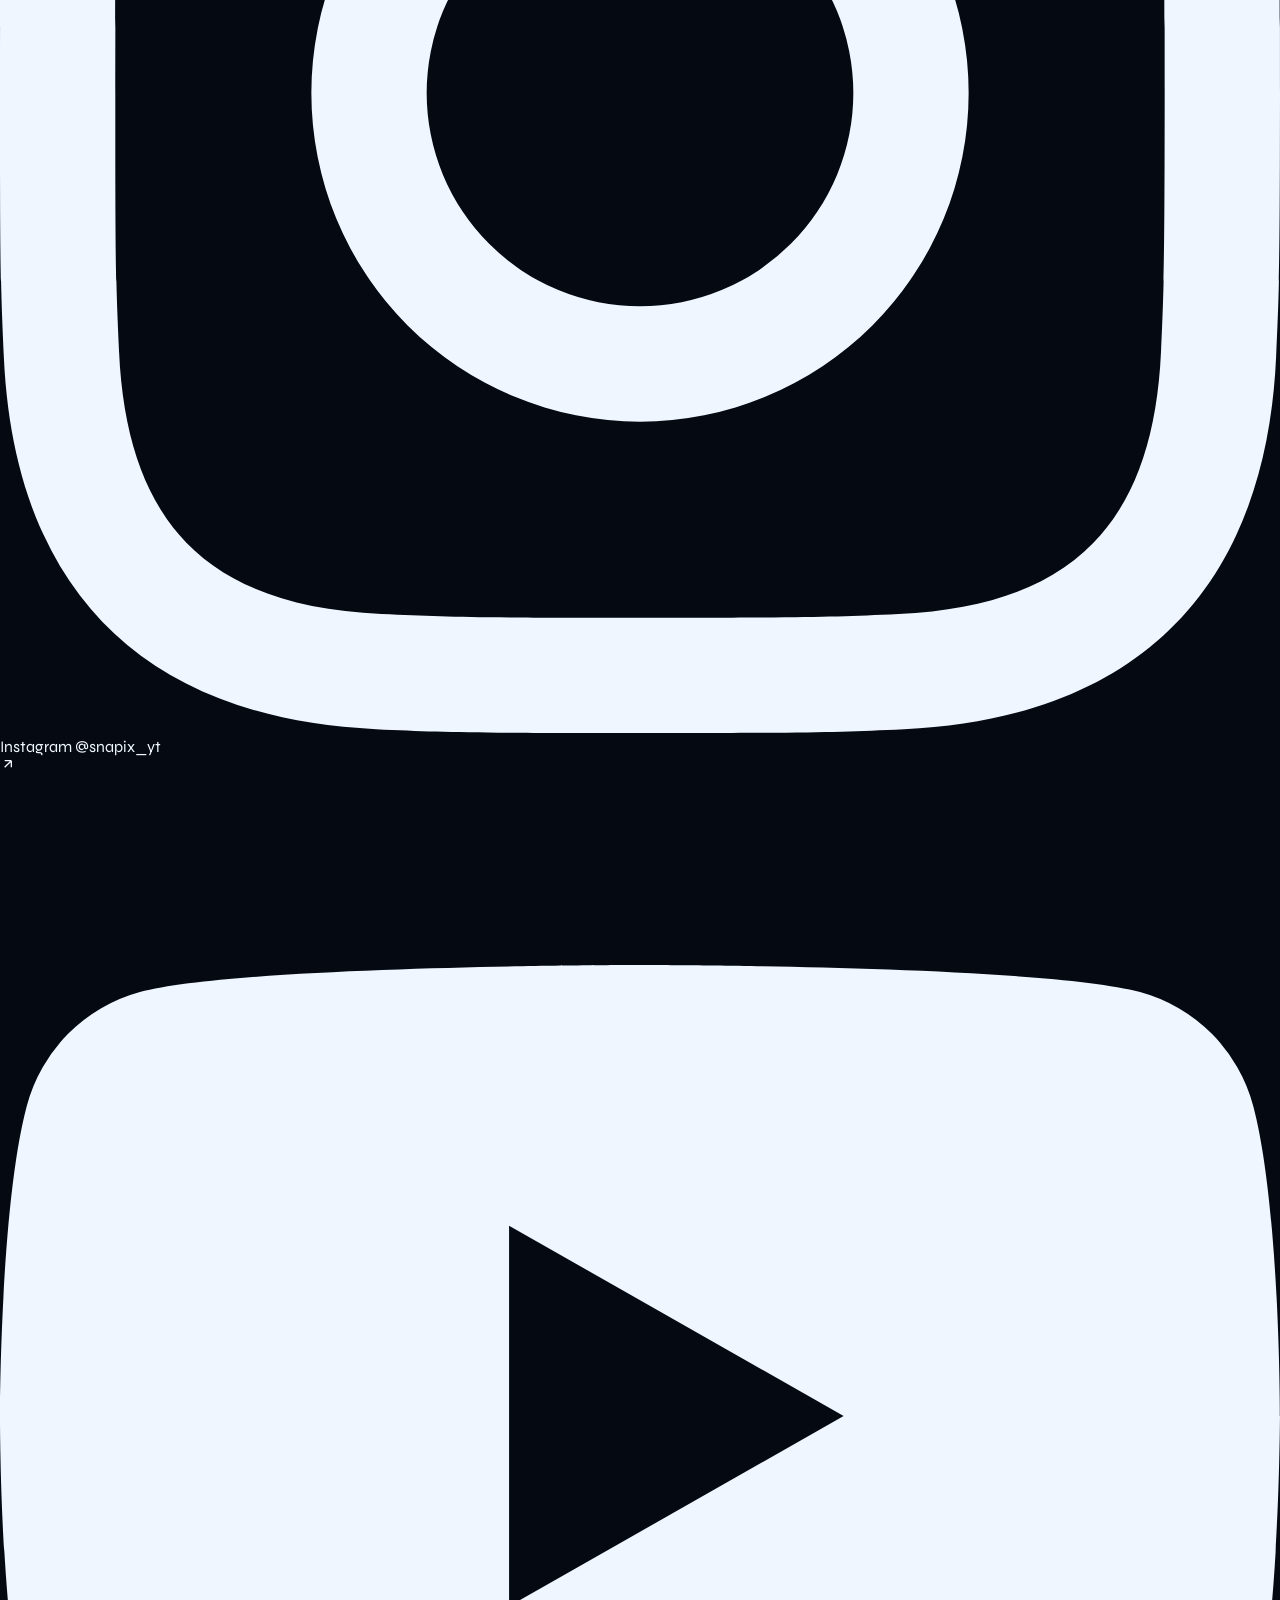
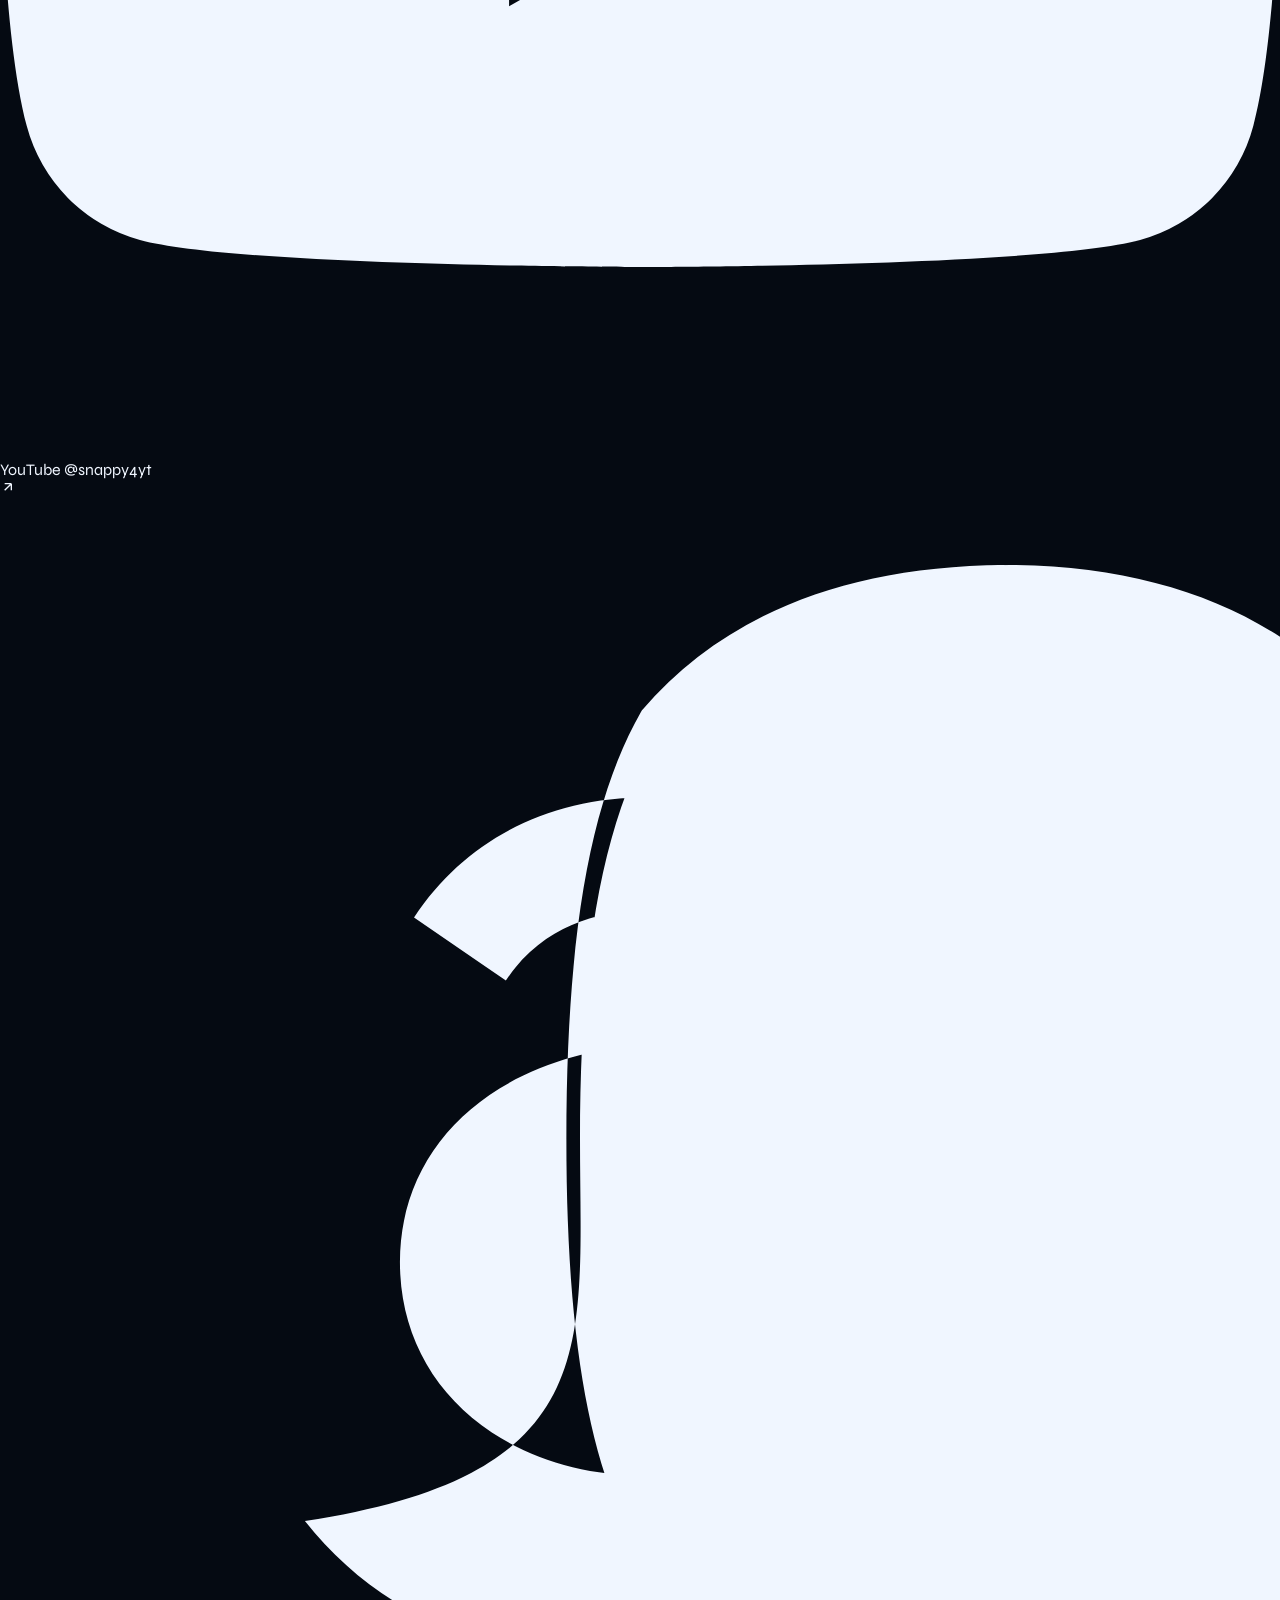
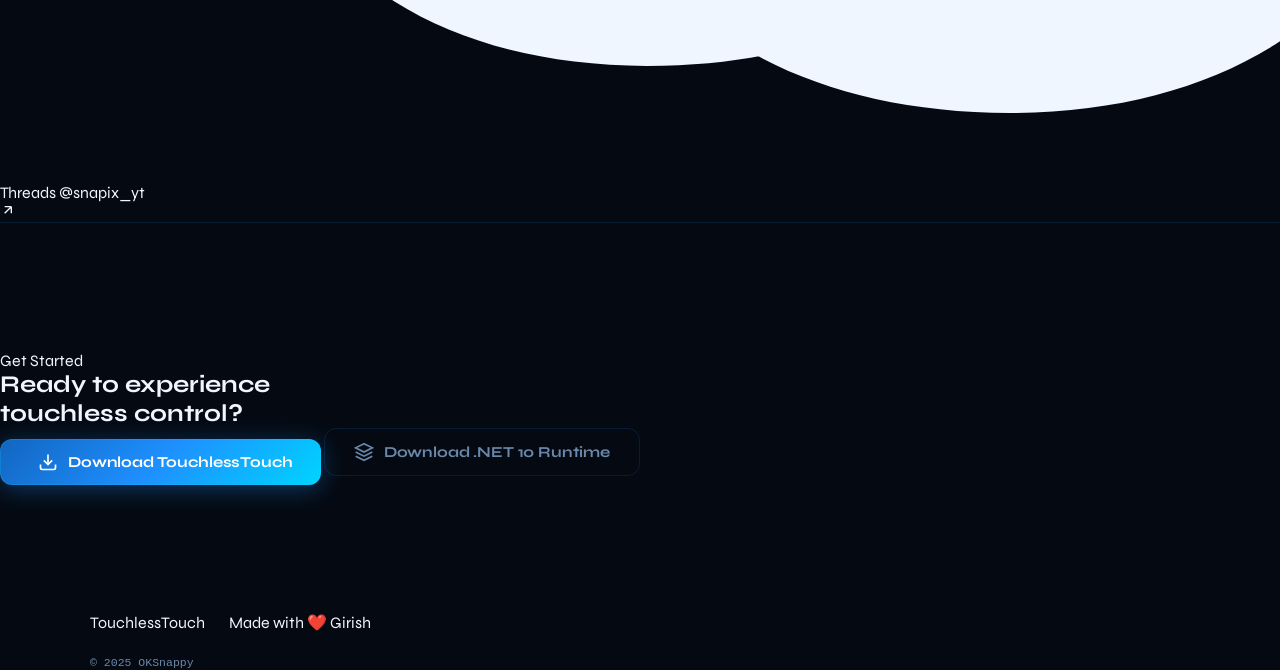
==== commit 535f3272: "Update index.html" ====
--- a/index.html
+++ b/index.html
@@ -4,287 +4,310 @@
   <meta charset="UTF-8" />
   <meta name="viewport" content="width=device-width, initial-scale=1.0" />
   <title>TouchlessTouch — Control Your PC Without Touching It</title>
-  <meta name="description" content="TouchlessTouch lets you control your Windows PC using hand gestures tracked by your webcam. No hardware needed." />
+  <meta name="description" content="Precision desktop control powered by camera-based intelligent tracking. Control your PC without touching it." />
   <link rel="preconnect" href="https://fonts.googleapis.com" />
   <link rel="preconnect" href="https://fonts.gstatic.com" crossorigin />
-  <link href="https://fonts.googleapis.com/css2?family=Syne:wght@400;600;700;800&family=Space+Mono:wght@400;700&display=swap" rel="stylesheet" />
+  <link href="https://fonts.googleapis.com/css2?family=Syne:wght@400;500;600;700;800&family=DM+Sans:ital,opsz,wght@0,9..40,300;0,9..40,400;0,9..40,500;1,9..40,300&display=swap" rel="stylesheet" />
   <link rel="stylesheet" href="style.css" />
 </head>
 <body>
 
-  <!-- ░░░ CURSOR CROSSHAIR ░░░ -->
-  <div id="cursor-h" class="cursor-line cursor-h"></div>
-  <div id="cursor-v" class="cursor-line cursor-v"></div>
-  <div id="cursor-dot"></div>
-
-  <!-- ░░░ CANVAS BACKGROUND ░░░ -->
-  <canvas id="bg-canvas"></canvas>
-
-  <!-- ░░░ CLICK SPARKS CANVAS ░░░ -->
-  <canvas id="spark-canvas"></canvas>
-
-  <!-- ░░░ NAV ░░░ -->
-  <nav id="navbar">
-    <div class="nav-inner">
-      <div class="nav-logo">
-        <span class="logo-tt">TT</span>
-        <span class="logo-name">TouchlessTouch</span>
-      </div>
-      <ul class="nav-links">
-        <li><a href="#about">About</a></li>
-        <li><a href="#features">Features</a></li>
-        <li><a href="#download">Download</a></li>
-      </ul>
-      <a href="https://github.com/Snapix/TouchlessTouch/releases" target="_blank" class="nav-cta">
-        <span>GitHub</span>
-        <svg width="14" height="14" viewBox="0 0 24 24" fill="currentColor"><path d="M12 0C5.37 0 0 5.37 0 12c0 5.31 3.435 9.795 8.205 11.385.6.105.825-.255.825-.57 0-.285-.015-1.23-.015-2.235-3.015.555-3.795-.735-4.035-1.41-.135-.345-.72-1.41-1.23-1.695-.42-.225-1.02-.78-.015-.795.945-.015 1.62.87 1.845 1.23 1.08 1.815 2.805 1.305 3.495.99.105-.78.42-1.305.765-1.605-2.67-.3-5.46-1.335-5.46-5.925 0-1.305.465-2.385 1.23-3.225-.12-.3-.54-1.53.12-3.18 0 0 1.005-.315 3.3 1.23.96-.27 1.98-.405 3-.405s2.04.135 3 .405c2.295-1.56 3.3-1.23 3.3-1.23.66 1.65.24 2.88.12 3.18.765.84 1.23 1.905 1.23 3.225 0 4.605-2.805 5.625-5.475 5.925.435.375.81 1.095.81 2.22 0 1.605-.015 2.895-.015 3.3 0 .315.225.69.825.57A12.02 12.02 0 0 0 24 12c0-6.63-5.37-12-12-12z"/></svg>
-      </a>
-    </div>
-  </nav>
-
-  <!-- ░░░ HERO ░░░ -->
-  <section id="hero">
+  <!-- Ambient cursor light -->
+  <div class="cursor-glow" id="cursorGlow"></div>
+
+  <!-- Canvas for particles -->
+  <canvas id="bgCanvas"></canvas>
+
+  <!-- ─── HERO ──────────────────────────────────────── -->
+  <section class="hero" id="hero">
+    <div class="hero-bg-mesh"></div>
+    <div class="hero-grid-overlay"></div>
+
     <div class="hero-inner">
-      <!-- Glitchy badge -->
-      <div class="hero-badge" data-reveal>
-        <span class="badge-dot"></span>
-        <span class="badge-text" id="decrypt-badge">v1.0 · BETA RELEASE</span>
-      </div>
-
-      <!-- Title with blur reveal -->
-      <h1 class="hero-title" data-reveal>
-        <span class="title-line" id="title-tl">Touchless</span>
-        <span class="title-line accent" id="title-t2">Touch</span>
-      </h1>
-
-      <!-- Subtitle -->
-      <p class="hero-sub" data-reveal>
-        Control your PC <em>without touching it.</em>
-        <br/>Pure camera. Pure gesture. Zero hardware.
-      </p>
-
-      <!-- Buttons -->
-      <div class="hero-btns" data-reveal>
-        <a href="https://github.com/Snapix/TouchlessTouch/releases" target="_blank" class="btn btn-primary" id="dl-btn">
-          <span class="btn-glow"></span>
-          <svg width="18" height="18" viewBox="0 0 24 24" fill="none" stroke="currentColor" stroke-width="2.5"><path d="M21 15v4a2 2 0 0 1-2 2H5a2 2 0 0 1-2-2v-4"/><polyline points="7 10 12 15 17 10"/><line x1="12" y1="15" x2="12" y2="3"/></svg>
-          Download for Windows 10 / 11
+      <!-- Left: Text -->
+      <div class="hero-text" id="heroText">
+        <div class="badge reveal-up delay-0">
+          <span class="badge-dot"></span>
+          Alpha · Free to Use
+        </div>
+
+        <h1 class="hero-heading reveal-up delay-1">
+          <span class="word">Touchless</span><br />
+          <span class="word accent-word">Touch</span>
+        </h1>
+
+        <p class="hero-sub reveal-up delay-2">
+          Control your PC without touching it
+        </p>
+
+        <p class="hero-micro reveal-up delay-3">
+          Precision desktop control powered by camera-based intelligent tracking
+        </p>
+
+        <div class="hero-buttons reveal-up delay-4">
+          <a href="https://github.com/Snapix/TouchlessTouch/releases" class="btn btn-primary" target="_blank" rel="noopener">
+            <span class="btn-shine"></span>
+            <svg width="18" height="18" viewBox="0 0 24 24" fill="none" stroke="currentColor" stroke-width="2"><path d="M21 15v4a2 2 0 0 1-2 2H5a2 2 0 0 1-2-2v-4"/><polyline points="7 10 12 15 17 10"/><line x1="12" y1="15" x2="12" y2="3"/></svg>
+            Download for Windows 10 / 11
+          </a>
+          <a href="https://github.com/Snapix/TouchlessTouch/releases" class="btn btn-ghost" target="_blank" rel="noopener">
+            <svg width="18" height="18" viewBox="0 0 24 24" fill="currentColor"><path d="M12 0C5.37 0 0 5.37 0 12c0 5.3 3.438 9.8 8.205 11.387.6.113.82-.258.82-.577 0-.285-.01-1.04-.015-2.04-3.338.724-4.042-1.61-4.042-1.61C4.422 18.07 3.633 17.7 3.633 17.7c-1.087-.744.084-.729.084-.729 1.205.084 1.838 1.236 1.838 1.236 1.07 1.835 2.809 1.305 3.495.998.108-.776.417-1.305.76-1.605-2.665-.3-5.466-1.332-5.466-5.93 0-1.31.465-2.38 1.235-3.22-.135-.303-.54-1.523.105-3.176 0 0 1.005-.322 3.3 1.23.96-.267 1.98-.399 3-.405 1.02.006 2.04.138 3 .405 2.28-1.552 3.285-1.23 3.285-1.23.645 1.653.24 2.873.12 3.176.765.84 1.23 1.91 1.23 3.22 0 4.61-2.805 5.625-5.475 5.92.42.36.81 1.096.81 2.22 0 1.606-.015 2.896-.015 3.286 0 .315.21.69.825.57C20.565 21.795 24 17.295 24 12c0-6.63-5.37-12-12-12"/></svg>
+            GitHub Releases
+          </a>
+        </div>
+
+        <p class="sys-req reveal-up delay-5">
+          <svg width="14" height="14" viewBox="0 0 24 24" fill="none" stroke="currentColor" stroke-width="2"><circle cx="12" cy="12" r="10"/><line x1="12" y1="8" x2="12" y2="12"/><line x1="12" y1="16" x2="12.01" y2="16"/></svg>
+          Requires .NET 10 Runtime
+        </p>
+      </div>
+
+      <!-- Right: Abstract visual -->
+      <div class="hero-visual" id="heroVisual">
+        <div class="vis-container">
+          <div class="vis-ring vis-ring-1"></div>
+          <div class="vis-ring vis-ring-2"></div>
+          <div class="vis-ring vis-ring-3"></div>
+          <div class="vis-core">
+            <div class="vis-core-inner"></div>
+            <div class="vis-pulse"></div>
+          </div>
+          <div class="vis-orbit vis-orbit-1">
+            <div class="vis-dot vis-dot-green"></div>
+          </div>
+          <div class="vis-orbit vis-orbit-2">
+            <div class="vis-dot vis-dot-blue"></div>
+          </div>
+          <canvas id="visCanvas" width="420" height="420"></canvas>
+        </div>
+        <div class="vis-label vis-label-1">Cursor Zone</div>
+        <div class="vis-label vis-label-2">Click Zone</div>
+        <div class="vis-lines">
+          <svg viewBox="0 0 420 420" fill="none" xmlns="http://www.w3.org/2000/svg">
+            <line x1="0" y1="105" x2="420" y2="105" stroke="rgba(59,130,246,0.12)" stroke-width="1"/>
+            <line x1="0" y1="210" x2="420" y2="210" stroke="rgba(59,130,246,0.12)" stroke-width="1"/>
+            <line x1="0" y1="315" x2="420" y2="315" stroke="rgba(59,130,246,0.12)" stroke-width="1"/>
+            <line x1="105" y1="0" x2="105" y2="420" stroke="rgba(59,130,246,0.12)" stroke-width="1"/>
+            <line x1="210" y1="0" x2="210" y2="420" stroke="rgba(59,130,246,0.12)" stroke-width="1"/>
+            <line x1="315" y1="0" x2="315" y2="420" stroke="rgba(59,130,246,0.12)" stroke-width="1"/>
+          </svg>
+        </div>
+      </div>
+    </div>
+
+    <div class="hero-scroll-hint">
+      <div class="scroll-line"></div>
+      <span>scroll</span>
+    </div>
+  </section>
+
+  <!-- ─── HOW IT WORKS ──────────────────────────────── -->
+  <section class="how-it-works section-pad" id="howItWorks">
+    <div class="section-glow section-glow-left"></div>
+    <div class="container">
+      <div class="section-header reveal-up">
+        <div class="label-tag">How It Works</div>
+        <h2 class="section-title">Precision without contact</h2>
+        <p class="section-desc">A seamless system that bridges the physical and digital with nothing but a camera.</p>
+      </div>
+
+      <div class="steps-grid">
+        <div class="step-card reveal-side delay-0" data-step="01">
+          <div class="step-icon">
+            <svg width="28" height="28" viewBox="0 0 24 24" fill="none" stroke="currentColor" stroke-width="1.5"><circle cx="12" cy="12" r="3"/><path d="M12 1v3M12 20v3M4.22 4.22l2.12 2.12M17.66 17.66l2.12 2.12M1 12h3M20 12h3M4.22 19.78l2.12-2.12M17.66 6.34l2.12-2.12"/></svg>
+          </div>
+          <h3>Camera Calibration</h3>
+          <p>Position your webcam facing the screen. TouchlessTouch initializes an intelligent visual field and prepares the tracking pipeline in seconds.</p>
+        </div>
+
+        <div class="step-card reveal-side delay-1" data-step="02">
+          <div class="step-icon">
+            <svg width="28" height="28" viewBox="0 0 24 24" fill="none" stroke="currentColor" stroke-width="1.5"><rect x="2" y="3" width="20" height="14" rx="2" ry="2"/><line x1="8" y1="21" x2="16" y2="21"/><line x1="12" y1="17" x2="12" y2="21"/></svg>
+          </div>
+          <h3>4-Point Screen Mapping</h3>
+          <p>Tap each corner of your display once. The system creates a precise spatial grid — mapping every pixel of your screen into the camera's perspective.</p>
+        </div>
+
+        <div class="step-card reveal-side delay-2" data-step="03">
+          <div class="step-icon">
+            <svg width="28" height="28" viewBox="0 0 24 24" fill="none" stroke="currentColor" stroke-width="1.5"><circle cx="12" cy="12" r="10"/><circle cx="12" cy="12" r="3" fill="currentColor" opacity=".3"/><path d="M12 2v4M12 18v4M2 12h4M18 12h4"/></svg>
+          </div>
+          <h3>Cursor Control</h3>
+          <p>Wear a small green ring on your right-hand index finger. Its position within the calibrated zone translates directly into smooth, lag-free cursor movement.</p>
+        </div>
+
+        <div class="step-card reveal-side delay-3" data-step="04">
+          <div class="step-icon">
+            <svg width="28" height="28" viewBox="0 0 24 24" fill="none" stroke="currentColor" stroke-width="1.5"><path d="M9 12l2 2 4-4"/><path d="M21 12c-1 0-3-1-3-3s2-3 3-3 3 1 3 3-2 3-3 3"/><path d="M3 12c1 0 3-1 3-3S4 6 3 6 0 7 0 9s2 3 3 3"/><path d="M12 21c0-1-1-3-3-3s-3 2-3 3 1 3 3 3 3-2 3-3"/><path d="M12 3c0 1-1 3-3 3S6 4 6 3s1-3 3-3 3 2 3 3"/></svg>
+          </div>
+          <h3>Smart Click Detection</h3>
+          <p>A green ring on the left hand acts as the click trigger. Extend it outside the active zone to fire a click or hold it for drag operations — naturally and intuitively.</p>
+        </div>
+      </div>
+    </div>
+  </section>
+
+  <!-- ─── FEATURES ──────────────────────────────────── -->
+  <section class="features section-pad" id="features">
+    <div class="section-glow section-glow-right"></div>
+    <div class="container">
+      <div class="section-header reveal-up">
+        <div class="label-tag">Features</div>
+        <h2 class="section-title">Built different</h2>
+      </div>
+
+      <div class="features-grid">
+        <div class="feat-card reveal-scale delay-0">
+          <div class="feat-card-glow"></div>
+          <div class="feat-icon">
+            <svg width="26" height="26" viewBox="0 0 24 24" fill="none" stroke="currentColor" stroke-width="1.5"><path d="M5 9l-3 3 3 3"/><path d="M9 5l3-3 3 3"/><path d="M15 19l3-3-3-3"/><path d="M19 9l3 3-3 3"/><line x1="2" y1="12" x2="22" y2="12" stroke-dasharray="3 3"/><line x1="12" y1="2" x2="12" y2="22" stroke-dasharray="3 3"/></svg>
+          </div>
+          <h3>Touchless Cursor Control</h3>
+          <p>Direct your cursor using natural finger position. No physical surface required — pure spatial input.</p>
+        </div>
+
+        <div class="feat-card reveal-scale delay-1">
+          <div class="feat-card-glow"></div>
+          <div class="feat-icon">
+            <svg width="26" height="26" viewBox="0 0 24 24" fill="none" stroke="currentColor" stroke-width="1.5"><polyline points="22 12 18 12 15 21 9 3 6 12 2 12"/></svg>
+          </div>
+          <h3>Smooth Responsive Tracking</h3>
+          <p>HSV-tuned color detection delivers fluid, low-latency tracking that keeps pace with natural movement.</p>
+        </div>
+
+        <div class="feat-card reveal-scale delay-2">
+          <div class="feat-card-glow"></div>
+          <div class="feat-icon">
+            <svg width="26" height="26" viewBox="0 0 24 24" fill="none" stroke="currentColor" stroke-width="1.5"><path d="M13 2L3 14h9l-1 8 10-12h-9l1-8z"/></svg>
+          </div>
+          <h3>Lightweight Performance</h3>
+          <p>Engineered to be minimal on resources. Runs quietly in the background without slowing your system.</p>
+        </div>
+
+        <div class="feat-card reveal-scale delay-3">
+          <div class="feat-card-glow"></div>
+          <div class="feat-icon">
+            <svg width="26" height="26" viewBox="0 0 24 24" fill="none" stroke="currentColor" stroke-width="1.5"><rect x="2" y="3" width="20" height="14" rx="2"/><path d="M8 21h8M12 17v4"/><path d="M9 10h6M7 7h2M15 7h2"/></svg>
+          </div>
+          <h3>Windows 10 & 11 Native</h3>
+          <p>Designed specifically for modern Windows. Feels like a native OS feature — because it's built for it.</p>
+        </div>
+
+        <div class="feat-card reveal-scale delay-4">
+          <div class="feat-card-glow"></div>
+          <div class="feat-icon">
+            <svg width="26" height="26" viewBox="0 0 24 24" fill="none" stroke="currentColor" stroke-width="1.5"><path d="M17 21v-2a4 4 0 0 0-4-4H5a4 4 0 0 0-4 4v2"/><circle cx="9" cy="7" r="4"/><path d="M23 21v-2a4 4 0 0 0-3-3.87"/><path d="M16 3.13a4 4 0 0 1 0 7.75"/></svg>
+          </div>
+          <h3>Accessibility-Focused</h3>
+          <p>Designed to assist those with limited mobility. Technology that adapts to people, not the other way around.</p>
+        </div>
+      </div>
+    </div>
+  </section>
+
+  <!-- ─── CREATOR ────────────────────────────────────── -->
+  <section class="creator section-pad" id="creator">
+    <div class="container">
+      <div class="creator-card reveal-up">
+        <div class="creator-bg-blur"></div>
+        <div class="creator-avatar-wrap">
+          <div class="creator-avatar-ring"></div>
+          <div class="creator-avatar-pulse"></div>
+          <img src="profile.jpeg" alt="OKSnappy" class="creator-avatar" onerror="this.style.display='none';this.nextElementSibling.style.display='flex'" />
+          <div class="creator-avatar-fallback">
+            <svg width="48" height="48" viewBox="0 0 24 24" fill="none" stroke="currentColor" stroke-width="1.5"><path d="M20 21v-2a4 4 0 0 0-4-4H8a4 4 0 0 0-4 4v2"/><circle cx="12" cy="7" r="4"/></svg>
+          </div>
+        </div>
+        <div class="creator-info">
+          <div class="label-tag">Creator</div>
+          <h2>Made by OKSnappy</h2>
+          <p>Built with innovation, precision, and passion</p>
+          <div class="creator-tags">
+            <span>Developer</span>
+            <span>Creator</span>
+            <span>Innovator</span>
+          </div>
+        </div>
+        <div class="creator-deco">
+          <div class="deco-ring deco-ring-1"></div>
+          <div class="deco-ring deco-ring-2"></div>
+        </div>
+      </div>
+    </div>
+  </section>
+
+  <!-- ─── SOCIAL ─────────────────────────────────────── -->
+  <section class="social-section section-pad" id="social">
+    <div class="container">
+      <div class="section-header reveal-up">
+        <div class="label-tag">Connect</div>
+        <h2 class="section-title">Stay in the loop</h2>
+      </div>
+      <div class="social-grid">
+        <a href="https://instagram.com/snapix_yt" class="social-card reveal-scale delay-0" target="_blank" rel="noopener">
+          <div class="social-card-glow" style="--sg: #e1306c"></div>
+          <svg class="social-icon" viewBox="0 0 24 24" fill="currentColor"><path d="M12 2.163c3.204 0 3.584.012 4.85.07 3.252.148 4.771 1.691 4.919 4.919.058 1.265.069 1.645.069 4.849 0 3.205-.012 3.584-.069 4.849-.149 3.225-1.664 4.771-4.919 4.919-1.266.058-1.644.07-4.85.07-3.204 0-3.584-.012-4.849-.07-3.26-.149-4.771-1.699-4.919-4.92-.058-1.265-.07-1.644-.07-4.849 0-3.204.013-3.583.07-4.849.149-3.227 1.664-4.771 4.919-4.919 1.266-.057 1.645-.069 4.849-.069zM12 0C8.741 0 8.333.014 7.053.072 2.695.272.273 2.69.073 7.052.014 8.333 0 8.741 0 12c0 3.259.014 3.668.072 4.948.2 4.358 2.618 6.78 6.98 6.98C8.333 23.986 8.741 24 12 24c3.259 0 3.668-.014 4.948-.072 4.354-.2 6.782-2.618 6.979-6.98.059-1.28.073-1.689.073-4.948 0-3.259-.014-3.667-.072-4.947-.196-4.354-2.617-6.78-6.979-6.98C15.668.014 15.259 0 12 0zm0 5.838a6.162 6.162 0 1 0 0 12.324 6.162 6.162 0 0 0 0-12.324zM12 16a4 4 0 1 1 0-8 4 4 0 0 1 0 8zm6.406-11.845a1.44 1.44 0 1 0 0 2.881 1.44 1.44 0 0 0 0-2.881z"/></svg>
+          <div class="social-text">
+            <span class="social-name">Instagram</span>
+            <span class="social-handle">@snapix_yt</span>
+          </div>
+          <svg class="social-arrow" width="16" height="16" viewBox="0 0 24 24" fill="none" stroke="currentColor" stroke-width="2"><path d="M7 17L17 7M17 7H7M17 7v10"/></svg>
         </a>
-        <a href="https://github.com/Snapix/TouchlessTouch/releases" target="_blank" class="btn btn-ghost">
-          View on GitHub
-          <svg width="14" height="14" viewBox="0 0 24 24" fill="none" stroke="currentColor" stroke-width="2"><path d="M5 12h14M12 5l7 7-7 7"/></svg>
+
+        <a href="https://www.youtube.com/@snappy4yt" class="social-card reveal-scale delay-1" target="_blank" rel="noopener">
+          <div class="social-card-glow" style="--sg: #ff0000"></div>
+          <svg class="social-icon" viewBox="0 0 24 24" fill="currentColor"><path d="M23.498 6.186a3.016 3.016 0 0 0-2.122-2.136C19.505 3.545 12 3.545 12 3.545s-7.505 0-9.377.505A3.017 3.017 0 0 0 .502 6.186C0 8.07 0 12 0 12s0 3.93.502 5.814a3.016 3.016 0 0 0 2.122 2.136c1.871.505 9.376.505 9.376.505s7.505 0 9.377-.505a3.015 3.015 0 0 0 2.122-2.136C24 15.93 24 12 24 12s0-3.93-.502-5.814zM9.545 15.568V8.432L15.818 12l-6.273 3.568z"/></svg>
+          <div class="social-text">
+            <span class="social-name">YouTube</span>
+            <span class="social-handle">@snappy4yt</span>
+          </div>
+          <svg class="social-arrow" width="16" height="16" viewBox="0 0 24 24" fill="none" stroke="currentColor" stroke-width="2"><path d="M7 17L17 7M17 7H7M17 7v10"/></svg>
         </a>
-      </div>
-
-      <p class="hero-req" data-reveal>
-        <svg width="13" height="13" viewBox="0 0 24 24" fill="none" stroke="currentColor" stroke-width="2"><circle cx="12" cy="12" r="10"/><line x1="12" y1="8" x2="12" y2="12"/><line x1="12" y1="16" x2="12.01" y2="16"/></svg>
-        Requires .NET 10 Runtime
-      </p>
-
-      <!-- Scroll hint -->
-      <div class="scroll-hint" data-reveal>
-        <div class="scroll-line"></div>
-        <span>Scroll to explore</span>
-      </div>
-    </div>
-
-    <!-- Floating orbs -->
-    <div class="orb orb-1"></div>
-    <div class="orb orb-2"></div>
-    <div class="orb orb-3"></div>
-
-    <!-- Hero grid overlay -->
-    <div class="hero-grid"></div>
-  </section>
-
-  <!-- ░░░ ABOUT ░░░ -->
-  <section id="about">
-    <div class="section-inner">
-      <div class="section-label" data-reveal>
-        <span class="label-line"></span>
-        <span>HOW IT WORKS</span>
-      </div>
-
-      <h2 class="section-title" data-reveal>
-        Your camera.<br/>Your fingers.<br/><span class="accent">Your control.</span>
-      </h2>
-
-      <!-- Step-by-step reveal timeline -->
-      <div class="about-steps">
-
-        <div class="step" data-step>
-          <div class="step-num">01</div>
-          <div class="step-content">
-            <h3>Position Your Camera</h3>
-            <p>Place your webcam in front of your laptop or monitor screen and launch the TouchlessTouch engine.</p>
-          </div>
-          <div class="step-line"></div>
-        </div>
-
-        <div class="step" data-step>
-          <div class="step-num">02</div>
-          <div class="step-content">
-            <h3>Calibrate the Screen</h3>
-            <p>Click the four corners of your monitor as seen through the camera feed — this maps your physical screen into the tracking space.</p>
-          </div>
-          <div class="step-line"></div>
-        </div>
-
-        <div class="step" data-step>
-          <div class="step-num">03</div>
-          <div class="step-content">
-            <h3>Wear Your Green Rings</h3>
-            <p>Slip on DIY green rings on both index fingers. <strong>Right finger</strong> moves the cursor. <strong>Left finger</strong> triggers clicks.</p>
-          </div>
-          <div class="step-line"></div>
-        </div>
-
-        <div class="step" data-step>
-          <div class="step-num">04</div>
-          <div class="step-content">
-            <h3>Gesture &amp; Go</h3>
-            <p>When the left green finger leaves the calibrated area and returns, it registers as a click or move — based on how long the gesture is held.</p>
-          </div>
-          <div class="step-line"></div>
-        </div>
-
-      </div>
-    </div>
-  </section>
-
-  <!-- ░░░ FEATURES ░░░ -->
-  <section id="features">
-    <div class="section-inner">
-      <div class="section-label" data-reveal>
-        <span class="label-line"></span>
-        <span>CAPABILITIES</span>
-      </div>
-      <h2 class="section-title" data-reveal>
-        Built different.<br/><span class="accent">Works different.</span>
-      </h2>
-
-      <div class="features-grid">
-
-        <div class="feature-card" data-card>
-          <div class="card-icon">
-            <svg width="28" height="28" viewBox="0 0 24 24" fill="none" stroke="currentColor" stroke-width="1.5"><path d="M9 11l3 3L22 4"/><path d="M21 12v7a2 2 0 0 1-2 2H5a2 2 0 0 1-2-2V5a2 2 0 0 1 2-2h11"/></svg>
-          </div>
-          <h3>Touchless Cursor Control</h3>
-          <p>Move your mouse pointer using only hand gestures captured through a standard webcam. No special hardware required.</p>
-          <div class="card-border"></div>
-        </div>
-
-        <div class="feature-card" data-card>
-          <div class="card-icon">
-            <svg width="28" height="28" viewBox="0 0 24 24" fill="none" stroke="currentColor" stroke-width="1.5"><polyline points="22 12 18 12 15 21 9 3 6 12 2 12"/></svg>
-          </div>
-          <h3>Smooth &amp; Responsive Tracking</h3>
-          <p>Real-time color-segmentation tracking that stays accurate and fluid — even under variable lighting conditions.</p>
-          <div class="card-border"></div>
-        </div>
-
-        <div class="feature-card" data-card>
-          <div class="card-icon">
-            <svg width="28" height="28" viewBox="0 0 24 24" fill="none" stroke="currentColor" stroke-width="1.5"><circle cx="12" cy="12" r="3"/><path d="M12 1v4M12 19v4M4.22 4.22l2.83 2.83M16.95 16.95l2.83 2.83M1 12h4M19 12h4M4.22 19.78l2.83-2.83M16.95 7.05l2.83-2.83"/></svg>
-          </div>
-          <h3>Lightweight &amp; Fast</h3>
-          <p>Zero background bloat. Starts instantly, runs lean, and lets your other apps breathe — built for everyday use.</p>
-          <div class="card-border"></div>
-        </div>
-
-        <div class="feature-card" data-card>
-          <div class="card-icon">
-            <svg width="28" height="28" viewBox="0 0 24 24" fill="none" stroke="currentColor" stroke-width="1.5"><rect x="2" y="3" width="20" height="14" rx="2"/><path d="M8 21h8M12 17v4"/></svg>
-          </div>
-          <h3>Designed for Windows 10 &amp; 11</h3>
-          <p>Native Windows experience. Tight OS integration with Fluent-style UI and full compatibility across modern Windows builds.</p>
-          <div class="card-border"></div>
-        </div>
-
-        <div class="feature-card feature-card--wide" data-card>
-          <div class="card-icon">
-            <svg width="28" height="28" viewBox="0 0 24 24" fill="none" stroke="currentColor" stroke-width="1.5"><path d="M17 21v-2a4 4 0 0 0-4-4H5a4 4 0 0 0-4 4v2"/><circle cx="9" cy="7" r="4"/><path d="M23 21v-2a4 4 0 0 0-3-3.87"/><path d="M16 3.13a4 4 0 0 1 0 7.75"/></svg>
-          </div>
-          <h3>Built with Accessibility in Mind</h3>
-          <p>Designed for users who benefit from hands-free interaction — motor impairments, limited mobility, or just a desire for a next-gen interface experience.</p>
-          <div class="card-border"></div>
-        </div>
-
-      </div>
-    </div>
-  </section>
-
-  <!-- ░░░ DOWNLOAD ░░░ -->
-  <section id="download">
-    <div class="download-inner">
-      <!-- Electric border simulation -->
-      <div class="dl-card" data-reveal>
-        <div class="dl-card-glow"></div>
-        <div class="dl-card-content">
-          <div class="section-label">
-            <span class="label-line"></span>
-            <span>GET STARTED</span>
-          </div>
-          <h2 class="dl-title">Ready to go<br/><span class="accent">hands-free?</span></h2>
-          <p class="dl-sub">Download TouchlessTouch and its required runtime. Setup takes under 2 minutes.</p>
-
-          <div class="dl-btns">
-            <a href="https://github.com/Snapix/TouchlessTouch/releases" target="_blank" class="btn btn-primary btn-xl">
-              <span class="btn-glow"></span>
-              <svg width="20" height="20" viewBox="0 0 24 24" fill="none" stroke="currentColor" stroke-width="2.5"><path d="M21 15v4a2 2 0 0 1-2 2H5a2 2 0 0 1-2-2v-4"/><polyline points="7 10 12 15 17 10"/><line x1="12" y1="15" x2="12" y2="3"/></svg>
-              Download TouchlessTouch
-            </a>
-            <a href="https://dotnet.microsoft.com/en-us/download/dotnet/10.0" target="_blank" class="btn btn-outline">
-              <svg width="18" height="18" viewBox="0 0 24 24" fill="none" stroke="currentColor" stroke-width="2"><circle cx="12" cy="12" r="10"/><line x1="2" y1="12" x2="22" y2="12"/><path d="M12 2a15.3 15.3 0 0 1 4 10 15.3 15.3 0 0 1-4 10 15.3 15.3 0 0 1-4-10 15.3 15.3 0 0 1 4-10z"/></svg>
-              Download .NET 10 Runtime
-            </a>
-          </div>
-
-          <p class="dl-note">Open-source · Free forever · Windows 10 / 11</p>
-        </div>
-        <!-- Animated corner brackets -->
-        <span class="corner corner-tl"></span>
-        <span class="corner corner-tr"></span>
-        <span class="corner corner-bl"></span>
-        <span class="corner corner-br"></span>
-      </div>
-    </div>
-
-    <!-- Floating orbs in download section -->
-    <div class="orb orb-dl-1"></div>
-    <div class="orb orb-dl-2"></div>
-  </section>
-
-  <!-- ░░░ FOOTER ░░░ -->
-  <footer id="footer">
-    <div class="footer-inner">
-      <div class="footer-brand">
-        <span class="logo-tt">TT</span>
-        <span class="footer-app-name">TouchlessTouch</span>
-      </div>
-
-      <div class="footer-socials">
-        <!-- Instagram -->
-        <a href="https://instagram.com/snapix_yt" target="_blank" class="social-link" aria-label="Instagram">
-          <svg width="20" height="20" viewBox="0 0 24 24" fill="none" stroke="currentColor" stroke-width="1.8"><rect x="2" y="2" width="20" height="20" rx="5" ry="5"/><path d="M16 11.37A4 4 0 1 1 12.63 8 4 4 0 0 1 16 11.37z"/><line x1="17.5" y1="6.5" x2="17.51" y2="6.5"/></svg>
-          <span>Instagram</span>
+
+        <a href="https://www.threads.com/@snapix_yt" class="social-card reveal-scale delay-2" target="_blank" rel="noopener">
+          <div class="social-card-glow" style="--sg: #ffffff"></div>
+          <svg class="social-icon" viewBox="0 0 192 192" fill="currentColor"><path d="M141.537 88.988a66.667 66.667 0 0 0-2.518-1.143c-1.482-27.307-16.403-42.94-41.457-43.1h-.34c-14.986 0-27.449 6.396-35.12 18.036l13.779 9.452c5.73-8.695 14.724-10.548 21.348-10.548h.23c8.248.053 14.474 2.452 18.502 7.13 2.932 3.405 4.893 8.11 5.864 14.05-7.314-1.244-15.224-1.626-23.68-1.14-23.82 1.371-39.134 15.264-38.105 34.568.522 9.792 5.4 18.216 13.735 23.719 7.047 4.652 16.124 6.927 25.557 6.412 12.458-.683 22.231-5.436 29.049-14.127 5.178-6.6 8.452-15.153 9.899-25.93 5.937 3.583 10.337 8.298 12.767 13.966 4.132 9.635 4.373 25.468-8.546 38.376-11.319 11.308-24.925 16.2-45.488 16.351-22.809-.169-40.06-7.484-51.275-21.742C91.021 146.302 87 127.005 87 96.001c0-31.003 4.021-50.301 13.245-64.371C111.46 17.371 128.711 10.056 151.52 9.887c22.976.17 40.86 7.518 53.164 21.836C212.033 44.498 216 63.831 216 96.001c0 32.169-3.967 51.502-11.316 64.278-12.304 14.318-30.188 21.666-53.164 21.836-23.81-.17-42.058-7.501-54.35-21.836C88.924 147.504 84.958 128.17 84.958 96.001c0-32.17 3.966-51.503 11.312-64.278 12.294-14.335 30.54-21.666 54.35-21.836Z"/></svg>
+          <div class="social-text">
+            <span class="social-name">Threads</span>
+            <span class="social-handle">@snapix_yt</span>
+          </div>
+          <svg class="social-arrow" width="16" height="16" viewBox="0 0 24 24" fill="none" stroke="currentColor" stroke-width="2"><path d="M7 17L17 7M17 7H7M17 7v10"/></svg>
         </a>
-        <!-- YouTube -->
-        <a href="https://www.youtube.com/@snappy4yt" target="_blank" class="social-link" aria-label="YouTube">
-          <svg width="20" height="20" viewBox="0 0 24 24" fill="none" stroke="currentColor" stroke-width="1.8"><path d="M22.54 6.42a2.78 2.78 0 0 0-1.95-1.96C18.88 4 12 4 12 4s-6.88 0-8.59.46A2.78 2.78 0 0 0 1.46 6.42 29 29 0 0 0 1 12a29 29 0 0 0 .46 5.58 2.78 2.78 0 0 0 1.95 1.96C5.12 20 12 20 12 20s6.88 0 8.59-.46a2.78 2.78 0 0 0 1.95-1.96A29 29 0 0 0 23 12a29 29 0 0 0-.46-5.58z"/><polygon points="9.75 15.02 15.5 12 9.75 8.98 9.75 15.02" fill="currentColor" stroke="none"/></svg>
-          <span>YouTube</span>
-        </a>
-        <!-- GitHub -->
-        <a href="https://github.com/Snapix/TouchlessTouch" target="_blank" class="social-link" aria-label="GitHub">
-          <svg width="20" height="20" viewBox="0 0 24 24" fill="currentColor"><path d="M12 0C5.37 0 0 5.37 0 12c0 5.31 3.435 9.795 8.205 11.385.6.105.825-.255.825-.57 0-.285-.015-1.23-.015-2.235-3.015.555-3.795-.735-4.035-1.41-.135-.345-.72-1.41-1.23-1.695-.42-.225-1.02-.78-.015-.795.945-.015 1.62.87 1.845 1.23 1.08 1.815 2.805 1.305 3.495.99.105-.78.42-1.305.765-1.605-2.67-.3-5.46-1.335-5.46-5.925 0-1.305.465-2.385 1.23-3.225-.12-.3-.54-1.53.12-3.18 0 0 1.005-.315 3.3 1.23.96-.27 1.98-.405 3-.405s2.04.135 3 .405c2.295-1.56 3.3-1.23 3.3-1.23.66 1.65.24 2.88.12 3.18.765.84 1.23 1.905 1.23 3.225 0 4.605-2.805 5.625-5.475 5.925.435.375.81 1.095.81 2.22 0 1.605-.015 2.895-.015 3.3 0 .315.225.69.825.57A12.02 12.02 0 0 0 24 12c0-6.63-5.37-12-12-12z"/></svg>
-          <span>GitHub</span>
-        </a>
-      </div>
-
-      <div class="footer-copy">
-        <span>Made by <strong>OKSnappy</strong></span>
-        <span class="footer-divider">·</span>
-        <span>Made with ❤️ Girish</span>
+      </div>
+    </div>
+  </section>
+
+  <!-- ─── DOWNLOAD CTA ───────────────────────────────── -->
+  <section class="download-cta section-pad" id="download">
+    <div class="cta-bg-mesh"></div>
+    <div class="container">
+      <div class="cta-inner reveal-up">
+        <div class="cta-glow-top"></div>
+        <div class="label-tag">Get Started</div>
+        <h2 class="cta-heading">Ready to experience<br /><span class="accent-text">touchless control?</span></h2>
+        <div class="cta-buttons">
+          <a href="https://github.com/Snapix/TouchlessTouch/releases" class="btn btn-primary btn-large" target="_blank" rel="noopener">
+            <span class="btn-shine"></span>
+            <svg width="20" height="20" viewBox="0 0 24 24" fill="none" stroke="currentColor" stroke-width="2"><path d="M21 15v4a2 2 0 0 1-2 2H5a2 2 0 0 1-2-2v-4"/><polyline points="7 10 12 15 17 10"/><line x1="12" y1="15" x2="12" y2="3"/></svg>
+            Download TouchlessTouch
+          </a>
+          <a href="https://dotnet.microsoft.com/en-us/download/dotnet/10.0" class="btn btn-ghost btn-large" target="_blank" rel="noopener">
+            <svg width="20" height="20" viewBox="0 0 24 24" fill="none" stroke="currentColor" stroke-width="2"><path d="M12 2L2 7l10 5 10-5-10-5z"/><path d="M2 17l10 5 10-5M2 12l10 5 10-5"/></svg>
+            Download .NET 10 Runtime
+          </a>
+        </div>
+        <div class="cta-glow-bottom"></div>
+      </div>
+    </div>
+  </section>
+
+  <!-- ─── FOOTER ─────────────────────────────────────── -->
+  <footer class="footer">
+    <div class="container">
+      <div class="footer-inner">
+        <span class="footer-logo">TouchlessTouch</span>
+        <span class="footer-love">Made with ❤️ Girish</span>
+        <span class="footer-copy">© 2025 OKSnappy</span>
       </div>
     </div>
   </footer>
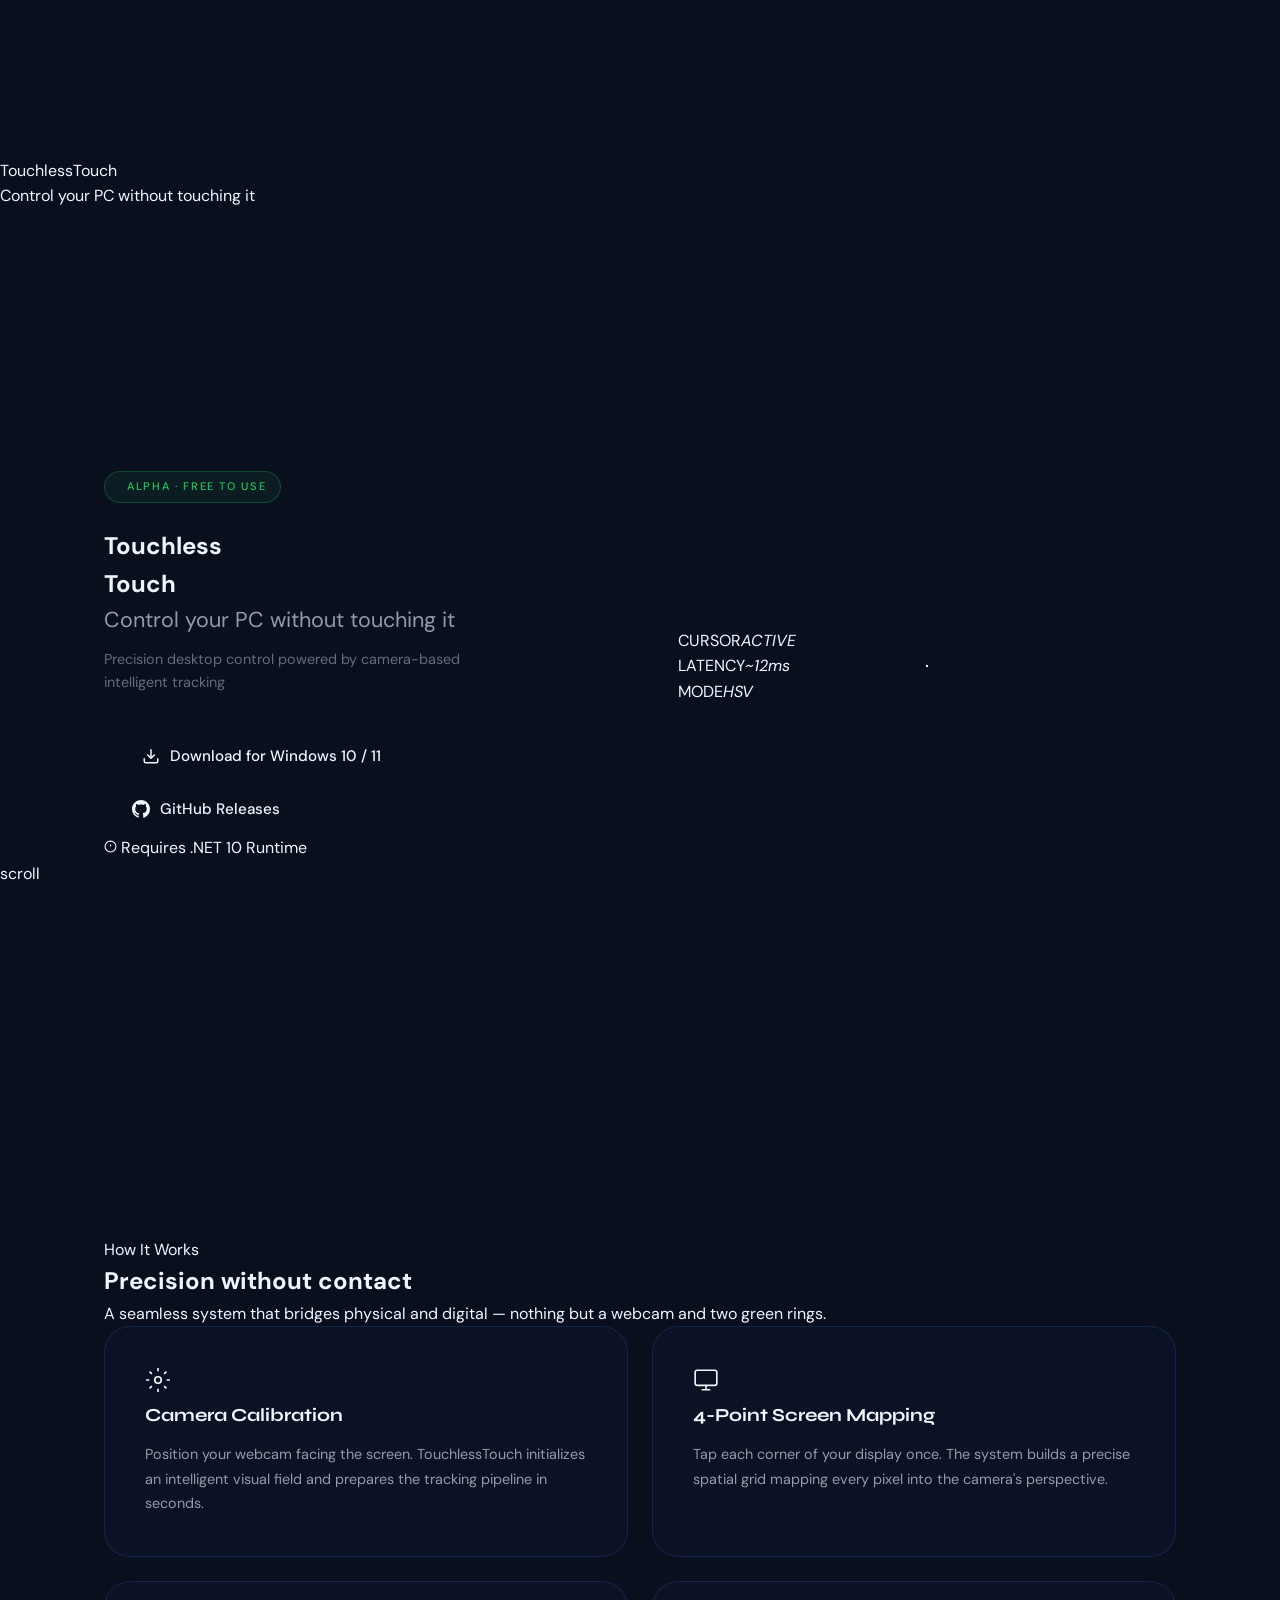
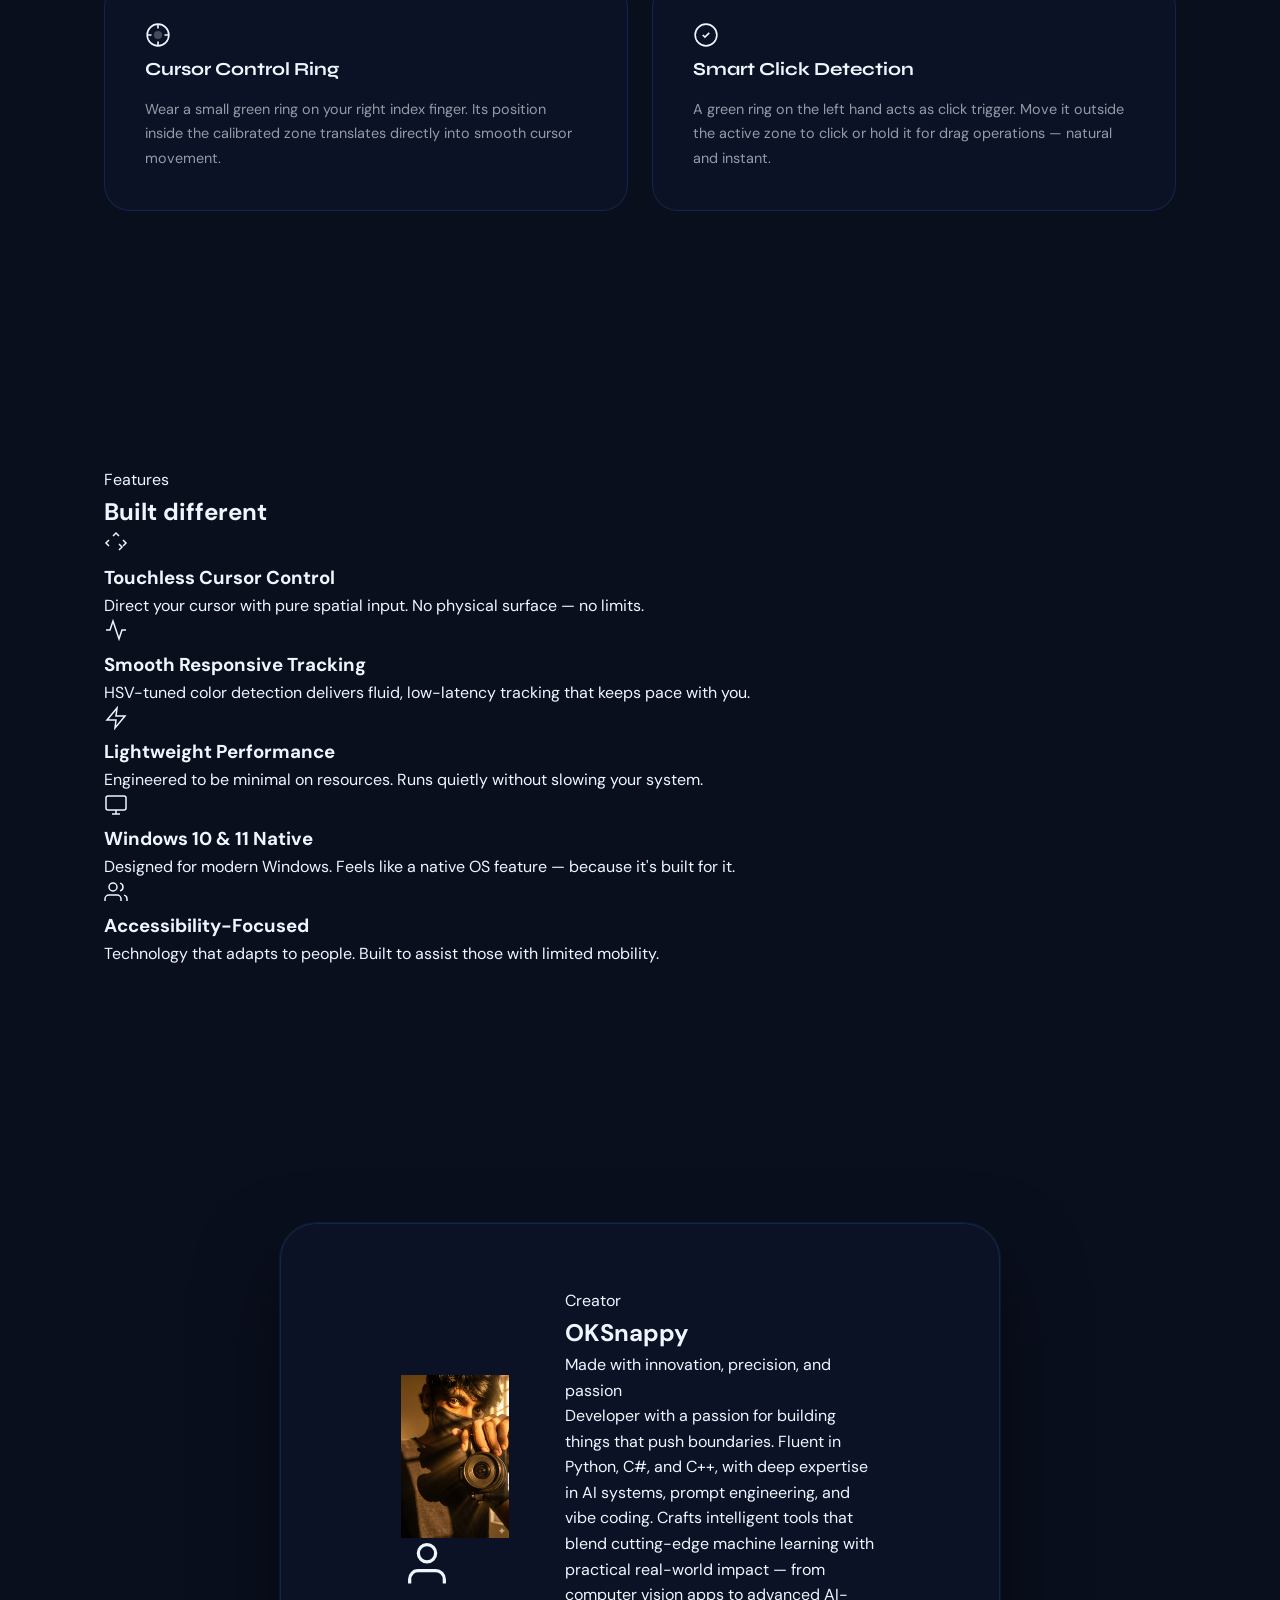
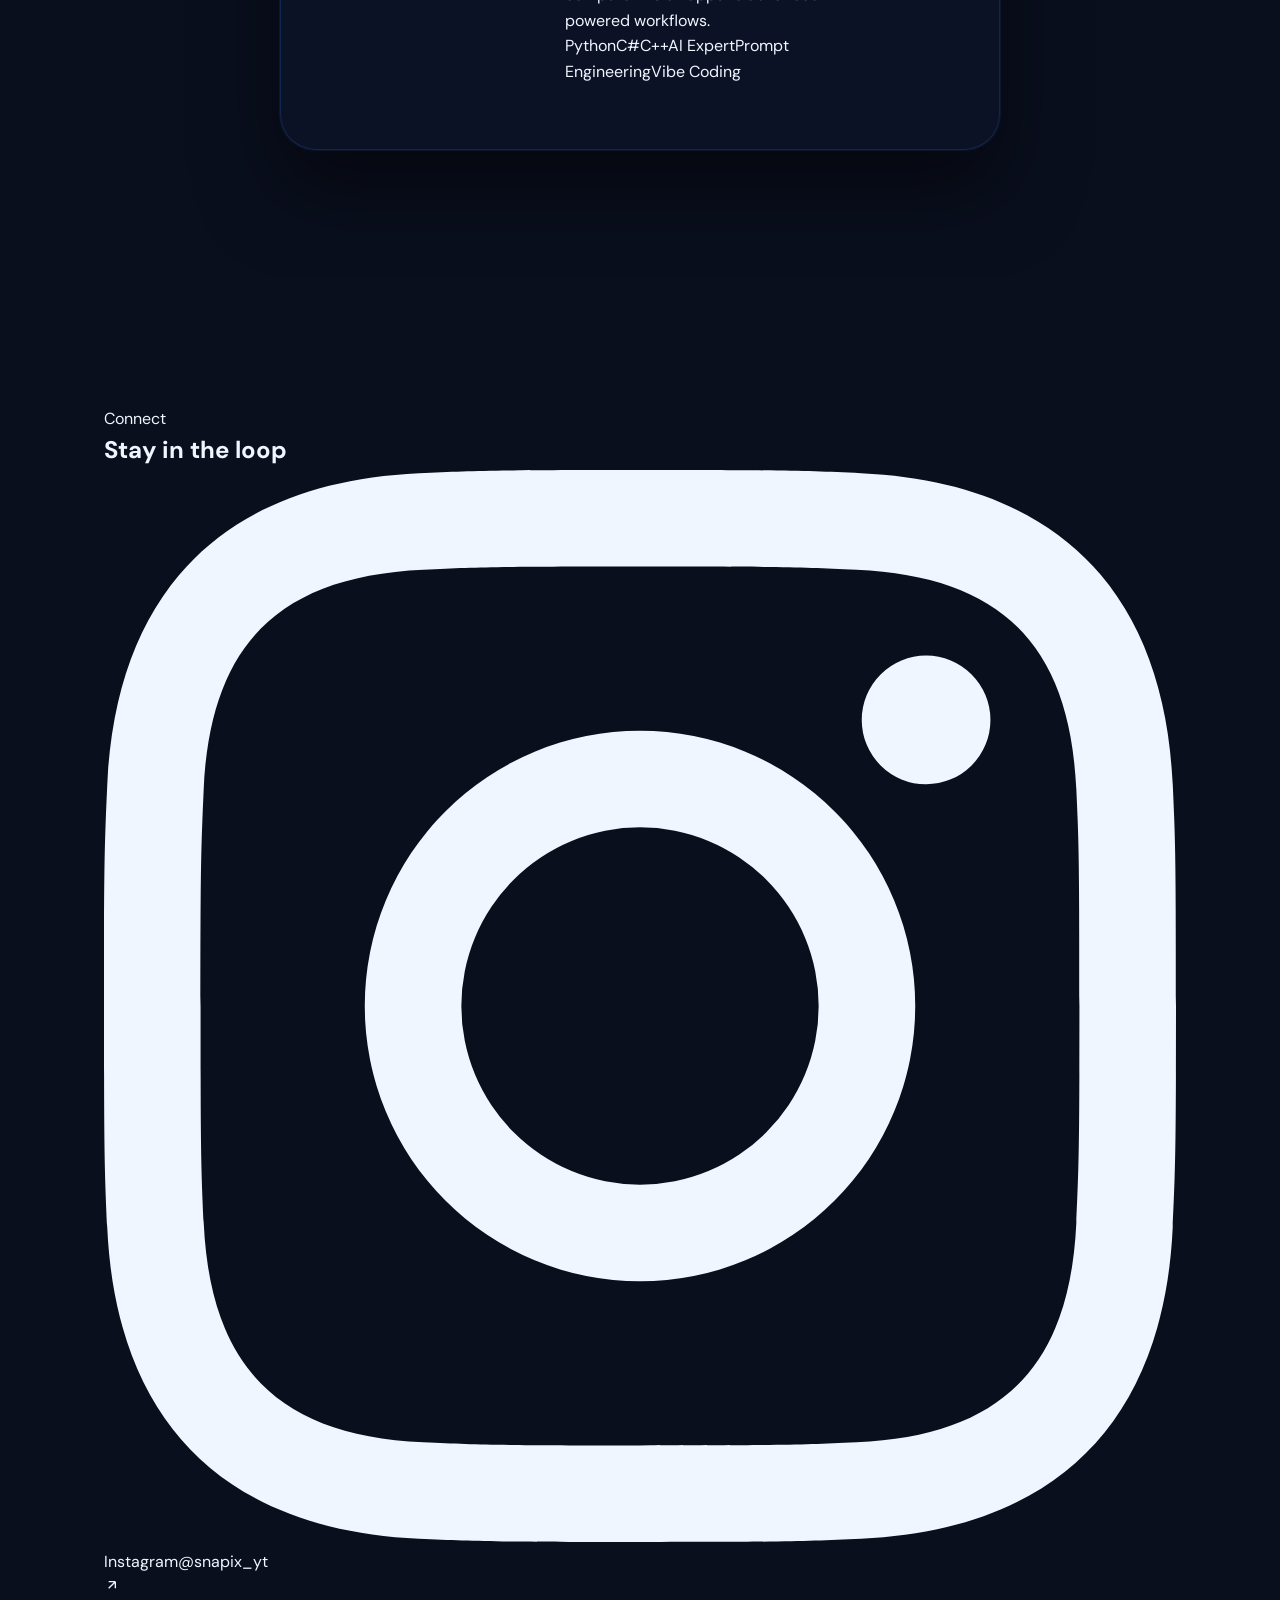
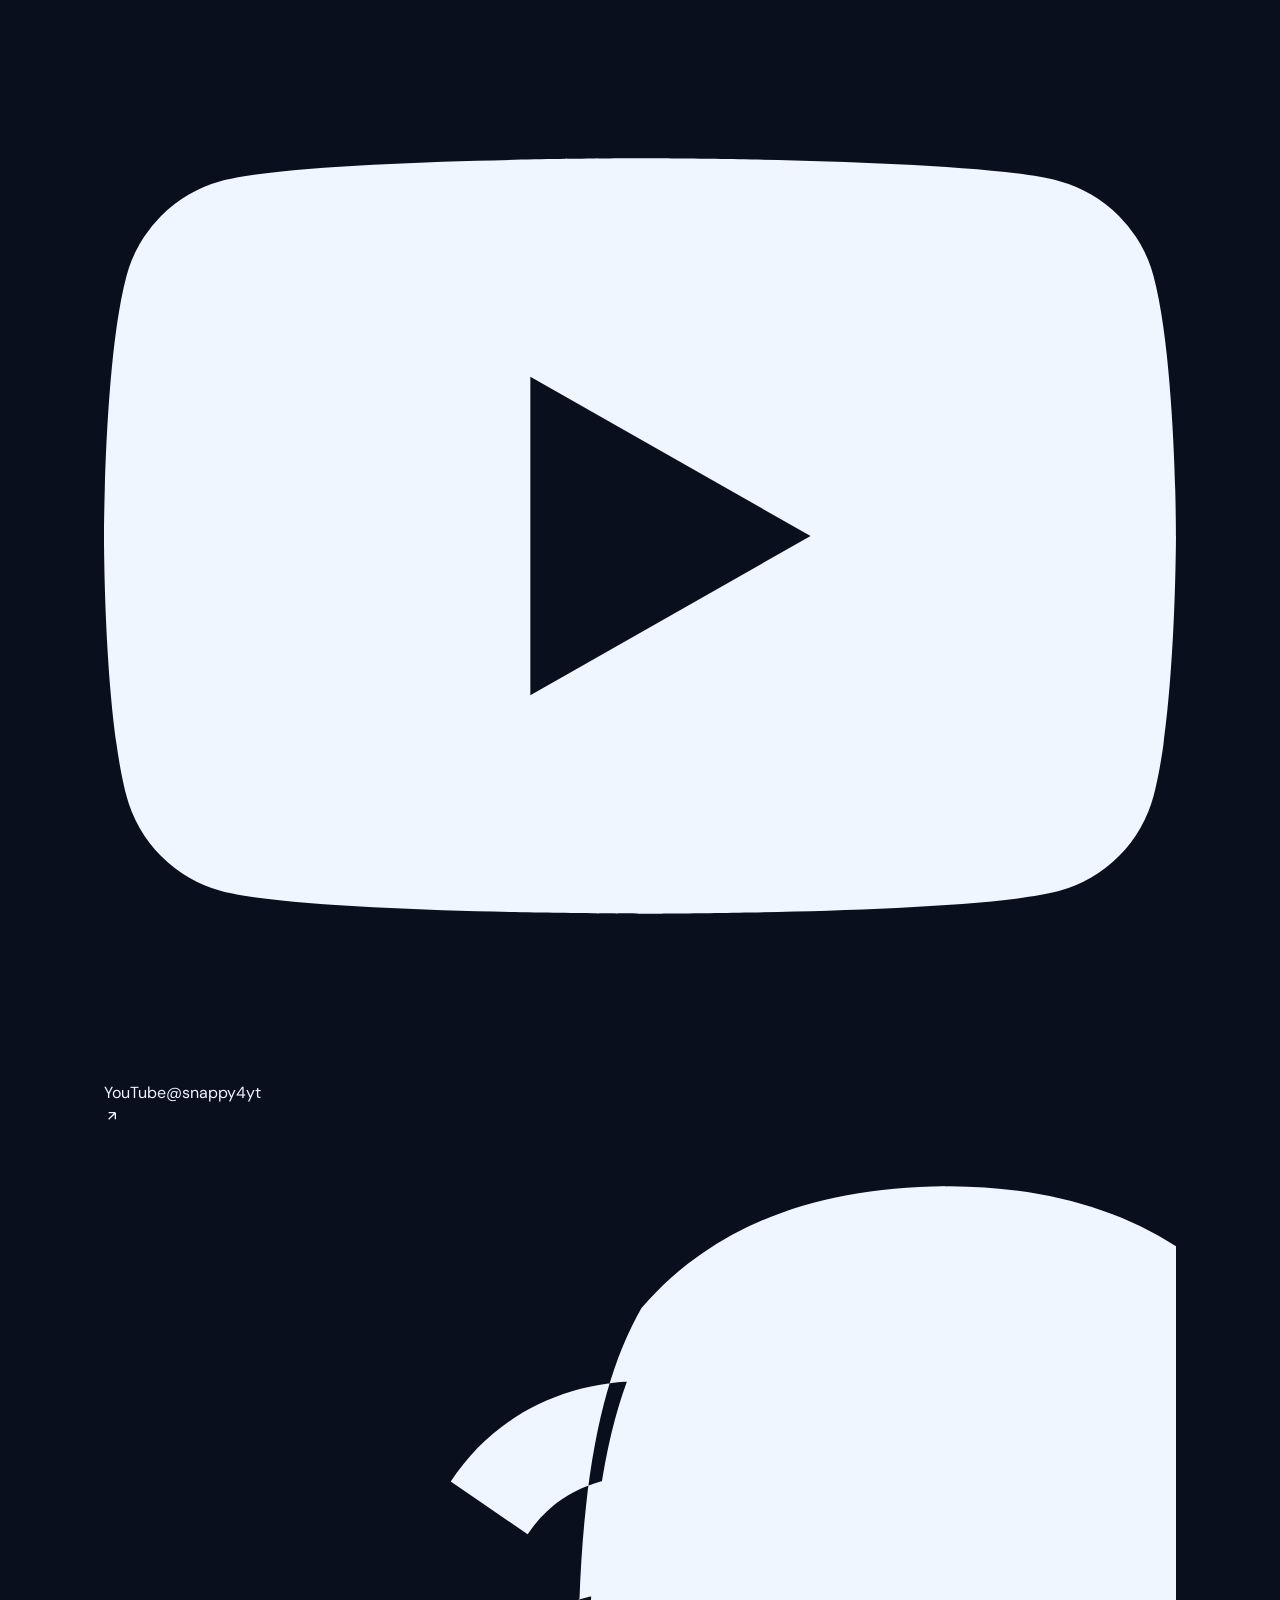
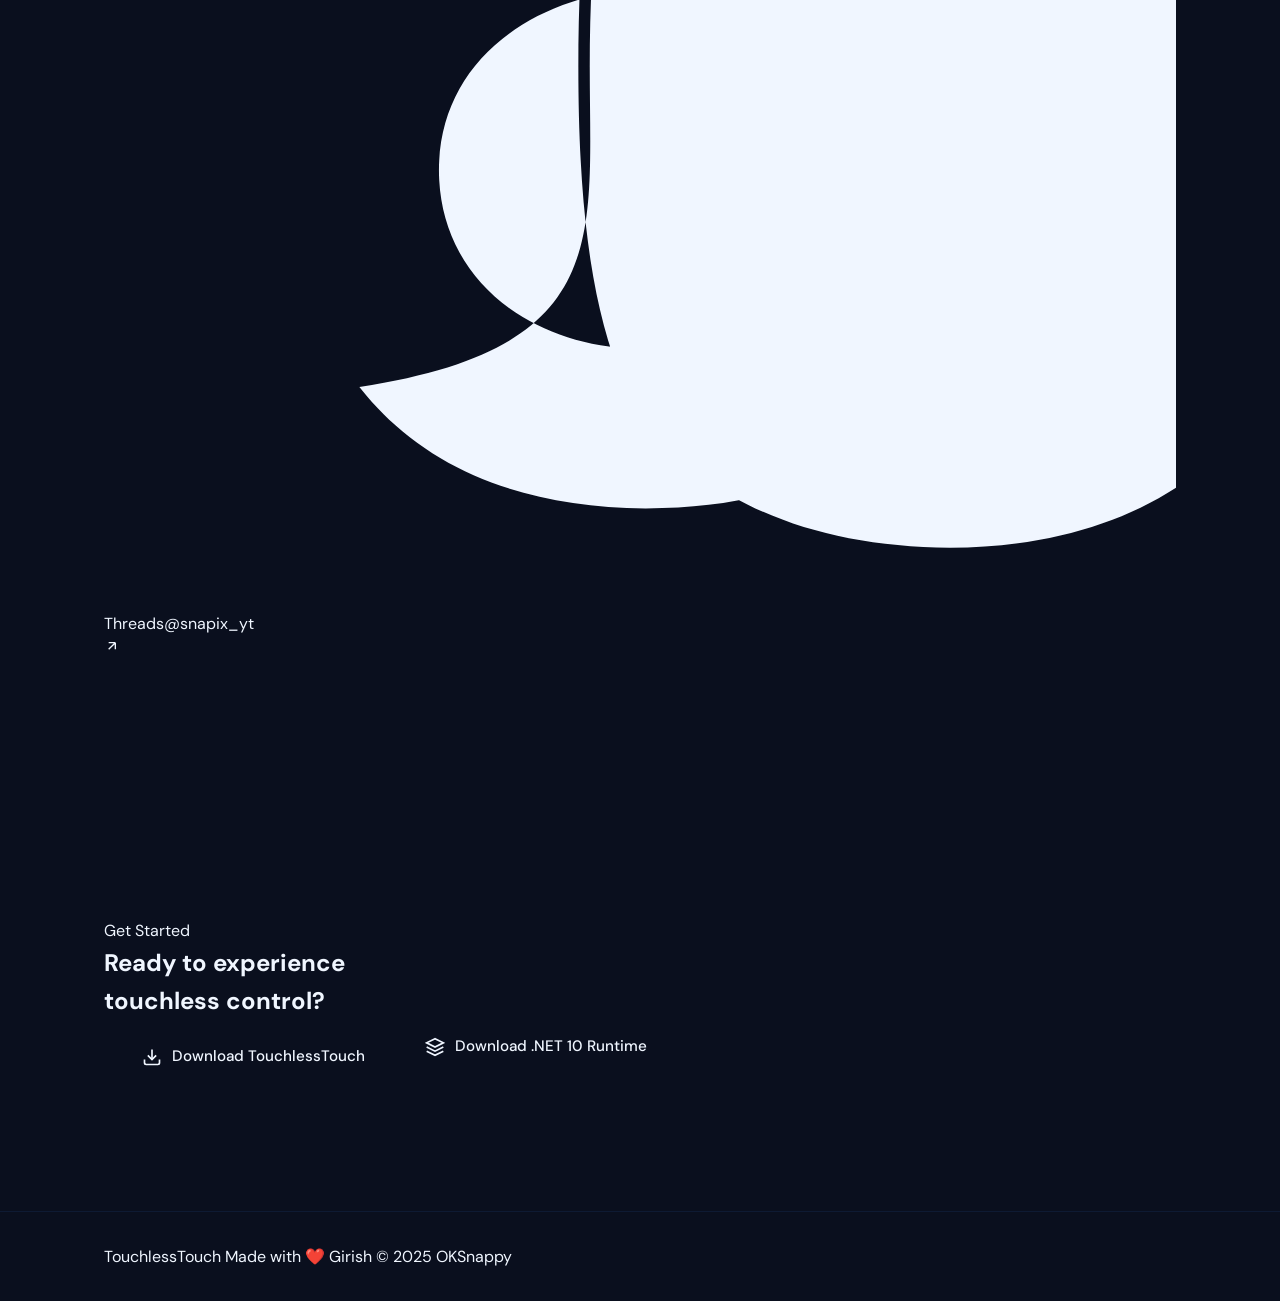
==== commit 7d12ae3b: "Update index.html" ====
--- a/index.html
+++ b/index.html
@@ -4,310 +4,229 @@
   <meta charset="UTF-8" />
   <meta name="viewport" content="width=device-width, initial-scale=1.0" />
   <title>TouchlessTouch — Control Your PC Without Touching It</title>
-  <meta name="description" content="Precision desktop control powered by camera-based intelligent tracking. Control your PC without touching it." />
+  <meta name="description" content="Precision desktop control powered by camera-based intelligent tracking." />
   <link rel="preconnect" href="https://fonts.googleapis.com" />
   <link rel="preconnect" href="https://fonts.gstatic.com" crossorigin />
-  <link href="https://fonts.googleapis.com/css2?family=Syne:wght@400;500;600;700;800&family=DM+Sans:ital,opsz,wght@0,9..40,300;0,9..40,400;0,9..40,500;1,9..40,300&display=swap" rel="stylesheet" />
+  <link href="https://fonts.googleapis.com/css2?family=Syne:wght@400;600;700;800&family=DM+Sans:opsz,wght@9..40,300;9..40,400;9..40,500&display=swap" rel="stylesheet" />
   <link rel="stylesheet" href="style.css" />
 </head>
 <body>
 
-  <!-- Ambient cursor light -->
-  <div class="cursor-glow" id="cursorGlow"></div>
-
-  <!-- Canvas for particles -->
+  <!-- Custom cursor rings (desktop) -->
+  <div class="cur-outer" id="curOuter"></div>
+  <div class="cur-inner" id="curInner"></div>
+
+  <!-- Click spark canvas -->
+  <canvas id="sparkCanvas"></canvas>
+
+  <!-- Floating lines background canvas (WebGL) -->
+  <canvas id="linesCanvas"></canvas>
+
+  <!-- Particle canvas -->
   <canvas id="bgCanvas"></canvas>
 
-  <!-- ─── HERO ──────────────────────────────────────── -->
+  <!-- INTRO TITLE OVERLAY -->
+  <div class="intro-overlay" id="introOverlay">
+    <div class="intro-content">
+      <div class="intro-title" id="introTitle">
+        <span class="iw">Touchless</span><span class="iw ia">Touch</span>
+      </div>
+      <div class="intro-sub" id="introSub">Control your PC without touching it</div>
+      <div class="intro-progress">
+        <div class="intro-bar" id="introBar"></div>
+      </div>
+    </div>
+  </div>
+
+  <!-- HERO -->
   <section class="hero" id="hero">
-    <div class="hero-bg-mesh"></div>
-    <div class="hero-grid-overlay"></div>
-
+    <div class="hero-mesh"></div>
+    <div class="hero-grid"></div>
     <div class="hero-inner">
-      <!-- Left: Text -->
-      <div class="hero-text" id="heroText">
-        <div class="badge reveal-up delay-0">
-          <span class="badge-dot"></span>
-          Alpha · Free to Use
-        </div>
-
-        <h1 class="hero-heading reveal-up delay-1">
-          <span class="word">Touchless</span><br />
-          <span class="word accent-word">Touch</span>
-        </h1>
-
-        <p class="hero-sub reveal-up delay-2">
-          Control your PC without touching it
-        </p>
-
-        <p class="hero-micro reveal-up delay-3">
-          Precision desktop control powered by camera-based intelligent tracking
-        </p>
-
-        <div class="hero-buttons reveal-up delay-4">
-          <a href="https://github.com/Snapix/TouchlessTouch/releases" class="btn btn-primary" target="_blank" rel="noopener">
-            <span class="btn-shine"></span>
+      <div class="hero-text">
+        <div class="badge reveal-up d0"><span class="bdot"></span>Alpha · Free to Use</div>
+        <h1 class="hero-h reveal-up d1"><span>Touchless</span><br/><span class="ac">Touch</span></h1>
+        <p class="hero-sub reveal-up d2">Control your PC without touching it</p>
+        <p class="hero-micro reveal-up d3">Precision desktop control powered by camera-based intelligent tracking</p>
+        <div class="hero-btns reveal-up d4">
+          <a href="https://github.com/Snapix/TouchlessTouch/releases" class="btn bp" target="_blank" rel="noopener">
+            <span class="bshine"></span>
             <svg width="18" height="18" viewBox="0 0 24 24" fill="none" stroke="currentColor" stroke-width="2"><path d="M21 15v4a2 2 0 0 1-2 2H5a2 2 0 0 1-2-2v-4"/><polyline points="7 10 12 15 17 10"/><line x1="12" y1="15" x2="12" y2="3"/></svg>
             Download for Windows 10 / 11
           </a>
-          <a href="https://github.com/Snapix/TouchlessTouch/releases" class="btn btn-ghost" target="_blank" rel="noopener">
+          <a href="https://github.com/Snapix/TouchlessTouch/releases" class="btn bg" target="_blank" rel="noopener">
             <svg width="18" height="18" viewBox="0 0 24 24" fill="currentColor"><path d="M12 0C5.37 0 0 5.37 0 12c0 5.3 3.438 9.8 8.205 11.387.6.113.82-.258.82-.577 0-.285-.01-1.04-.015-2.04-3.338.724-4.042-1.61-4.042-1.61C4.422 18.07 3.633 17.7 3.633 17.7c-1.087-.744.084-.729.084-.729 1.205.084 1.838 1.236 1.838 1.236 1.07 1.835 2.809 1.305 3.495.998.108-.776.417-1.305.76-1.605-2.665-.3-5.466-1.332-5.466-5.93 0-1.31.465-2.38 1.235-3.22-.135-.303-.54-1.523.105-3.176 0 0 1.005-.322 3.3 1.23.96-.267 1.98-.399 3-.405 1.02.006 2.04.138 3 .405 2.28-1.552 3.285-1.23 3.285-1.23.645 1.653.24 2.873.12 3.176.765.84 1.23 1.91 1.23 3.22 0 4.61-2.805 5.625-5.475 5.92.42.36.81 1.096.81 2.22 0 1.606-.015 2.896-.015 3.286 0 .315.21.69.825.57C20.565 21.795 24 17.295 24 12c0-6.63-5.37-12-12-12"/></svg>
             GitHub Releases
           </a>
         </div>
-
-        <p class="sys-req reveal-up delay-5">
-          <svg width="14" height="14" viewBox="0 0 24 24" fill="none" stroke="currentColor" stroke-width="2"><circle cx="12" cy="12" r="10"/><line x1="12" y1="8" x2="12" y2="12"/><line x1="12" y1="16" x2="12.01" y2="16"/></svg>
+        <p class="sysreq reveal-up d5">
+          <svg width="13" height="13" viewBox="0 0 24 24" fill="none" stroke="currentColor" stroke-width="2"><circle cx="12" cy="12" r="10"/><line x1="12" y1="8" x2="12" y2="12"/><line x1="12" y1="16" x2="12.01" y2="16"/></svg>
           Requires .NET 10 Runtime
         </p>
       </div>
 
-      <!-- Right: Abstract visual -->
-      <div class="hero-visual" id="heroVisual">
-        <div class="vis-container">
-          <div class="vis-ring vis-ring-1"></div>
-          <div class="vis-ring vis-ring-2"></div>
-          <div class="vis-ring vis-ring-3"></div>
-          <div class="vis-core">
-            <div class="vis-core-inner"></div>
-            <div class="vis-pulse"></div>
-          </div>
-          <div class="vis-orbit vis-orbit-1">
-            <div class="vis-dot vis-dot-green"></div>
-          </div>
-          <div class="vis-orbit vis-orbit-2">
-            <div class="vis-dot vis-dot-blue"></div>
-          </div>
-          <canvas id="visCanvas" width="420" height="420"></canvas>
-        </div>
-        <div class="vis-label vis-label-1">Cursor Zone</div>
-        <div class="vis-label vis-label-2">Click Zone</div>
-        <div class="vis-lines">
-          <svg viewBox="0 0 420 420" fill="none" xmlns="http://www.w3.org/2000/svg">
-            <line x1="0" y1="105" x2="420" y2="105" stroke="rgba(59,130,246,0.12)" stroke-width="1"/>
-            <line x1="0" y1="210" x2="420" y2="210" stroke="rgba(59,130,246,0.12)" stroke-width="1"/>
-            <line x1="0" y1="315" x2="420" y2="315" stroke="rgba(59,130,246,0.12)" stroke-width="1"/>
-            <line x1="105" y1="0" x2="105" y2="420" stroke="rgba(59,130,246,0.12)" stroke-width="1"/>
-            <line x1="210" y1="0" x2="210" y2="420" stroke="rgba(59,130,246,0.12)" stroke-width="1"/>
-            <line x1="315" y1="0" x2="315" y2="420" stroke="rgba(59,130,246,0.12)" stroke-width="1"/>
-          </svg>
-        </div>
-      </div>
-    </div>
-
-    <div class="hero-scroll-hint">
-      <div class="scroll-line"></div>
-      <span>scroll</span>
-    </div>
-  </section>
-
-  <!-- ─── HOW IT WORKS ──────────────────────────────── -->
-  <section class="how-it-works section-pad" id="howItWorks">
-    <div class="section-glow section-glow-left"></div>
-    <div class="container">
-      <div class="section-header reveal-up">
-        <div class="label-tag">How It Works</div>
-        <h2 class="section-title">Precision without contact</h2>
-        <p class="section-desc">A seamless system that bridges the physical and digital with nothing but a camera.</p>
-      </div>
-
+      <div class="hero-vis reveal-up d2" id="heroVis">
+        <div class="vis-frame">
+          <div class="vis-orb"></div>
+          <div class="vis-ring vr1"></div>
+          <div class="vis-ring vr2"></div>
+          <div class="vis-ring vr3"></div>
+          <div class="vis-ring vr4"></div>
+          <div class="vis-hline vhl1"></div>
+          <div class="vis-hline vhl2"></div>
+          <div class="vis-hline vhl3"></div>
+          <div class="vis-corner vc-tl"></div>
+          <div class="vis-corner vc-tr"></div>
+          <div class="vis-corner vc-bl"></div>
+          <div class="vis-corner vc-br"></div>
+          <div class="vis-chip vchip1"><span>CURSOR</span><em>ACTIVE</em></div>
+          <div class="vis-chip vchip2"><span>LATENCY</span><em>~12ms</em></div>
+          <div class="vis-chip vchip3"><span>MODE</span><em>HSV</em></div>
+        </div>
+      </div>
+    </div>
+    <div class="scroll-hint"><div class="shl"></div><span>scroll</span></div>
+  </section>
+
+  <!-- HOW IT WORKS -->
+  <section class="hiw section-pad" id="howItWorks">
+    <div class="sglow sg-left"></div>
+    <div class="container">
+      <div class="sh reveal-up">
+        <div class="ltag">How It Works</div>
+        <h2 class="stitle">Precision without contact</h2>
+        <p class="sdesc">A seamless system that bridges physical and digital — nothing but a webcam and two green rings.</p>
+      </div>
       <div class="steps-grid">
-        <div class="step-card reveal-side delay-0" data-step="01">
-          <div class="step-icon">
-            <svg width="28" height="28" viewBox="0 0 24 24" fill="none" stroke="currentColor" stroke-width="1.5"><circle cx="12" cy="12" r="3"/><path d="M12 1v3M12 20v3M4.22 4.22l2.12 2.12M17.66 17.66l2.12 2.12M1 12h3M20 12h3M4.22 19.78l2.12-2.12M17.66 6.34l2.12-2.12"/></svg>
-          </div>
+        <div class="step-card reveal-side d0" data-n="01">
+          <div class="si"><svg width="26" height="26" viewBox="0 0 24 24" fill="none" stroke="currentColor" stroke-width="1.5"><circle cx="12" cy="12" r="3"/><path d="M12 1v3M12 20v3M4.22 4.22l2.12 2.12M17.66 17.66l2.12 2.12M1 12h3M20 12h3M4.22 19.78l2.12-2.12M17.66 6.34l2.12-2.12"/></svg></div>
           <h3>Camera Calibration</h3>
           <p>Position your webcam facing the screen. TouchlessTouch initializes an intelligent visual field and prepares the tracking pipeline in seconds.</p>
         </div>
-
-        <div class="step-card reveal-side delay-1" data-step="02">
-          <div class="step-icon">
-            <svg width="28" height="28" viewBox="0 0 24 24" fill="none" stroke="currentColor" stroke-width="1.5"><rect x="2" y="3" width="20" height="14" rx="2" ry="2"/><line x1="8" y1="21" x2="16" y2="21"/><line x1="12" y1="17" x2="12" y2="21"/></svg>
+        <div class="step-card reveal-side d1" data-n="02">
+          <div class="si"><svg width="26" height="26" viewBox="0 0 24 24" fill="none" stroke="currentColor" stroke-width="1.5"><rect x="2" y="3" width="20" height="14" rx="2"/><line x1="8" y1="21" x2="16" y2="21"/><line x1="12" y1="17" x2="12" y2="21"/></svg></div>
+          <h3>4-Point Screen Mapping</h3>
+          <p>Tap each corner of your display once. The system builds a precise spatial grid mapping every pixel into the camera's perspective.</p>
+        </div>
+        <div class="step-card reveal-side d2" data-n="03">
+          <div class="si"><svg width="26" height="26" viewBox="0 0 24 24" fill="none" stroke="currentColor" stroke-width="1.5"><circle cx="12" cy="12" r="10"/><circle cx="12" cy="12" r="3" fill="currentColor" opacity=".25"/><path d="M12 2v4M12 18v4M2 12h4M18 12h4"/></svg></div>
+          <h3>Cursor Control Ring</h3>
+          <p>Wear a small green ring on your right index finger. Its position inside the calibrated zone translates directly into smooth cursor movement.</p>
+        </div>
+        <div class="step-card reveal-side d3" data-n="04">
+          <div class="si"><svg width="26" height="26" viewBox="0 0 24 24" fill="none" stroke="currentColor" stroke-width="1.5"><path d="M9 12l2 2 4-4"/><circle cx="12" cy="12" r="10"/></svg></div>
+          <h3>Smart Click Detection</h3>
+          <p>A green ring on the left hand acts as click trigger. Move it outside the active zone to click or hold it for drag operations — natural and instant.</p>
+        </div>
+      </div>
+    </div>
+  </section>
+
+  <!-- FEATURES -->
+  <section class="features section-pad" id="features">
+    <div class="sglow sg-right"></div>
+    <div class="container">
+      <div class="sh reveal-up">
+        <div class="ltag">Features</div>
+        <h2 class="stitle">Built different</h2>
+      </div>
+      <div class="feat-grid">
+        <div class="fc reveal-scale d0"><div class="fcg"></div><div class="fi"><svg width="24" height="24" viewBox="0 0 24 24" fill="none" stroke="currentColor" stroke-width="1.5"><path d="M5 9l-3 3 3 3M9 5l3-3 3 3M15 19l3-3-3-3M19 9l3 3-3 3"/></svg></div><h3>Touchless Cursor Control</h3><p>Direct your cursor with pure spatial input. No physical surface — no limits.</p></div>
+        <div class="fc reveal-scale d1"><div class="fcg"></div><div class="fi"><svg width="24" height="24" viewBox="0 0 24 24" fill="none" stroke="currentColor" stroke-width="1.5"><polyline points="22 12 18 12 15 21 9 3 6 12 2 12"/></svg></div><h3>Smooth Responsive Tracking</h3><p>HSV-tuned color detection delivers fluid, low-latency tracking that keeps pace with you.</p></div>
+        <div class="fc reveal-scale d2"><div class="fcg"></div><div class="fi"><svg width="24" height="24" viewBox="0 0 24 24" fill="none" stroke="currentColor" stroke-width="1.5"><path d="M13 2L3 14h9l-1 8 10-12h-9l1-8z"/></svg></div><h3>Lightweight Performance</h3><p>Engineered to be minimal on resources. Runs quietly without slowing your system.</p></div>
+        <div class="fc reveal-scale d3"><div class="fcg"></div><div class="fi"><svg width="24" height="24" viewBox="0 0 24 24" fill="none" stroke="currentColor" stroke-width="1.5"><rect x="2" y="3" width="20" height="14" rx="2"/><path d="M8 21h8M12 17v4"/></svg></div><h3>Windows 10 &amp; 11 Native</h3><p>Designed for modern Windows. Feels like a native OS feature — because it's built for it.</p></div>
+        <div class="fc reveal-scale d4"><div class="fcg"></div><div class="fi"><svg width="24" height="24" viewBox="0 0 24 24" fill="none" stroke="currentColor" stroke-width="1.5"><path d="M17 21v-2a4 4 0 0 0-4-4H5a4 4 0 0 0-4 4v2"/><circle cx="9" cy="7" r="4"/><path d="M23 21v-2a4 4 0 0 0-3-3.87M16 3.13a4 4 0 0 1 0 7.75"/></svg></div><h3>Accessibility-Focused</h3><p>Technology that adapts to people. Built to assist those with limited mobility.</p></div>
+      </div>
+    </div>
+  </section>
+
+  <!-- CREATOR -->
+  <section class="creator section-pad" id="creator">
+    <div class="sglow sg-left"></div>
+    <div class="container">
+      <div class="creator-card reveal-up">
+        <div class="cc-blur"></div>
+        <div class="cc-avatar-wrap" id="avatarWrap">
+          <div class="cc-ring-outer"></div>
+          <div class="cc-ring-inner"></div>
+          <div class="cc-pulse"></div>
+          <img src="profile.jpeg" alt="OKSnappy" class="cc-img" id="creatorImg" />
+          <div class="cc-fallback">
+            <svg width="52" height="52" viewBox="0 0 24 24" fill="none" stroke="currentColor" stroke-width="1.5"><path d="M20 21v-2a4 4 0 0 0-4-4H8a4 4 0 0 0-4 4v2"/><circle cx="12" cy="7" r="4"/></svg>
           </div>
-          <h3>4-Point Screen Mapping</h3>
-          <p>Tap each corner of your display once. The system creates a precise spatial grid — mapping every pixel of your screen into the camera's perspective.</p>
-        </div>
-
-        <div class="step-card reveal-side delay-2" data-step="03">
-          <div class="step-icon">
-            <svg width="28" height="28" viewBox="0 0 24 24" fill="none" stroke="currentColor" stroke-width="1.5"><circle cx="12" cy="12" r="10"/><circle cx="12" cy="12" r="3" fill="currentColor" opacity=".3"/><path d="M12 2v4M12 18v4M2 12h4M18 12h4"/></svg>
+        </div>
+        <div class="cc-info">
+          <div class="ltag">Creator</div>
+          <h2 class="cc-name">OKSnappy</h2>
+          <p class="cc-role">Made with innovation, precision, and passion</p>
+          <p class="cc-bio">Developer with a passion for building things that push boundaries. Fluent in Python, C#, and C++, with deep expertise in AI systems, prompt engineering, and vibe coding. Crafts intelligent tools that blend cutting-edge machine learning with practical real-world impact — from computer vision apps to advanced AI-powered workflows.</p>
+          <div class="cc-tags">
+            <span>Python</span><span>C#</span><span>C++</span><span>AI Expert</span><span>Prompt Engineering</span><span>Vibe Coding</span>
           </div>
-          <h3>Cursor Control</h3>
-          <p>Wear a small green ring on your right-hand index finger. Its position within the calibrated zone translates directly into smooth, lag-free cursor movement.</p>
-        </div>
-
-        <div class="step-card reveal-side delay-3" data-step="04">
-          <div class="step-icon">
-            <svg width="28" height="28" viewBox="0 0 24 24" fill="none" stroke="currentColor" stroke-width="1.5"><path d="M9 12l2 2 4-4"/><path d="M21 12c-1 0-3-1-3-3s2-3 3-3 3 1 3 3-2 3-3 3"/><path d="M3 12c1 0 3-1 3-3S4 6 3 6 0 7 0 9s2 3 3 3"/><path d="M12 21c0-1-1-3-3-3s-3 2-3 3 1 3 3 3 3-2 3-3"/><path d="M12 3c0 1-1 3-3 3S6 4 6 3s1-3 3-3 3 2 3 3"/></svg>
-          </div>
-          <h3>Smart Click Detection</h3>
-          <p>A green ring on the left hand acts as the click trigger. Extend it outside the active zone to fire a click or hold it for drag operations — naturally and intuitively.</p>
-        </div>
-      </div>
-    </div>
-  </section>
-
-  <!-- ─── FEATURES ──────────────────────────────────── -->
-  <section class="features section-pad" id="features">
-    <div class="section-glow section-glow-right"></div>
-    <div class="container">
-      <div class="section-header reveal-up">
-        <div class="label-tag">Features</div>
-        <h2 class="section-title">Built different</h2>
-      </div>
-
-      <div class="features-grid">
-        <div class="feat-card reveal-scale delay-0">
-          <div class="feat-card-glow"></div>
-          <div class="feat-icon">
-            <svg width="26" height="26" viewBox="0 0 24 24" fill="none" stroke="currentColor" stroke-width="1.5"><path d="M5 9l-3 3 3 3"/><path d="M9 5l3-3 3 3"/><path d="M15 19l3-3-3-3"/><path d="M19 9l3 3-3 3"/><line x1="2" y1="12" x2="22" y2="12" stroke-dasharray="3 3"/><line x1="12" y1="2" x2="12" y2="22" stroke-dasharray="3 3"/></svg>
-          </div>
-          <h3>Touchless Cursor Control</h3>
-          <p>Direct your cursor using natural finger position. No physical surface required — pure spatial input.</p>
-        </div>
-
-        <div class="feat-card reveal-scale delay-1">
-          <div class="feat-card-glow"></div>
-          <div class="feat-icon">
-            <svg width="26" height="26" viewBox="0 0 24 24" fill="none" stroke="currentColor" stroke-width="1.5"><polyline points="22 12 18 12 15 21 9 3 6 12 2 12"/></svg>
-          </div>
-          <h3>Smooth Responsive Tracking</h3>
-          <p>HSV-tuned color detection delivers fluid, low-latency tracking that keeps pace with natural movement.</p>
-        </div>
-
-        <div class="feat-card reveal-scale delay-2">
-          <div class="feat-card-glow"></div>
-          <div class="feat-icon">
-            <svg width="26" height="26" viewBox="0 0 24 24" fill="none" stroke="currentColor" stroke-width="1.5"><path d="M13 2L3 14h9l-1 8 10-12h-9l1-8z"/></svg>
-          </div>
-          <h3>Lightweight Performance</h3>
-          <p>Engineered to be minimal on resources. Runs quietly in the background without slowing your system.</p>
-        </div>
-
-        <div class="feat-card reveal-scale delay-3">
-          <div class="feat-card-glow"></div>
-          <div class="feat-icon">
-            <svg width="26" height="26" viewBox="0 0 24 24" fill="none" stroke="currentColor" stroke-width="1.5"><rect x="2" y="3" width="20" height="14" rx="2"/><path d="M8 21h8M12 17v4"/><path d="M9 10h6M7 7h2M15 7h2"/></svg>
-          </div>
-          <h3>Windows 10 & 11 Native</h3>
-          <p>Designed specifically for modern Windows. Feels like a native OS feature — because it's built for it.</p>
-        </div>
-
-        <div class="feat-card reveal-scale delay-4">
-          <div class="feat-card-glow"></div>
-          <div class="feat-icon">
-            <svg width="26" height="26" viewBox="0 0 24 24" fill="none" stroke="currentColor" stroke-width="1.5"><path d="M17 21v-2a4 4 0 0 0-4-4H5a4 4 0 0 0-4 4v2"/><circle cx="9" cy="7" r="4"/><path d="M23 21v-2a4 4 0 0 0-3-3.87"/><path d="M16 3.13a4 4 0 0 1 0 7.75"/></svg>
-          </div>
-          <h3>Accessibility-Focused</h3>
-          <p>Designed to assist those with limited mobility. Technology that adapts to people, not the other way around.</p>
-        </div>
-      </div>
-    </div>
-  </section>
-
-  <!-- ─── CREATOR ────────────────────────────────────── -->
-  <section class="creator section-pad" id="creator">
-    <div class="container">
-      <div class="creator-card reveal-up">
-        <div class="creator-bg-blur"></div>
-        <div class="creator-avatar-wrap">
-          <div class="creator-avatar-ring"></div>
-          <div class="creator-avatar-pulse"></div>
-          <img src="profile.jpeg" alt="OKSnappy" class="creator-avatar" onerror="this.style.display='none';this.nextElementSibling.style.display='flex'" />
-          <div class="creator-avatar-fallback">
-            <svg width="48" height="48" viewBox="0 0 24 24" fill="none" stroke="currentColor" stroke-width="1.5"><path d="M20 21v-2a4 4 0 0 0-4-4H8a4 4 0 0 0-4 4v2"/><circle cx="12" cy="7" r="4"/></svg>
-          </div>
-        </div>
-        <div class="creator-info">
-          <div class="label-tag">Creator</div>
-          <h2>Made by OKSnappy</h2>
-          <p>Built with innovation, precision, and passion</p>
-          <div class="creator-tags">
-            <span>Developer</span>
-            <span>Creator</span>
-            <span>Innovator</span>
-          </div>
-        </div>
-        <div class="creator-deco">
-          <div class="deco-ring deco-ring-1"></div>
-          <div class="deco-ring deco-ring-2"></div>
-        </div>
-      </div>
-    </div>
-  </section>
-
-  <!-- ─── SOCIAL ─────────────────────────────────────── -->
-  <section class="social-section section-pad" id="social">
-    <div class="container">
-      <div class="section-header reveal-up">
-        <div class="label-tag">Connect</div>
-        <h2 class="section-title">Stay in the loop</h2>
-      </div>
-      <div class="social-grid">
-        <a href="https://instagram.com/snapix_yt" class="social-card reveal-scale delay-0" target="_blank" rel="noopener">
-          <div class="social-card-glow" style="--sg: #e1306c"></div>
-          <svg class="social-icon" viewBox="0 0 24 24" fill="currentColor"><path d="M12 2.163c3.204 0 3.584.012 4.85.07 3.252.148 4.771 1.691 4.919 4.919.058 1.265.069 1.645.069 4.849 0 3.205-.012 3.584-.069 4.849-.149 3.225-1.664 4.771-4.919 4.919-1.266.058-1.644.07-4.85.07-3.204 0-3.584-.012-4.849-.07-3.26-.149-4.771-1.699-4.919-4.92-.058-1.265-.07-1.644-.07-4.849 0-3.204.013-3.583.07-4.849.149-3.227 1.664-4.771 4.919-4.919 1.266-.057 1.645-.069 4.849-.069zM12 0C8.741 0 8.333.014 7.053.072 2.695.272.273 2.69.073 7.052.014 8.333 0 8.741 0 12c0 3.259.014 3.668.072 4.948.2 4.358 2.618 6.78 6.98 6.98C8.333 23.986 8.741 24 12 24c3.259 0 3.668-.014 4.948-.072 4.354-.2 6.782-2.618 6.979-6.98.059-1.28.073-1.689.073-4.948 0-3.259-.014-3.667-.072-4.947-.196-4.354-2.617-6.78-6.979-6.98C15.668.014 15.259 0 12 0zm0 5.838a6.162 6.162 0 1 0 0 12.324 6.162 6.162 0 0 0 0-12.324zM12 16a4 4 0 1 1 0-8 4 4 0 0 1 0 8zm6.406-11.845a1.44 1.44 0 1 0 0 2.881 1.44 1.44 0 0 0 0-2.881z"/></svg>
-          <div class="social-text">
-            <span class="social-name">Instagram</span>
-            <span class="social-handle">@snapix_yt</span>
-          </div>
-          <svg class="social-arrow" width="16" height="16" viewBox="0 0 24 24" fill="none" stroke="currentColor" stroke-width="2"><path d="M7 17L17 7M17 7H7M17 7v10"/></svg>
+        </div>
+        <div class="cc-deco"><div class="cd1"></div><div class="cd2"></div></div>
+      </div>
+    </div>
+  </section>
+
+  <!-- SOCIAL -->
+  <section class="social section-pad" id="social">
+    <div class="container">
+      <div class="sh reveal-up"><div class="ltag">Connect</div><h2 class="stitle">Stay in the loop</h2></div>
+      <div class="soc-grid">
+        <a href="https://instagram.com/snapix_yt" class="soc-card reveal-scale d0" target="_blank" rel="noopener">
+          <div class="scg" style="--sg:#e1306c"></div>
+          <svg class="soc-ico" viewBox="0 0 24 24" fill="currentColor"><path d="M12 2.163c3.204 0 3.584.012 4.85.07 3.252.148 4.771 1.691 4.919 4.919.058 1.265.069 1.645.069 4.849 0 3.205-.012 3.584-.069 4.849-.149 3.225-1.664 4.771-4.919 4.919-1.266.058-1.644.07-4.85.07-3.204 0-3.584-.012-4.849-.07-3.26-.149-4.771-1.699-4.919-4.92-.058-1.265-.07-1.644-.07-4.849 0-3.204.013-3.583.07-4.849.149-3.227 1.664-4.771 4.919-4.919 1.266-.057 1.645-.069 4.849-.069zM12 0C8.741 0 8.333.014 7.053.072 2.695.272.273 2.69.073 7.052.014 8.333 0 8.741 0 12c0 3.259.014 3.668.072 4.948.2 4.358 2.618 6.78 6.98 6.98C8.333 23.986 8.741 24 12 24c3.259 0 3.668-.014 4.948-.072 4.354-.2 6.782-2.618 6.979-6.98.059-1.28.073-1.689.073-4.948 0-3.259-.014-3.667-.072-4.947-.196-4.354-2.617-6.78-6.979-6.98C15.668.014 15.259 0 12 0zm0 5.838a6.162 6.162 0 1 0 0 12.324 6.162 6.162 0 0 0 0-12.324zM12 16a4 4 0 1 1 0-8 4 4 0 0 1 0 8zm6.406-11.845a1.44 1.44 0 1 0 0 2.881 1.44 1.44 0 0 0 0-2.881z"/></svg>
+          <div class="sot"><span class="son">Instagram</span><span class="soh">@snapix_yt</span></div>
+          <svg class="soa" width="16" height="16" viewBox="0 0 24 24" fill="none" stroke="currentColor" stroke-width="2"><path d="M7 17L17 7M17 7H7M17 7v10"/></svg>
         </a>
-
-        <a href="https://www.youtube.com/@snappy4yt" class="social-card reveal-scale delay-1" target="_blank" rel="noopener">
-          <div class="social-card-glow" style="--sg: #ff0000"></div>
-          <svg class="social-icon" viewBox="0 0 24 24" fill="currentColor"><path d="M23.498 6.186a3.016 3.016 0 0 0-2.122-2.136C19.505 3.545 12 3.545 12 3.545s-7.505 0-9.377.505A3.017 3.017 0 0 0 .502 6.186C0 8.07 0 12 0 12s0 3.93.502 5.814a3.016 3.016 0 0 0 2.122 2.136c1.871.505 9.376.505 9.376.505s7.505 0 9.377-.505a3.015 3.015 0 0 0 2.122-2.136C24 15.93 24 12 24 12s0-3.93-.502-5.814zM9.545 15.568V8.432L15.818 12l-6.273 3.568z"/></svg>
-          <div class="social-text">
-            <span class="social-name">YouTube</span>
-            <span class="social-handle">@snappy4yt</span>
-          </div>
-          <svg class="social-arrow" width="16" height="16" viewBox="0 0 24 24" fill="none" stroke="currentColor" stroke-width="2"><path d="M7 17L17 7M17 7H7M17 7v10"/></svg>
+        <a href="https://www.youtube.com/@snappy4yt" class="soc-card reveal-scale d1" target="_blank" rel="noopener">
+          <div class="scg" style="--sg:#ff0000"></div>
+          <svg class="soc-ico" viewBox="0 0 24 24" fill="currentColor"><path d="M23.498 6.186a3.016 3.016 0 0 0-2.122-2.136C19.505 3.545 12 3.545 12 3.545s-7.505 0-9.377.505A3.017 3.017 0 0 0 .502 6.186C0 8.07 0 12 0 12s0 3.93.502 5.814a3.016 3.016 0 0 0 2.122 2.136c1.871.505 9.376.505 9.376.505s7.505 0 9.377-.505a3.015 3.015 0 0 0 2.122-2.136C24 15.93 24 12 24 12s0-3.93-.502-5.814zM9.545 15.568V8.432L15.818 12l-6.273 3.568z"/></svg>
+          <div class="sot"><span class="son">YouTube</span><span class="soh">@snappy4yt</span></div>
+          <svg class="soa" width="16" height="16" viewBox="0 0 24 24" fill="none" stroke="currentColor" stroke-width="2"><path d="M7 17L17 7M17 7H7M17 7v10"/></svg>
         </a>
-
-        <a href="https://www.threads.com/@snapix_yt" class="social-card reveal-scale delay-2" target="_blank" rel="noopener">
-          <div class="social-card-glow" style="--sg: #ffffff"></div>
-          <svg class="social-icon" viewBox="0 0 192 192" fill="currentColor"><path d="M141.537 88.988a66.667 66.667 0 0 0-2.518-1.143c-1.482-27.307-16.403-42.94-41.457-43.1h-.34c-14.986 0-27.449 6.396-35.12 18.036l13.779 9.452c5.73-8.695 14.724-10.548 21.348-10.548h.23c8.248.053 14.474 2.452 18.502 7.13 2.932 3.405 4.893 8.11 5.864 14.05-7.314-1.244-15.224-1.626-23.68-1.14-23.82 1.371-39.134 15.264-38.105 34.568.522 9.792 5.4 18.216 13.735 23.719 7.047 4.652 16.124 6.927 25.557 6.412 12.458-.683 22.231-5.436 29.049-14.127 5.178-6.6 8.452-15.153 9.899-25.93 5.937 3.583 10.337 8.298 12.767 13.966 4.132 9.635 4.373 25.468-8.546 38.376-11.319 11.308-24.925 16.2-45.488 16.351-22.809-.169-40.06-7.484-51.275-21.742C91.021 146.302 87 127.005 87 96.001c0-31.003 4.021-50.301 13.245-64.371C111.46 17.371 128.711 10.056 151.52 9.887c22.976.17 40.86 7.518 53.164 21.836C212.033 44.498 216 63.831 216 96.001c0 32.169-3.967 51.502-11.316 64.278-12.304 14.318-30.188 21.666-53.164 21.836-23.81-.17-42.058-7.501-54.35-21.836C88.924 147.504 84.958 128.17 84.958 96.001c0-32.17 3.966-51.503 11.312-64.278 12.294-14.335 30.54-21.666 54.35-21.836Z"/></svg>
-          <div class="social-text">
-            <span class="social-name">Threads</span>
-            <span class="social-handle">@snapix_yt</span>
-          </div>
-          <svg class="social-arrow" width="16" height="16" viewBox="0 0 24 24" fill="none" stroke="currentColor" stroke-width="2"><path d="M7 17L17 7M17 7H7M17 7v10"/></svg>
+        <a href="https://www.threads.com/@snapix_yt" class="soc-card reveal-scale d2" target="_blank" rel="noopener">
+          <div class="scg" style="--sg:#aaaaff"></div>
+          <svg class="soc-ico" viewBox="0 0 192 192" fill="currentColor"><path d="M141.537 88.988a66.667 66.667 0 0 0-2.518-1.143c-1.482-27.307-16.403-42.94-41.457-43.1h-.34c-14.986 0-27.449 6.396-35.12 18.036l13.779 9.452c5.73-8.695 14.724-10.548 21.348-10.548h.23c8.248.053 14.474 2.452 18.502 7.13 2.932 3.405 4.893 8.11 5.864 14.05-7.314-1.244-15.224-1.626-23.68-1.14-23.82 1.371-39.134 15.264-38.105 34.568.522 9.792 5.4 18.216 13.735 23.719 7.047 4.652 16.124 6.927 25.557 6.412 12.458-.683 22.231-5.436 29.049-14.127 5.178-6.6 8.452-15.153 9.899-25.93 5.937 3.583 10.337 8.298 12.767 13.966 4.132 9.635 4.373 25.468-8.546 38.376-11.319 11.308-24.925 16.2-45.488 16.351-22.809-.169-40.06-7.484-51.275-21.742C91.021 146.302 87 127.005 87 96.001c0-31.003 4.021-50.301 13.245-64.371C111.46 17.371 128.711 10.056 151.52 9.887c22.976.17 40.86 7.518 53.164 21.836C212.033 44.498 216 63.831 216 96.001c0 32.169-3.967 51.502-11.316 64.278-12.304 14.318-30.188 21.666-53.164 21.836-23.81-.17-42.058-7.501-54.35-21.836C88.924 147.504 84.958 128.17 84.958 96.001c0-32.17 3.966-51.503 11.312-64.278 12.294-14.335 30.54-21.666 54.35-21.836Z"/></svg>
+          <div class="sot"><span class="son">Threads</span><span class="soh">@snapix_yt</span></div>
+          <svg class="soa" width="16" height="16" viewBox="0 0 24 24" fill="none" stroke="currentColor" stroke-width="2"><path d="M7 17L17 7M17 7H7M17 7v10"/></svg>
         </a>
       </div>
     </div>
   </section>
 
-  <!-- ─── DOWNLOAD CTA ───────────────────────────────── -->
-  <section class="download-cta section-pad" id="download">
-    <div class="cta-bg-mesh"></div>
-    <div class="container">
-      <div class="cta-inner reveal-up">
-        <div class="cta-glow-top"></div>
-        <div class="label-tag">Get Started</div>
-        <h2 class="cta-heading">Ready to experience<br /><span class="accent-text">touchless control?</span></h2>
-        <div class="cta-buttons">
-          <a href="https://github.com/Snapix/TouchlessTouch/releases" class="btn btn-primary btn-large" target="_blank" rel="noopener">
-            <span class="btn-shine"></span>
+  <!-- DOWNLOAD CTA -->
+  <section class="dl-cta section-pad" id="download">
+    <div class="cta-mesh"></div>
+    <div class="container">
+      <div class="cta-box reveal-up">
+        <div class="cta-gt"></div>
+        <div class="ltag">Get Started</div>
+        <h2 class="cta-h">Ready to experience<br/><span class="ac">touchless control?</span></h2>
+        <div class="cta-btns">
+          <a href="https://github.com/Snapix/TouchlessTouch/releases" class="btn bp blg" target="_blank" rel="noopener">
+            <span class="bshine"></span>
             <svg width="20" height="20" viewBox="0 0 24 24" fill="none" stroke="currentColor" stroke-width="2"><path d="M21 15v4a2 2 0 0 1-2 2H5a2 2 0 0 1-2-2v-4"/><polyline points="7 10 12 15 17 10"/><line x1="12" y1="15" x2="12" y2="3"/></svg>
             Download TouchlessTouch
           </a>
-          <a href="https://dotnet.microsoft.com/en-us/download/dotnet/10.0" class="btn btn-ghost btn-large" target="_blank" rel="noopener">
+          <a href="https://dotnet.microsoft.com/en-us/download/dotnet/10.0" class="btn bg blg" target="_blank" rel="noopener">
             <svg width="20" height="20" viewBox="0 0 24 24" fill="none" stroke="currentColor" stroke-width="2"><path d="M12 2L2 7l10 5 10-5-10-5z"/><path d="M2 17l10 5 10-5M2 12l10 5 10-5"/></svg>
             Download .NET 10 Runtime
           </a>
         </div>
-        <div class="cta-glow-bottom"></div>
-      </div>
-    </div>
-  </section>
-
-  <!-- ─── FOOTER ─────────────────────────────────────── -->
+        <div class="cta-gb"></div>
+      </div>
+    </div>
+  </section>
+
+  <!-- FOOTER -->
   <footer class="footer">
     <div class="container">
-      <div class="footer-inner">
-        <span class="footer-logo">TouchlessTouch</span>
-        <span class="footer-love">Made with ❤️ Girish</span>
-        <span class="footer-copy">© 2025 OKSnappy</span>
+      <div class="footer-in">
+        <span class="flogo">TouchlessTouch</span>
+        <span class="flove">Made with ❤️ Girish</span>
+        <span class="fcopy">© 2025 OKSnappy</span>
       </div>
     </div>
   </footer>
--- a/style.css
+++ b/style.css
@@ -1,941 +1,1113 @@
-/* ============================================================
-   TouchlessTouch — style.css
-   Dark Futuristic Blue · Fluent-inspired · Production-grade
-   ============================================================ */
-
-/* ── TOKENS ──────────────────────────────────────────────── */
+/* ─── RESET & BASE ───────────────────────────────────────── */
+*, *::before, *::after { box-sizing: border-box; margin: 0; padding: 0; }
+
 :root {
-  --bg:        #050a12;
-  --bg-2:      #080e18;
-  --bg-card:   rgba(10, 18, 32, 0.85);
-  --blue:      #1e90ff;
-  --blue-dim:  #1265c0;
-  --blue-glow: rgba(30, 144, 255, 0.18);
-  --blue-glow-strong: rgba(30, 144, 255, 0.40);
-  --cyan:      #00d4ff;
-  --white:     #f0f6ff;
-  --muted:     #6a88aa;
-  --border:    rgba(30, 144, 255, 0.15);
-  --border-bright: rgba(30, 144, 255, 0.5);
-  --font-display: 'Syne', sans-serif;
-  --font-mono:    'Space Mono', monospace;
-  --ease-out: cubic-bezier(0.22, 1, 0.36, 1);
-  --ease-spring: cubic-bezier(0.34, 1.56, 0.64, 1);
-}
-
-/* ── RESET ───────────────────────────────────────────────── */
-*, *::before, *::after { box-sizing: border-box; margin: 0; padding: 0; }
-
-html {
-  scroll-behavior: smooth;
-  cursor: none;
-}
+  --blue-0: #0a0f1e;
+  --blue-1: #0d1529;
+  --blue-2: #111e3a;
+  --blue-3: #1a3a6b;
+  --blue-4: #1d4ed8;
+  --blue-5: #3b82f6;
+  --blue-6: #60a5fa;
+  --blue-7: #93c5fd;
+  --blue-8: #bfdbfe;
+  --neon: #38bdf8;
+  --neon-dim: rgba(56,189,248,0.18);
+  --neon-glow: rgba(56,189,248,0.35);
+  --green-ring: #22c55e;
+  --white: #f0f6ff;
+  --white-60: rgba(240,246,255,0.6);
+  --white-20: rgba(240,246,255,0.2);
+  --white-08: rgba(240,246,255,0.08);
+  --white-04: rgba(240,246,255,0.04);
+  --glass-bg: rgba(13, 21, 41, 0.7);
+  --glass-border: rgba(59,130,246,0.18);
+  --glass-border-h: rgba(59,130,246,0.4);
+  --radius-sm: 10px;
+  --radius-md: 18px;
+  --radius-lg: 26px;
+  --radius-xl: 36px;
+  --font-head: 'Syne', sans-serif;
+  --font-body: 'DM Sans', sans-serif;
+  --section-pad: clamp(80px, 10vw, 140px);
+  --container: 1200px;
+}
+
+html { scroll-behavior: smooth; }
 
 body {
-  background: var(--bg);
+  background: var(--blue-0);
   color: var(--white);
-  font-family: var(--font-display);
+  font-family: var(--font-body);
+  font-size: 16px;
+  line-height: 1.6;
   overflow-x: hidden;
   -webkit-font-smoothing: antialiased;
 }
 
-a { color: inherit; text-decoration: none; }
-img { max-width: 100%; }
-
-/* ── SELECTION ───────────────────────────────────────────── */
-::selection {
-  background: rgba(30, 144, 255, 0.3);
-  color: #fff;
-}
-
-/* ── SCROLLBAR ───────────────────────────────────────────── */
-::-webkit-scrollbar { width: 4px; }
-::-webkit-scrollbar-track { background: var(--bg); }
-::-webkit-scrollbar-thumb { background: var(--blue-dim); border-radius: 2px; }
-
-/* ── CANVAS BG ───────────────────────────────────────────── */
-#bg-canvas {
+a { text-decoration: none; color: inherit; }
+
+img { max-width: 100%; display: block; }
+
+/* ─── BACKGROUND CANVAS ──────────────────────────────────── */
+#bgCanvas {
   position: fixed;
   inset: 0;
+  width: 100%;
+  height: 100%;
+  pointer-events: none;
   z-index: 0;
-  pointer-events: none;
-  opacity: 0.55;
-}
-
-/* ── SPARK CANVAS ────────────────────────────────────────── */
-#spark-canvas {
+  opacity: 0.65;
+}
+
+/* ─── CURSOR GLOW ─────────────────────────────────────────── */
+.cursor-glow {
   position: fixed;
+  width: 500px;
+  height: 500px;
+  border-radius: 50%;
+  background: radial-gradient(circle, rgba(56,189,248,0.06) 0%, transparent 70%);
+  pointer-events: none;
+  z-index: 1;
+  transform: translate(-50%, -50%);
+  transition: opacity 0.3s;
+  mix-blend-mode: screen;
+}
+
+/* ─── CONTAINER ──────────────────────────────────────────── */
+.container {
+  max-width: var(--container);
+  margin: 0 auto;
+  padding: 0 clamp(20px, 5vw, 64px);
+  position: relative;
+  z-index: 2;
+}
+
+/* ─── SECTION UTILS ──────────────────────────────────────── */
+.section-pad { padding: var(--section-pad) 0; position: relative; overflow: hidden; }
+
+.section-glow {
+  position: absolute;
+  width: 600px;
+  height: 600px;
+  border-radius: 50%;
+  pointer-events: none;
+  z-index: 0;
+  filter: blur(120px);
+  opacity: 0.25;
+}
+.section-glow-left {
+  background: radial-gradient(circle, var(--blue-4) 0%, transparent 70%);
+  left: -200px;
+  top: 50%;
+  transform: translateY(-50%);
+}
+.section-glow-right {
+  background: radial-gradient(circle, var(--neon) 0%, transparent 70%);
+  right: -200px;
+  top: 50%;
+  transform: translateY(-50%);
+}
+
+.section-header {
+  text-align: center;
+  margin-bottom: clamp(48px, 6vw, 80px);
+}
+
+.label-tag {
+  display: inline-flex;
+  align-items: center;
+  gap: 8px;
+  font-family: var(--font-body);
+  font-size: 11px;
+  font-weight: 500;
+  letter-spacing: 0.2em;
+  text-transform: uppercase;
+  color: var(--neon);
+  background: rgba(56,189,248,0.08);
+  border: 1px solid rgba(56,189,248,0.2);
+  padding: 6px 16px;
+  border-radius: 100px;
+  margin-bottom: 20px;
+}
+
+.section-title {
+  font-family: var(--font-head);
+  font-size: clamp(2rem, 4vw, 3.5rem);
+  font-weight: 700;
+  color: var(--white);
+  line-height: 1.1;
+  margin-bottom: 16px;
+}
+
+.section-desc {
+  font-size: 1.05rem;
+  color: var(--white-60);
+  max-width: 520px;
+  margin: 0 auto;
+  line-height: 1.7;
+}
+
+.accent-word { color: var(--neon); }
+.accent-text { color: var(--neon); }
+
+/* ─── REVEAL ANIMATIONS ──────────────────────────────────── */
+.reveal-up, .reveal-side, .reveal-scale {
+  opacity: 0;
+  transition: opacity 0.75s cubic-bezier(.22,1,.36,1), transform 0.75s cubic-bezier(.22,1,.36,1);
+}
+
+.reveal-up { transform: translateY(40px); }
+.reveal-side { transform: translateX(-30px); }
+.reveal-scale { transform: translateY(30px) scale(0.95); }
+
+.revealed.reveal-up { opacity: 1; transform: translateY(0); }
+.revealed.reveal-side { opacity: 1; transform: translateX(0); }
+.revealed.reveal-scale { opacity: 1; transform: translateY(0) scale(1); }
+
+.delay-0 { transition-delay: 0s; }
+.delay-1 { transition-delay: 0.1s; }
+.delay-2 { transition-delay: 0.2s; }
+.delay-3 { transition-delay: 0.3s; }
+.delay-4 { transition-delay: 0.4s; }
+.delay-5 { transition-delay: 0.5s; }
+
+/* ─── BUTTONS ─────────────────────────────────────────────── */
+.btn {
+  display: inline-flex;
+  align-items: center;
+  gap: 10px;
+  font-family: var(--font-body);
+  font-size: 0.95rem;
+  font-weight: 500;
+  padding: 14px 28px;
+  border-radius: 12px;
+  cursor: pointer;
+  position: relative;
+  overflow: hidden;
+  transition: transform 0.25s cubic-bezier(.22,1,.36,1), box-shadow 0.25s ease;
+  white-space: nowrap;
+}
+
+.btn-primary {
+  background: linear-gradient(135deg, var(--blue-4), var(--neon));
+  color: #fff;
+  box-shadow: 0 0 24px rgba(56,189,248,0.3), 0 4px 16px rgba(0,0,0,0.4);
+}
+
+.btn-primary:hover {
+  transform: translateY(-2px) scale(1.02);
+  box-shadow: 0 0 40px rgba(56,189,248,0.5), 0 8px 24px rgba(0,0,0,0.5);
+}
+
+.btn-ghost {
+  background: var(--white-08);
+  border: 1px solid var(--glass-border);
+  color: var(--white-60);
+  backdrop-filter: blur(12px);
+}
+
+.btn-ghost:hover {
+  border-color: var(--glass-border-h);
+  color: var(--white);
+  background: rgba(59,130,246,0.12);
+  transform: translateY(-2px);
+}
+
+.btn-large {
+  font-size: 1.05rem;
+  padding: 18px 36px;
+  border-radius: 14px;
+}
+
+.btn-shine {
+  position: absolute;
+  top: 0;
+  left: -100%;
+  width: 60%;
+  height: 100%;
+  background: linear-gradient(90deg, transparent, rgba(255,255,255,0.18), transparent);
+  transition: left 0.5s ease;
+  pointer-events: none;
+}
+
+.btn-primary:hover .btn-shine,
+.btn-large.btn-primary:hover .btn-shine {
+  left: 150%;
+}
+
+/* ─── HERO ─────────────────────────────────────────────────── */
+.hero {
+  min-height: 100vh;
+  display: flex;
+  flex-direction: column;
+  justify-content: center;
+  position: relative;
+  overflow: hidden;
+  padding: 100px 0 60px;
+}
+
+.hero-bg-mesh {
+  position: absolute;
   inset: 0;
-  z-index: 9999;
-  pointer-events: none;
-}
-
-/* ── CUSTOM CURSOR ───────────────────────────────────────── */
-.cursor-line {
-  position: fixed;
-  pointer-events: none;
-  z-index: 9998;
-  transition: opacity 0.3s;
-  opacity: 0;
-}
-.cursor-h {
-  height: 1px;
-  width: 100vw;
-  left: 0;
-  background: linear-gradient(90deg, transparent, var(--blue), transparent);
-  top: 0;
-  transform: translateY(-50%);
-}
-.cursor-v {
-  width: 1px;
-  height: 100vh;
-  top: 0;
-  left: 0;
-  background: linear-gradient(180deg, transparent, var(--blue), transparent);
-  transform: translateX(-50%);
-}
-#cursor-dot {
-  position: fixed;
-  width: 8px;
-  height: 8px;
-  border-radius: 50%;
-  background: var(--blue);
-  pointer-events: none;
-  z-index: 9998;
-  transform: translate(-50%, -50%);
-  box-shadow: 0 0 12px var(--blue);
-  transition: transform 0.1s var(--ease-out), opacity 0.3s;
-  opacity: 0;
-}
-
-/* ── NAVBAR ──────────────────────────────────────────────── */
-#navbar {
-  position: fixed;
-  top: 0;
-  left: 0;
-  right: 0;
-  z-index: 1000;
-  padding: 0 2rem;
-  transition: background 0.4s, border-color 0.4s, backdrop-filter 0.4s;
-  border-bottom: 1px solid transparent;
-}
-#navbar.scrolled {
-  background: rgba(5, 10, 18, 0.85);
-  backdrop-filter: blur(20px) saturate(1.5);
-  -webkit-backdrop-filter: blur(20px) saturate(1.5);
-  border-color: var(--border);
-}
-.nav-inner {
-  max-width: 1100px;
+  background:
+    radial-gradient(ellipse 80% 60% at 60% 40%, rgba(29,78,216,0.2) 0%, transparent 60%),
+    radial-gradient(ellipse 50% 40% at 10% 80%, rgba(56,189,248,0.1) 0%, transparent 60%),
+    radial-gradient(ellipse 40% 50% at 90% 10%, rgba(99,102,241,0.08) 0%, transparent 60%);
+  z-index: 0;
+}
+
+.hero-grid-overlay {
+  position: absolute;
+  inset: 0;
+  background-image:
+    linear-gradient(rgba(59,130,246,0.05) 1px, transparent 1px),
+    linear-gradient(90deg, rgba(59,130,246,0.05) 1px, transparent 1px);
+  background-size: 60px 60px;
+  z-index: 0;
+  mask-image: radial-gradient(ellipse 90% 80% at 50% 50%, black, transparent);
+}
+
+.hero-inner {
+  max-width: var(--container);
   margin: 0 auto;
-  height: 64px;
-  display: flex;
-  align-items: center;
-  gap: 2rem;
-}
-.nav-logo {
-  display: flex;
-  align-items: center;
-  gap: 0.6rem;
-  font-weight: 800;
-  font-size: 1rem;
-  letter-spacing: -0.02em;
-}
-.logo-tt {
-  width: 32px;
-  height: 32px;
-  background: linear-gradient(135deg, var(--blue), var(--cyan));
-  border-radius: 8px;
+  padding: 0 clamp(20px, 5vw, 64px);
   display: grid;
-  place-items: center;
-  font-size: 0.75rem;
-  font-weight: 800;
-  color: #fff;
-  font-family: var(--font-mono);
-}
-.logo-name { color: var(--white); }
-.nav-links {
-  display: flex;
-  list-style: none;
-  gap: 2rem;
-  margin-left: auto;
-}
-.nav-links a {
-  font-size: 0.85rem;
-  font-weight: 600;
-  color: var(--muted);
-  letter-spacing: 0.05em;
+  grid-template-columns: 1fr 1fr;
+  gap: clamp(40px, 6vw, 100px);
+  align-items: center;
+  position: relative;
+  z-index: 2;
+  width: 100%;
+}
+
+/* Hero text */
+.hero-text { display: flex; flex-direction: column; gap: 0; }
+
+.badge {
+  display: inline-flex;
+  align-items: center;
+  gap: 8px;
+  font-size: 11px;
+  font-weight: 500;
+  letter-spacing: 0.15em;
   text-transform: uppercase;
-  transition: color 0.2s;
-  position: relative;
-}
-.nav-links a::after {
-  content: '';
-  position: absolute;
-  bottom: -4px;
-  left: 0;
-  width: 0;
-  height: 1px;
-  background: var(--blue);
-  transition: width 0.3s var(--ease-out);
-}
-.nav-links a:hover { color: var(--white); }
-.nav-links a:hover::after { width: 100%; }
-.nav-cta {
-  display: flex;
-  align-items: center;
-  gap: 0.45rem;
-  font-size: 0.8rem;
-  font-weight: 700;
-  font-family: var(--font-mono);
-  letter-spacing: 0.03em;
-  padding: 0.45rem 1rem;
-  border: 1px solid var(--border-bright);
-  border-radius: 8px;
-  color: var(--blue);
-  transition: background 0.2s, color 0.2s, box-shadow 0.2s;
-}
-.nav-cta:hover {
-  background: var(--blue-glow);
-  color: var(--white);
-  box-shadow: 0 0 20px var(--blue-glow-strong);
-}
-
-/* ── BUTTONS ─────────────────────────────────────────────── */
-.btn {
-  position: relative;
-  display: inline-flex;
-  align-items: center;
-  gap: 0.6rem;
-  padding: 0.8rem 1.8rem;
-  border-radius: 12px;
-  font-family: var(--font-display);
-  font-weight: 700;
-  font-size: 0.95rem;
-  letter-spacing: -0.01em;
-  border: none;
-  cursor: none;
-  transition: transform 0.2s var(--ease-spring), box-shadow 0.3s, opacity 0.2s;
-  overflow: hidden;
-  text-decoration: none;
-}
-.btn-glow {
-  position: absolute;
-  inset: 0;
-  background: radial-gradient(circle at 50% 0%, rgba(255,255,255,0.15), transparent 70%);
-  opacity: 0;
-  transition: opacity 0.3s;
-  pointer-events: none;
-}
-.btn:hover .btn-glow { opacity: 1; }
-.btn:hover { transform: translateY(-2px) scale(1.02); }
-.btn:active { transform: translateY(0) scale(0.99); }
-
-.btn-primary {
-  background: linear-gradient(135deg, #1265c0 0%, var(--blue) 50%, var(--cyan) 100%);
-  color: #fff;
-  box-shadow: 0 4px 24px rgba(30, 144, 255, 0.35), 0 0 0 1px rgba(0,212,255,0.2) inset;
-}
-.btn-primary:hover {
-  box-shadow: 0 8px 40px rgba(30, 144, 255, 0.55), 0 0 0 1px rgba(0,212,255,0.3) inset;
-}
-.btn-xl { padding: 1rem 2.2rem; font-size: 1.05rem; border-radius: 14px; }
-
-.btn-ghost {
-  background: transparent;
-  color: var(--muted);
-  border: 1px solid var(--border);
-}
-.btn-ghost:hover {
-  color: var(--white);
-  border-color: var(--border-bright);
-  background: var(--blue-glow);
-}
-
-.btn-outline {
-  background: transparent;
-  color: var(--blue);
-  border: 1px solid var(--border-bright);
-}
-.btn-outline:hover {
-  background: var(--blue-glow);
-  color: var(--white);
-  box-shadow: 0 0 24px var(--blue-glow-strong);
-}
-
-/* ── ACCENT ──────────────────────────────────────────────── */
-.accent {
-  background: linear-gradient(90deg, var(--blue), var(--cyan));
-  -webkit-background-clip: text;
-  -webkit-text-fill-color: transparent;
-  background-clip: text;
-}
-
-/* ── SECTION GLOBALS ─────────────────────────────────────── */
-.section-inner {
-  max-width: 1100px;
-  margin: 0 auto;
-  padding: 0 2rem;
-}
-.section-label {
-  display: flex;
-  align-items: center;
-  gap: 0.75rem;
-  font-family: var(--font-mono);
-  font-size: 0.72rem;
-  letter-spacing: 0.18em;
-  color: var(--blue);
-  text-transform: uppercase;
-  margin-bottom: 1.5rem;
-}
-.label-line {
-  display: block;
-  width: 32px;
-  height: 1px;
-  background: var(--blue);
-  flex-shrink: 0;
-}
-.section-title {
-  font-size: clamp(2.2rem, 5vw, 3.8rem);
-  font-weight: 800;
-  line-height: 1.1;
-  letter-spacing: -0.04em;
-  margin-bottom: 4rem;
-}
-
-/* ── REVEAL ANIMATIONS ───────────────────────────────────── */
-[data-reveal] {
-  opacity: 0;
-  transform: translateY(30px);
-  transition: opacity 0.7s var(--ease-out), transform 0.7s var(--ease-out);
-}
-[data-reveal].visible {
-  opacity: 1;
-  transform: translateY(0);
-}
-
-/* ── HERO ────────────────────────────────────────────────── */
-#hero {
-  position: relative;
-  min-height: 100vh;
-  display: flex;
-  align-items: center;
-  z-index: 1;
-  overflow: hidden;
-}
-.hero-inner {
-  position: relative;
-  z-index: 2;
-  max-width: 900px;
-  margin: 0 auto;
-  padding: 8rem 2rem 4rem;
-  text-align: center;
-}
-
-/* Badge */
-.hero-badge {
-  display: inline-flex;
-  align-items: center;
-  gap: 0.5rem;
-  font-family: var(--font-mono);
-  font-size: 0.72rem;
-  letter-spacing: 0.12em;
-  color: var(--cyan);
-  padding: 0.35rem 0.9rem;
-  border: 1px solid rgba(0, 212, 255, 0.3);
+  color: var(--green-ring);
+  background: rgba(34,197,94,0.08);
+  border: 1px solid rgba(34,197,94,0.25);
+  padding: 6px 14px;
   border-radius: 100px;
-  background: rgba(0, 212, 255, 0.06);
-  margin-bottom: 2.5rem;
-  animation: badge-pulse 3s ease-in-out infinite;
-}
+  width: fit-content;
+  margin-bottom: 24px;
+}
+
 .badge-dot {
   width: 6px;
   height: 6px;
   border-radius: 50%;
-  background: var(--cyan);
-  box-shadow: 0 0 8px var(--cyan);
-  animation: dot-blink 1.5s ease-in-out infinite;
-}
-@keyframes dot-blink {
+  background: var(--green-ring);
+  animation: blink 2s ease infinite;
+}
+
+@keyframes blink {
   0%, 100% { opacity: 1; }
   50% { opacity: 0.2; }
 }
-@keyframes badge-pulse {
-  0%, 100% { box-shadow: 0 0 0 0 rgba(0, 212, 255, 0); }
-  50% { box-shadow: 0 0 0 6px rgba(0, 212, 255, 0); }
-}
-
-/* Hero Title */
-.hero-title {
-  font-size: clamp(3.5rem, 10vw, 8rem);
+
+.hero-heading {
+  font-family: var(--font-head);
+  font-size: clamp(3.5rem, 7vw, 6.5rem);
   font-weight: 800;
   line-height: 0.95;
-  letter-spacing: -0.05em;
-  margin-bottom: 1.8rem;
+  letter-spacing: -0.03em;
+  color: var(--white);
+  margin-bottom: 28px;
+}
+
+.hero-sub {
+  font-size: clamp(1.1rem, 2vw, 1.35rem);
+  font-weight: 400;
+  color: var(--white-60);
+  line-height: 1.5;
+  margin-bottom: 12px;
+}
+
+.hero-micro {
+  font-size: 0.9rem;
+  color: rgba(240,246,255,0.4);
+  line-height: 1.6;
+  margin-bottom: 36px;
+  max-width: 420px;
+}
+
+.hero-buttons {
+  display: flex;
+  flex-wrap: wrap;
+  gap: 14px;
+  margin-bottom: 24px;
+}
+
+.sys-req {
+  display: inline-flex;
+  align-items: center;
+  gap: 6px;
+  font-size: 0.8rem;
+  color: rgba(240,246,255,0.3);
+}
+
+/* Hero visual */
+.hero-visual {
+  position: relative;
+  display: flex;
+  align-items: center;
+  justify-content: center;
+}
+
+.vis-container {
+  position: relative;
+  width: 380px;
+  height: 380px;
+  flex-shrink: 0;
+}
+
+.vis-ring {
+  position: absolute;
+  border-radius: 50%;
+  border: 1px solid;
+  top: 50%;
+  left: 50%;
+  transform: translate(-50%, -50%);
+  animation: ringRotate 20s linear infinite;
+}
+
+.vis-ring-1 {
+  width: 340px;
+  height: 340px;
+  border-color: rgba(59,130,246,0.2);
+  animation-duration: 25s;
+}
+
+.vis-ring-2 {
+  width: 260px;
+  height: 260px;
+  border-color: rgba(56,189,248,0.2);
+  border-style: dashed;
+  animation-duration: 18s;
+  animation-direction: reverse;
+}
+
+.vis-ring-3 {
+  width: 180px;
+  height: 180px;
+  border-color: rgba(99,102,241,0.25);
+  animation-duration: 12s;
+}
+
+@keyframes ringRotate {
+  from { transform: translate(-50%, -50%) rotate(0deg); }
+  to { transform: translate(-50%, -50%) rotate(360deg); }
+}
+
+.vis-core {
+  position: absolute;
+  top: 50%;
+  left: 50%;
+  transform: translate(-50%, -50%);
+  width: 80px;
+  height: 80px;
+  display: flex;
+  align-items: center;
+  justify-content: center;
+}
+
+.vis-core-inner {
+  width: 60px;
+  height: 60px;
+  border-radius: 50%;
+  background: linear-gradient(135deg, var(--blue-4), var(--neon));
+  box-shadow: 0 0 40px rgba(56,189,248,0.6), 0 0 80px rgba(56,189,248,0.2);
+  animation: corePulse 3s ease infinite;
+}
+
+.vis-pulse {
+  position: absolute;
+  width: 60px;
+  height: 60px;
+  border-radius: 50%;
+  border: 2px solid rgba(56,189,248,0.4);
+  animation: pulseRing 3s ease infinite;
+}
+
+@keyframes corePulse {
+  0%, 100% { box-shadow: 0 0 40px rgba(56,189,248,0.6), 0 0 80px rgba(56,189,248,0.2); }
+  50% { box-shadow: 0 0 60px rgba(56,189,248,0.8), 0 0 120px rgba(56,189,248,0.3); }
+}
+
+@keyframes pulseRing {
+  0% { transform: scale(1); opacity: 0.8; }
+  100% { transform: scale(2.5); opacity: 0; }
+}
+
+.vis-orbit {
+  position: absolute;
+  top: 50%;
+  left: 50%;
+  transform-origin: 0 0;
+  animation: orbitSpin 8s linear infinite;
+}
+
+.vis-orbit-1 {
+  width: 130px;
+  height: 130px;
+  margin-left: -130px;
+  margin-top: -130px;
+  animation-duration: 8s;
+}
+
+.vis-orbit-2 {
+  width: 170px;
+  height: 170px;
+  margin-left: -170px;
+  margin-top: -170px;
+  animation-duration: 13s;
+  animation-direction: reverse;
+}
+
+@keyframes orbitSpin {
+  from { transform: rotate(0deg) translateX(130px) rotate(0deg); }
+  to { transform: rotate(360deg) translateX(130px) rotate(-360deg); }
+}
+
+.vis-orbit-2 { animation-name: orbitSpin2; }
+@keyframes orbitSpin2 {
+  from { transform: rotate(0deg) translateX(170px) rotate(0deg); }
+  to { transform: rotate(360deg) translateX(170px) rotate(-360deg); }
+}
+
+.vis-dot {
+  width: 14px;
+  height: 14px;
+  border-radius: 50%;
+  position: absolute;
+  top: 50%;
+  right: 0;
+  transform: translateY(-50%);
+  box-shadow: 0 0 16px currentColor;
+}
+
+.vis-dot-green {
+  background: var(--green-ring);
+  color: var(--green-ring);
+  box-shadow: 0 0 16px rgba(34,197,94,0.8);
+}
+
+.vis-dot-blue {
+  background: var(--neon);
+  color: var(--neon);
+  box-shadow: 0 0 16px rgba(56,189,248,0.8);
+}
+
+#visCanvas {
+  position: absolute;
+  inset: 0;
+  width: 100%;
+  height: 100%;
+  pointer-events: none;
+  border-radius: 50%;
+}
+
+.vis-lines {
+  position: absolute;
+  inset: -20px;
+  opacity: 0.5;
+}
+
+.vis-lines svg { width: 100%; height: 100%; }
+
+.vis-label {
+  position: absolute;
+  font-size: 10px;
+  font-weight: 500;
+  letter-spacing: 0.15em;
+  text-transform: uppercase;
+  color: var(--neon);
+  background: rgba(56,189,248,0.08);
+  border: 1px solid rgba(56,189,248,0.2);
+  padding: 4px 10px;
+  border-radius: 100px;
+  white-space: nowrap;
+}
+
+.vis-label-1 { top: 28%; left: -4%; }
+.vis-label-2 { bottom: 22%; right: -4%; }
+
+/* Hero scroll hint */
+.hero-scroll-hint {
+  position: absolute;
+  bottom: 36px;
+  left: 50%;
+  transform: translateX(-50%);
   display: flex;
   flex-direction: column;
   align-items: center;
-  gap: 0.1em;
-}
-.title-line {
-  display: block;
-  overflow: hidden;
-}
-/* Blur-reveal animation for each title line */
-.title-line span,
-.title-line {
-  animation: blur-reveal 1s var(--ease-out) both;
-}
-#title-tl { animation-delay: 0.1s; }
-#title-t2 { animation-delay: 0.25s; }
-
-@keyframes blur-reveal {
-  from {
-    opacity: 0;
-    filter: blur(12px);
-    transform: translateY(20px);
-  }
-  to {
-    opacity: 1;
-    filter: blur(0);
-    transform: translateY(0);
-  }
-}
-
-.hero-sub {
-  font-size: clamp(1rem, 2.5vw, 1.25rem);
-  color: var(--muted);
-  line-height: 1.65;
-  margin-bottom: 2.8rem;
-  animation: blur-reveal 1s var(--ease-out) 0.4s both;
-}
-.hero-sub em {
-  font-style: normal;
-  color: var(--white);
-}
-
-.hero-btns {
-  display: flex;
-  gap: 1rem;
-  justify-content: center;
-  flex-wrap: wrap;
-  margin-bottom: 1.2rem;
-  animation: blur-reveal 1s var(--ease-out) 0.55s both;
-}
-
-.hero-req {
-  display: flex;
-  align-items: center;
-  gap: 0.4rem;
-  justify-content: center;
-  font-family: var(--font-mono);
-  font-size: 0.72rem;
-  color: var(--muted);
-  letter-spacing: 0.04em;
-  animation: blur-reveal 1s var(--ease-out) 0.65s both;
-}
-
-/* Scroll hint */
-.scroll-hint {
-  display: flex;
-  flex-direction: column;
-  align-items: center;
-  gap: 0.6rem;
-  font-family: var(--font-mono);
-  font-size: 0.65rem;
-  letter-spacing: 0.12em;
-  text-transform: uppercase;
-  color: var(--muted);
-  margin-top: 4rem;
-  animation: blur-reveal 1s var(--ease-out) 0.9s both;
-}
+  gap: 8px;
+  z-index: 2;
+}
+
 .scroll-line {
   width: 1px;
   height: 48px;
-  background: linear-gradient(180deg, var(--blue), transparent);
-  animation: scroll-line-anim 2s ease-in-out infinite;
-}
-@keyframes scroll-line-anim {
-  0% { transform: scaleY(0); transform-origin: top; }
-  50% { transform: scaleY(1); transform-origin: top; }
-  51% { transform: scaleY(1); transform-origin: bottom; }
-  100% { transform: scaleY(0); transform-origin: bottom; }
-}
-
-/* Orbs */
-.orb {
-  position: absolute;
-  border-radius: 50%;
-  filter: blur(80px);
-  pointer-events: none;
-  z-index: 1;
-  animation: orb-float 8s ease-in-out infinite;
-}
-.orb-1 {
-  width: 600px; height: 600px;
-  background: radial-gradient(circle, rgba(30,144,255,0.15) 0%, transparent 70%);
-  top: -200px; left: -200px;
-  animation-delay: 0s;
-}
-.orb-2 {
-  width: 500px; height: 500px;
-  background: radial-gradient(circle, rgba(0,212,255,0.10) 0%, transparent 70%);
-  bottom: -150px; right: -150px;
-  animation-delay: -3s;
-}
-.orb-3 {
-  width: 300px; height: 300px;
-  background: radial-gradient(circle, rgba(30,144,255,0.08) 0%, transparent 70%);
-  top: 50%; left: 50%;
-  transform: translate(-50%, -50%);
-  animation-delay: -6s;
-}
-@keyframes orb-float {
-  0%, 100% { transform: translate(0, 0); }
-  50% { transform: translate(20px, -30px); }
-}
-.orb-3 {
-  animation: orb-float-center 8s ease-in-out infinite;
-  animation-delay: -6s;
-}
-@keyframes orb-float-center {
-  0%, 100% { transform: translate(-50%, -50%); }
-  50% { transform: translate(-50%, calc(-50% - 20px)); }
-}
-
-/* Hero grid overlay */
-.hero-grid {
-  position: absolute;
-  inset: 0;
-  z-index: 1;
-  background-image:
-    linear-gradient(rgba(30,144,255,0.04) 1px, transparent 1px),
-    linear-gradient(90deg, rgba(30,144,255,0.04) 1px, transparent 1px);
-  background-size: 60px 60px;
-  mask-image: radial-gradient(ellipse 80% 80% at 50% 50%, black 0%, transparent 100%);
-  -webkit-mask-image: radial-gradient(ellipse 80% 80% at 50% 50%, black 0%, transparent 100%);
-}
-
-/* ── ABOUT ───────────────────────────────────────────────── */
-#about {
-  position: relative;
-  z-index: 1;
-  padding: 8rem 0;
-  border-top: 1px solid var(--border);
-}
-
-.about-steps {
-  display: flex;
-  flex-direction: column;
-  gap: 0;
-}
-
-.step {
+  background: linear-gradient(to bottom, rgba(56,189,248,0.5), transparent);
+  animation: scrollLine 2s ease infinite;
+}
+
+@keyframes scrollLine {
+  0%, 100% { opacity: 0.5; transform: scaleY(1); }
+  50% { opacity: 1; }
+}
+
+.hero-scroll-hint span {
+  font-size: 9px;
+  letter-spacing: 0.2em;
+  text-transform: uppercase;
+  color: rgba(56,189,248,0.4);
+}
+
+/* ─── HOW IT WORKS ────────────────────────────────────────── */
+.how-it-works { background: linear-gradient(180deg, transparent 0%, rgba(13,21,41,0.6) 50%, transparent 100%); }
+
+.steps-grid {
   display: grid;
-  grid-template-columns: 56px 1fr;
-  gap: 0 2rem;
-  position: relative;
-  padding-bottom: 3.5rem;
-  opacity: 0;
-  transform: translateX(-40px);
-  transition: opacity 0.7s var(--ease-out), transform 0.7s var(--ease-out);
-}
-.step.visible {
-  opacity: 1;
-  transform: translateX(0);
-}
-.step:nth-child(2) { transition-delay: 0.1s; }
-.step:nth-child(3) { transition-delay: 0.2s; }
-.step:nth-child(4) { transition-delay: 0.3s; }
-
-.step:last-child { padding-bottom: 0; }
-
-.step-num {
-  font-family: var(--font-mono);
-  font-size: 0.75rem;
+  grid-template-columns: repeat(2, 1fr);
+  gap: 24px;
+}
+
+.step-card {
+  background: var(--glass-bg);
+  border: 1px solid var(--glass-border);
+  border-radius: var(--radius-lg);
+  padding: clamp(28px, 4vw, 40px);
+  position: relative;
+  overflow: hidden;
+  backdrop-filter: blur(20px);
+  transition: border-color 0.3s ease, transform 0.3s cubic-bezier(.22,1,.36,1), box-shadow 0.3s ease;
+}
+
+.step-card::before {
+  content: attr(data-step);
+  position: absolute;
+  top: 28px;
+  right: 32px;
+  font-family: var(--font-head);
+  font-size: 5rem;
+  font-weight: 800;
+  color: rgba(59,130,246,0.05);
+  line-height: 1;
+  pointer-events: none;
+  transition: color 0.3s;
+}
+
+.step-card:hover {
+  border-color: var(--glass-border-h);
+  transform: translateY(-4px);
+  box-shadow: 0 16px 48px rgba(0,0,0,0.4), 0 0 0 1px rgba(59,130,246,0.2);
+}
+
+.step-card:hover::before { color: rgba(56,189,248,0.08); }
+
+.step-icon {
+  width: 56px;
+  height: 56px;
+  border-radius: 14px;
+  background: rgba(59,130,246,0.1);
+  border: 1px solid rgba(59,130,246,0.2);
+  display: flex;
+  align-items: center;
+  justify-content: center;
+  margin-bottom: 20px;
+  color: var(--neon);
+  transition: background 0.3s, box-shadow 0.3s;
+}
+
+.step-card:hover .step-icon {
+  background: rgba(59,130,246,0.18);
+  box-shadow: 0 0 24px rgba(56,189,248,0.2);
+}
+
+.step-card h3 {
+  font-family: var(--font-head);
+  font-size: 1.15rem;
   font-weight: 700;
-  color: var(--blue);
-  letter-spacing: 0.05em;
-  padding-top: 0.2rem;
-  position: relative;
-  z-index: 1;
-}
-.step-num::before {
-  content: '';
-  position: absolute;
-  left: 50%;
-  top: 20px;
-  bottom: -3.5rem;
-  width: 1px;
-  background: linear-gradient(180deg, var(--border-bright), transparent);
-  transform: translateX(-50%);
-}
-.step:last-child .step-num::before { display: none; }
-
-.step-content {
-  padding-bottom: 0.5rem;
-}
-.step-content h3 {
-  font-size: 1.25rem;
-  font-weight: 700;
-  letter-spacing: -0.03em;
-  margin-bottom: 0.6rem;
   color: var(--white);
-}
-.step-content p {
-  color: var(--muted);
+  margin-bottom: 12px;
+}
+
+.step-card p {
+  font-size: 0.9rem;
+  color: var(--white-60);
   line-height: 1.7;
-  font-size: 0.95rem;
-  max-width: 520px;
-}
-.step-content strong { color: var(--cyan); font-weight: 700; }
-.step-line { display: none; }
-
-/* ── FEATURES ────────────────────────────────────────────── */
-#features {
-  position: relative;
-  z-index: 1;
-  padding: 8rem 0;
-  border-top: 1px solid var(--border);
-}
+}
+
+/* ─── FEATURES ────────────────────────────────────────────── */
+.features {}
 
 .features-grid {
   display: grid;
   grid-template-columns: repeat(3, 1fr);
-  gap: 1.5rem;
-}
-
-.feature-card {
-  position: relative;
-  background: var(--bg-card);
-  border: 1px solid var(--border);
-  border-radius: 20px;
-  padding: 2rem;
-  backdrop-filter: blur(12px);
-  -webkit-backdrop-filter: blur(12px);
+  gap: 20px;
+}
+
+.features-grid .feat-card:last-child:nth-child(3n - 1) {
+  grid-column: 2;
+}
+
+.feat-card {
+  background: var(--glass-bg);
+  border: 1px solid var(--glass-border);
+  border-radius: var(--radius-md);
+  padding: clamp(24px, 3vw, 36px);
+  position: relative;
   overflow: hidden;
-  cursor: none;
+  backdrop-filter: blur(20px);
+  transition: transform 0.3s cubic-bezier(.22,1,.36,1), border-color 0.3s, box-shadow 0.3s;
+  cursor: default;
+}
+
+.feat-card-glow {
+  position: absolute;
+  top: -60px;
+  left: -60px;
+  width: 200px;
+  height: 200px;
+  background: radial-gradient(circle, rgba(56,189,248,0.12) 0%, transparent 70%);
+  pointer-events: none;
   opacity: 0;
-  transform: translateY(40px) scale(0.96);
-  transition:
-    opacity 0.6s var(--ease-out),
-    transform 0.6s var(--ease-out),
-    border-color 0.3s,
-    box-shadow 0.3s;
-}
-.feature-card.visible {
-  opacity: 1;
-  transform: translateY(0) scale(1);
-}
-.feature-card:nth-child(2) { transition-delay: 0.08s; }
-.feature-card:nth-child(3) { transition-delay: 0.16s; }
-.feature-card:nth-child(4) { transition-delay: 0.24s; }
-.feature-card:nth-child(5) { transition-delay: 0.32s; }
-
-.feature-card:hover {
-  border-color: rgba(30, 144, 255, 0.4);
-  box-shadow: 0 8px 40px rgba(30, 144, 255, 0.15), 0 0 0 1px rgba(30,144,255,0.1) inset;
-  transform: translateY(-4px) scale(1.01);
-}
-.feature-card--wide {
-  grid-column: span 3;
-  display: flex;
-  flex-direction: row;
-  align-items: flex-start;
-  gap: 1.5rem;
-}
-.feature-card--wide .card-icon {
-  flex-shrink: 0;
-}
-
-/* Card shimmer on hover */
-.feature-card::before {
-  content: '';
-  position: absolute;
-  inset: 0;
-  background: radial-gradient(circle at var(--mouse-x, 50%) var(--mouse-y, 50%), rgba(30,144,255,0.08), transparent 60%);
-  opacity: 0;
-  transition: opacity 0.4s;
-  pointer-events: none;
-}
-.feature-card:hover::before { opacity: 1; }
-
-/* Corner border glow */
-.card-border {
-  position: absolute;
-  inset: 0;
-  border-radius: inherit;
-  pointer-events: none;
-  background: linear-gradient(135deg, rgba(30,144,255,0.08), transparent 50%);
-  opacity: 0;
-  transition: opacity 0.3s;
-}
-.feature-card:hover .card-border { opacity: 1; }
-
-.card-icon {
+  transition: opacity 0.4s ease;
+}
+
+.feat-card:hover .feat-card-glow { opacity: 1; }
+
+.feat-card:hover {
+  border-color: var(--glass-border-h);
+  transform: translateY(-6px) rotateX(2deg);
+  box-shadow: 0 20px 60px rgba(0,0,0,0.5), 0 0 0 1px rgba(56,189,248,0.2);
+}
+
+.feat-icon {
   width: 52px;
   height: 52px;
-  border-radius: 14px;
-  background: linear-gradient(135deg, rgba(30,144,255,0.15), rgba(0,212,255,0.08));
-  border: 1px solid rgba(30,144,255,0.2);
-  display: grid;
-  place-items: center;
-  margin-bottom: 1.2rem;
-  color: var(--blue);
-  transition: background 0.3s, border-color 0.3s;
-}
-.feature-card:hover .card-icon {
-  background: linear-gradient(135deg, rgba(30,144,255,0.25), rgba(0,212,255,0.15));
-  border-color: rgba(30,144,255,0.5);
-}
-.feature-card h3 {
+  border-radius: 12px;
+  background: rgba(56,189,248,0.08);
+  border: 1px solid rgba(56,189,248,0.15);
+  display: flex;
+  align-items: center;
+  justify-content: center;
+  margin-bottom: 18px;
+  color: var(--neon);
+  transition: background 0.3s, box-shadow 0.3s;
+}
+
+.feat-card:hover .feat-icon {
+  background: rgba(56,189,248,0.15);
+  box-shadow: 0 0 20px rgba(56,189,248,0.25);
+}
+
+.feat-card h3 {
+  font-family: var(--font-head);
   font-size: 1.05rem;
   font-weight: 700;
-  letter-spacing: -0.02em;
-  margin-bottom: 0.7rem;
   color: var(--white);
-}
-.feature-card p {
-  font-size: 0.88rem;
-  color: var(--muted);
+  margin-bottom: 10px;
+  line-height: 1.3;
+}
+
+.feat-card p {
+  font-size: 0.875rem;
+  color: var(--white-60);
   line-height: 1.65;
 }
 
-/* ── DOWNLOAD ────────────────────────────────────────────── */
-#download {
+/* ─── CREATOR ─────────────────────────────────────────────── */
+.creator {}
+
+.creator-card {
+  max-width: 720px;
+  margin: 0 auto;
+  background: var(--glass-bg);
+  border: 1px solid var(--glass-border);
+  border-radius: var(--radius-xl);
+  padding: clamp(40px, 6vw, 64px);
+  display: flex;
+  align-items: center;
+  gap: clamp(32px, 5vw, 56px);
+  position: relative;
+  overflow: hidden;
+  backdrop-filter: blur(24px);
+  box-shadow: 0 0 0 1px rgba(59,130,246,0.1), 0 40px 80px rgba(0,0,0,0.5);
+  transition: box-shadow 0.4s ease;
+}
+
+.creator-card:hover {
+  box-shadow: 0 0 0 1px rgba(56,189,248,0.25), 0 40px 100px rgba(0,0,0,0.6), 0 0 80px rgba(56,189,248,0.05);
+}
+
+.creator-bg-blur {
+  position: absolute;
+  inset: 0;
+  background:
+    radial-gradient(ellipse 60% 80% at 20% 50%, rgba(29,78,216,0.12) 0%, transparent 60%),
+    radial-gradient(ellipse 40% 60% at 80% 20%, rgba(56,189,248,0.06) 0%, transparent 60%);
+  pointer-events: none;
+}
+
+.creator-avatar-wrap {
+  position: relative;
+  flex-shrink: 0;
+  width: 120px;
+  height: 120px;
+}
+
+.creator-avatar-ring {
+  position: absolute;
+  inset: -8px;
+  border-radius: 50%;
+  background: conic-gradient(from 0deg, var(--neon), var(--blue-4), var(--neon));
+  animation: ringRotate 4s linear infinite;
+  opacity: 0.7;
+}
+
+.creator-avatar-ring::before {
+  content: '';
+  position: absolute;
+  inset: 3px;
+  background: var(--blue-1);
+  border-radius: 50%;
+}
+
+.creator-avatar-pulse {
+  position: absolute;
+  inset: -16px;
+  border-radius: 50%;
+  border: 1px solid rgba(56,189,248,0.2);
+  animation: pulseRing 3s ease infinite;
+}
+
+.creator-avatar {
   position: relative;
   z-index: 1;
-  padding: 8rem 0;
-  border-top: 1px solid var(--border);
-  overflow: hidden;
-}
-
-.download-inner {
-  max-width: 900px;
+  width: 120px;
+  height: 120px;
+  border-radius: 50%;
+  object-fit: cover;
+  border: 3px solid var(--blue-1);
+}
+
+.creator-avatar-fallback {
+  position: absolute;
+  inset: 0;
+  border-radius: 50%;
+  background: linear-gradient(135deg, var(--blue-2), var(--blue-3));
+  display: none;
+  align-items: center;
+  justify-content: center;
+  color: var(--neon);
+  z-index: 1;
+}
+
+.creator-info .label-tag { margin-bottom: 12px; }
+
+.creator-info h2 {
+  font-family: var(--font-head);
+  font-size: clamp(1.6rem, 3vw, 2.4rem);
+  font-weight: 800;
+  color: var(--white);
+  line-height: 1.1;
+  margin-bottom: 10px;
+}
+
+.creator-info p {
+  font-size: 0.95rem;
+  color: var(--white-60);
+  margin-bottom: 20px;
+}
+
+.creator-tags {
+  display: flex;
+  flex-wrap: wrap;
+  gap: 8px;
+}
+
+.creator-tags span {
+  font-size: 11px;
+  font-weight: 500;
+  letter-spacing: 0.1em;
+  text-transform: uppercase;
+  color: var(--blue-7);
+  background: rgba(59,130,246,0.1);
+  border: 1px solid rgba(59,130,246,0.2);
+  padding: 4px 12px;
+  border-radius: 100px;
+}
+
+.creator-deco {
+  position: absolute;
+  bottom: -40px;
+  right: -40px;
+  pointer-events: none;
+}
+
+.deco-ring {
+  position: absolute;
+  border-radius: 50%;
+  border: 1px solid rgba(59,130,246,0.1);
+}
+
+.deco-ring-1 { width: 200px; height: 200px; bottom: 0; right: 0; }
+.deco-ring-2 { width: 300px; height: 300px; bottom: -50px; right: -50px; border-color: rgba(59,130,246,0.05); }
+
+/* ─── SOCIAL ──────────────────────────────────────────────── */
+.social-section {}
+
+.social-grid {
+  display: flex;
+  flex-direction: column;
+  gap: 16px;
+  max-width: 640px;
   margin: 0 auto;
-  padding: 0 2rem;
-}
-
-.dl-card {
-  position: relative;
-  background: rgba(8, 14, 28, 0.9);
-  border: 1px solid var(--border);
-  border-radius: 28px;
-  padding: 4rem;
+}
+
+.social-card {
+  display: flex;
+  align-items: center;
+  gap: 20px;
+  background: var(--glass-bg);
+  border: 1px solid var(--glass-border);
+  border-radius: var(--radius-md);
+  padding: 20px 28px;
+  position: relative;
   overflow: hidden;
   backdrop-filter: blur(20px);
-  -webkit-backdrop-filter: blur(20px);
-}
-
-/* Animated electric-border-style gradient sweep */
-.dl-card::before {
-  content: '';
-  position: absolute;
-  inset: -1px;
-  border-radius: inherit;
-  background: linear-gradient(
-    var(--angle, 0deg),
-    transparent 30%,
-    rgba(30,144,255,0.6) 50%,
-    var(--cyan) 52%,
-    rgba(30,144,255,0.6) 54%,
-    transparent 70%
-  );
-  animation: border-sweep 4s linear infinite;
-  z-index: -1;
-}
-.dl-card::after {
-  content: '';
-  position: absolute;
-  inset: 1px;
-  border-radius: calc(28px - 1px);
-  background: rgba(8, 14, 28, 0.95);
-  z-index: -1;
-}
-@property --angle {
-  syntax: '<angle>';
-  initial-value: 0deg;
-  inherits: false;
-}
-@keyframes border-sweep {
-  to { --angle: 360deg; }
-}
-
-.dl-card-glow {
+  transition: transform 0.3s cubic-bezier(.22,1,.36,1), border-color 0.3s, box-shadow 0.3s, background 0.3s;
+  cursor: pointer;
+}
+
+.social-card-glow {
+  position: absolute;
+  left: -40px;
+  top: 50%;
+  transform: translateY(-50%);
+  width: 160px;
+  height: 160px;
+  background: radial-gradient(circle, var(--sg, rgba(56,189,248,0.2)) 0%, transparent 70%);
+  opacity: 0;
+  transition: opacity 0.4s ease;
+  pointer-events: none;
+}
+
+.social-card:hover .social-card-glow { opacity: 0.3; }
+
+.social-card:hover {
+  border-color: var(--glass-border-h);
+  transform: translateX(8px);
+  background: rgba(13, 21, 41, 0.85);
+}
+
+.social-icon {
+  width: 32px;
+  height: 32px;
+  flex-shrink: 0;
+  opacity: 0.9;
+  transition: transform 0.3s ease, opacity 0.3s;
+}
+
+.social-card:hover .social-icon { transform: scale(1.1); opacity: 1; }
+
+.social-text {
+  flex: 1;
+  display: flex;
+  flex-direction: column;
+  gap: 2px;
+}
+
+.social-name {
+  font-family: var(--font-head);
+  font-size: 1rem;
+  font-weight: 600;
+  color: var(--white);
+}
+
+.social-handle {
+  font-size: 0.85rem;
+  color: var(--white-60);
+}
+
+.social-arrow {
+  color: var(--white-20);
+  flex-shrink: 0;
+  transition: transform 0.3s, color 0.3s;
+}
+
+.social-card:hover .social-arrow {
+  transform: translate(4px, -4px);
+  color: var(--neon);
+}
+
+/* ─── DOWNLOAD CTA ────────────────────────────────────────── */
+.download-cta {
+  position: relative;
+}
+
+.cta-bg-mesh {
   position: absolute;
   inset: 0;
-  background: radial-gradient(ellipse 60% 60% at 50% 0%, rgba(30,144,255,0.12), transparent 70%);
-  pointer-events: none;
-}
-
-.dl-card-content {
-  position: relative;
-  z-index: 1;
+  background:
+    radial-gradient(ellipse 70% 80% at 50% 50%, rgba(29,78,216,0.18) 0%, transparent 65%);
+  pointer-events: none;
+}
+
+.cta-inner {
   text-align: center;
-}
-.dl-card-content .section-label { justify-content: center; margin-bottom: 1rem; }
-.dl-title {
-  font-size: clamp(2.2rem, 5vw, 3.5rem);
+  position: relative;
+  z-index: 2;
+  background: var(--glass-bg);
+  border: 1px solid var(--glass-border);
+  border-radius: var(--radius-xl);
+  padding: clamp(56px, 8vw, 100px) clamp(32px, 6vw, 80px);
+  backdrop-filter: blur(24px);
+  box-shadow: 0 0 0 1px rgba(59,130,246,0.08), 0 60px 100px rgba(0,0,0,0.5);
+}
+
+.cta-glow-top {
+  position: absolute;
+  top: -100px;
+  left: 50%;
+  transform: translateX(-50%);
+  width: 600px;
+  height: 300px;
+  background: radial-gradient(ellipse, rgba(56,189,248,0.12) 0%, transparent 70%);
+  pointer-events: none;
+  filter: blur(40px);
+}
+
+.cta-glow-bottom {
+  position: absolute;
+  bottom: -60px;
+  left: 50%;
+  transform: translateX(-50%);
+  width: 400px;
+  height: 200px;
+  background: radial-gradient(ellipse, rgba(29,78,216,0.15) 0%, transparent 70%);
+  pointer-events: none;
+  filter: blur(40px);
+}
+
+.cta-inner .label-tag { margin-bottom: 20px; }
+
+.cta-heading {
+  font-family: var(--font-head);
+  font-size: clamp(2.2rem, 5vw, 4rem);
   font-weight: 800;
-  letter-spacing: -0.04em;
   line-height: 1.1;
-  margin-bottom: 1rem;
-}
-.dl-sub {
-  color: var(--muted);
+  color: var(--white);
+  margin-bottom: 40px;
+  letter-spacing: -0.02em;
+}
+
+.cta-buttons {
+  display: flex;
+  flex-wrap: wrap;
+  gap: 16px;
+  justify-content: center;
+}
+
+/* ─── FOOTER ──────────────────────────────────────────────── */
+.footer {
+  padding: 32px 0;
+  border-top: 1px solid rgba(59,130,246,0.1);
+  position: relative;
+  z-index: 2;
+}
+
+.footer-inner {
+  display: flex;
+  align-items: center;
+  justify-content: space-between;
+  flex-wrap: wrap;
+  gap: 12px;
+  max-width: var(--container);
+  margin: 0 auto;
+  padding: 0 clamp(20px, 5vw, 64px);
+}
+
+.footer-logo {
+  font-family: var(--font-head);
   font-size: 0.95rem;
-  margin-bottom: 2.5rem;
-  line-height: 1.6;
-}
-.dl-btns {
-  display: flex;
-  gap: 1rem;
-  justify-content: center;
-  flex-wrap: wrap;
-  margin-bottom: 1.5rem;
-}
-.dl-note {
-  font-family: var(--font-mono);
-  font-size: 0.7rem;
-  color: var(--muted);
-  letter-spacing: 0.08em;
-  text-transform: uppercase;
-}
-
-/* Corner brackets */
-.corner {
-  position: absolute;
-  width: 20px;
-  height: 20px;
-  border-color: var(--blue);
-  border-style: solid;
-  opacity: 0.5;
-  transition: opacity 0.3s;
-}
-.dl-card:hover .corner { opacity: 1; }
-.corner-tl { top: 16px; left: 16px; border-width: 2px 0 0 2px; }
-.corner-tr { top: 16px; right: 16px; border-width: 2px 2px 0 0; }
-.corner-bl { bottom: 16px; left: 16px; border-width: 0 0 2px 2px; }
-.corner-br { bottom: 16px; right: 16px; border-width: 0 2px 2px 0; }
-
-/* Download section orbs */
-.orb-dl-1 {
-  width: 400px; height: 400px;
-  background: radial-gradient(circle, rgba(30,144,255,0.12), transparent 70%);
-  top: 0; left: -200px;
-  animation: orb-float 10s ease-in-out infinite;
-}
-.orb-dl-2 {
-  width: 350px; height: 350px;
-  background: radial-gradient(circle, rgba(0,212,255,0.08), transparent 70%);
-  bottom: 0; right: -150px;
-  animation: orb-float 12s ease-in-out infinite;
-  animation-delay: -5s;
-}
-
-/* ── FOOTER ──────────────────────────────────────────────── */
-#footer {
-  position: relative;
-  z-index: 1;
-  border-top: 1px solid var(--border);
-  padding: 3rem 2rem;
-}
-.footer-inner {
-  max-width: 1100px;
-  margin: 0 auto;
-  display: flex;
-  align-items: center;
-  flex-wrap: wrap;
-  gap: 1.5rem;
-}
-.footer-brand {
-  display: flex;
-  align-items: center;
-  gap: 0.6rem;
   font-weight: 700;
-  font-size: 0.9rem;
-}
-.footer-app-name { color: var(--muted); }
-.footer-socials {
-  display: flex;
-  gap: 1rem;
-  margin-left: auto;
-}
-.social-link {
-  display: flex;
-  align-items: center;
-  gap: 0.45rem;
+  color: var(--neon);
+  letter-spacing: -0.01em;
+}
+
+.footer-love {
+  font-size: 0.85rem;
+  color: var(--white-60);
+}
+
+.footer-copy {
   font-size: 0.8rem;
-  color: var(--muted);
-  padding: 0.4rem 0.85rem;
-  border: 1px solid var(--border);
-  border-radius: 100px;
-  transition: color 0.2s, border-color 0.2s, background 0.2s, box-shadow 0.2s;
-}
-.social-link:hover {
-  color: var(--white);
-  border-color: var(--border-bright);
-  background: var(--blue-glow);
-  box-shadow: 0 0 16px var(--blue-glow-strong);
-}
-.footer-copy {
-  font-family: var(--font-mono);
-  font-size: 0.72rem;
-  color: var(--muted);
-  display: flex;
-  gap: 0.75rem;
-  align-items: center;
-  width: 100%;
-}
-.footer-copy strong { color: var(--white); }
-.footer-divider { color: var(--border-bright); }
-
-/* ── RESPONSIVE ──────────────────────────────────────────── */
-@media (max-width: 900px) {
-  .features-grid { grid-template-columns: repeat(2, 1fr); }
-  .feature-card--wide { grid-column: span 2; flex-direction: column; }
-  .nav-links { display: none; }
-}
-
-@media (max-width: 600px) {
-  .features-grid { grid-template-columns: 1fr; }
-  .feature-card--wide { grid-column: span 1; }
-  .hero-btns { flex-direction: column; align-items: center; }
-  .dl-btns { flex-direction: column; align-items: center; }
-  .dl-card { padding: 2.5rem 1.5rem; }
-  .footer-socials { margin-left: 0; }
-  .footer-inner { flex-direction: column; align-items: flex-start; }
-  .step { grid-template-columns: 48px 1fr; gap: 0 1rem; }
-  html { cursor: auto; }
-  .cursor-line, #cursor-dot { display: none; }
-}
-
-/* ── PAGE LOAD ANIMATION ─────────────────────────────────── */
-.page-loaded body { opacity: 1; }
-body {
-  animation: page-in 0.4s ease-out both;
-}
-@keyframes page-in {
+  color: rgba(240,246,255,0.25);
+}
+
+/* ─── PAGE LOAD ANIMATION ─────────────────────────────────── */
+@keyframes fadeIn {
   from { opacity: 0; }
   to { opacity: 1; }
 }
 
-/* ── DECRYPTED TEXT EFFECT (for badge) ───────────────────── */
-.decrypting {
-  font-family: var(--font-mono);
-  letter-spacing: 0.1em;
-}
-
-/* ── COUNTUP-STYLE STAT BADGE ────────────────────────────── */
-.stat-badge {
-  display: inline-flex;
-  align-items: center;
-  gap: 0.4rem;
-  font-family: var(--font-mono);
-  font-size: 0.75rem;
-  color: var(--blue);
-  border: 1px solid var(--border);
-  border-radius: 100px;
-  padding: 0.3rem 0.8rem;
-  background: var(--blue-glow);
-}
+body {
+  animation: fadeIn 0.4s ease forwards;
+}
+
+/* ─── RESPONSIVE ──────────────────────────────────────────── */
+@media (max-width: 900px) {
+  .hero-inner {
+    grid-template-columns: 1fr;
+    text-align: center;
+  }
+
+  .hero-text { align-items: center; }
+  .hero-micro { max-width: 100%; }
+
+  .hero-visual {
+    order: -1;
+    margin-bottom: 0;
+  }
+
+  .vis-container { width: 280px; height: 280px; }
+  .vis-ring-1 { width: 260px; height: 260px; }
+  .vis-ring-2 { width: 200px; height: 200px; }
+  .vis-ring-3 { width: 140px; height: 140px; }
+
+  .steps-grid { grid-template-columns: 1fr; }
+  .features-grid { grid-template-columns: 1fr 1fr; }
+  .features-grid .feat-card:last-child:nth-child(3n - 1) { grid-column: auto; }
+
+  .creator-card { flex-direction: column; text-align: center; }
+  .creator-tags { justify-content: center; }
+}
+
+@media (max-width: 640px) {
+  .features-grid { grid-template-columns: 1fr; }
+  .hero-heading { font-size: 3rem; }
+  .vis-label { display: none; }
+  .cta-buttons { flex-direction: column; align-items: center; }
+  .btn-large { width: 100%; justify-content: center; }
+}
+
+/* ─── SCROLLBAR ───────────────────────────────────────────── */
+::-webkit-scrollbar { width: 6px; }
+::-webkit-scrollbar-track { background: var(--blue-0); }
+::-webkit-scrollbar-thumb { background: var(--blue-3); border-radius: 3px; }
+::-webkit-scrollbar-thumb:hover { background: var(--blue-4); }
+
+/* ─── SELECTION ───────────────────────────────────────────── */
+::selection { background: rgba(56,189,248,0.25); color: var(--white); }
